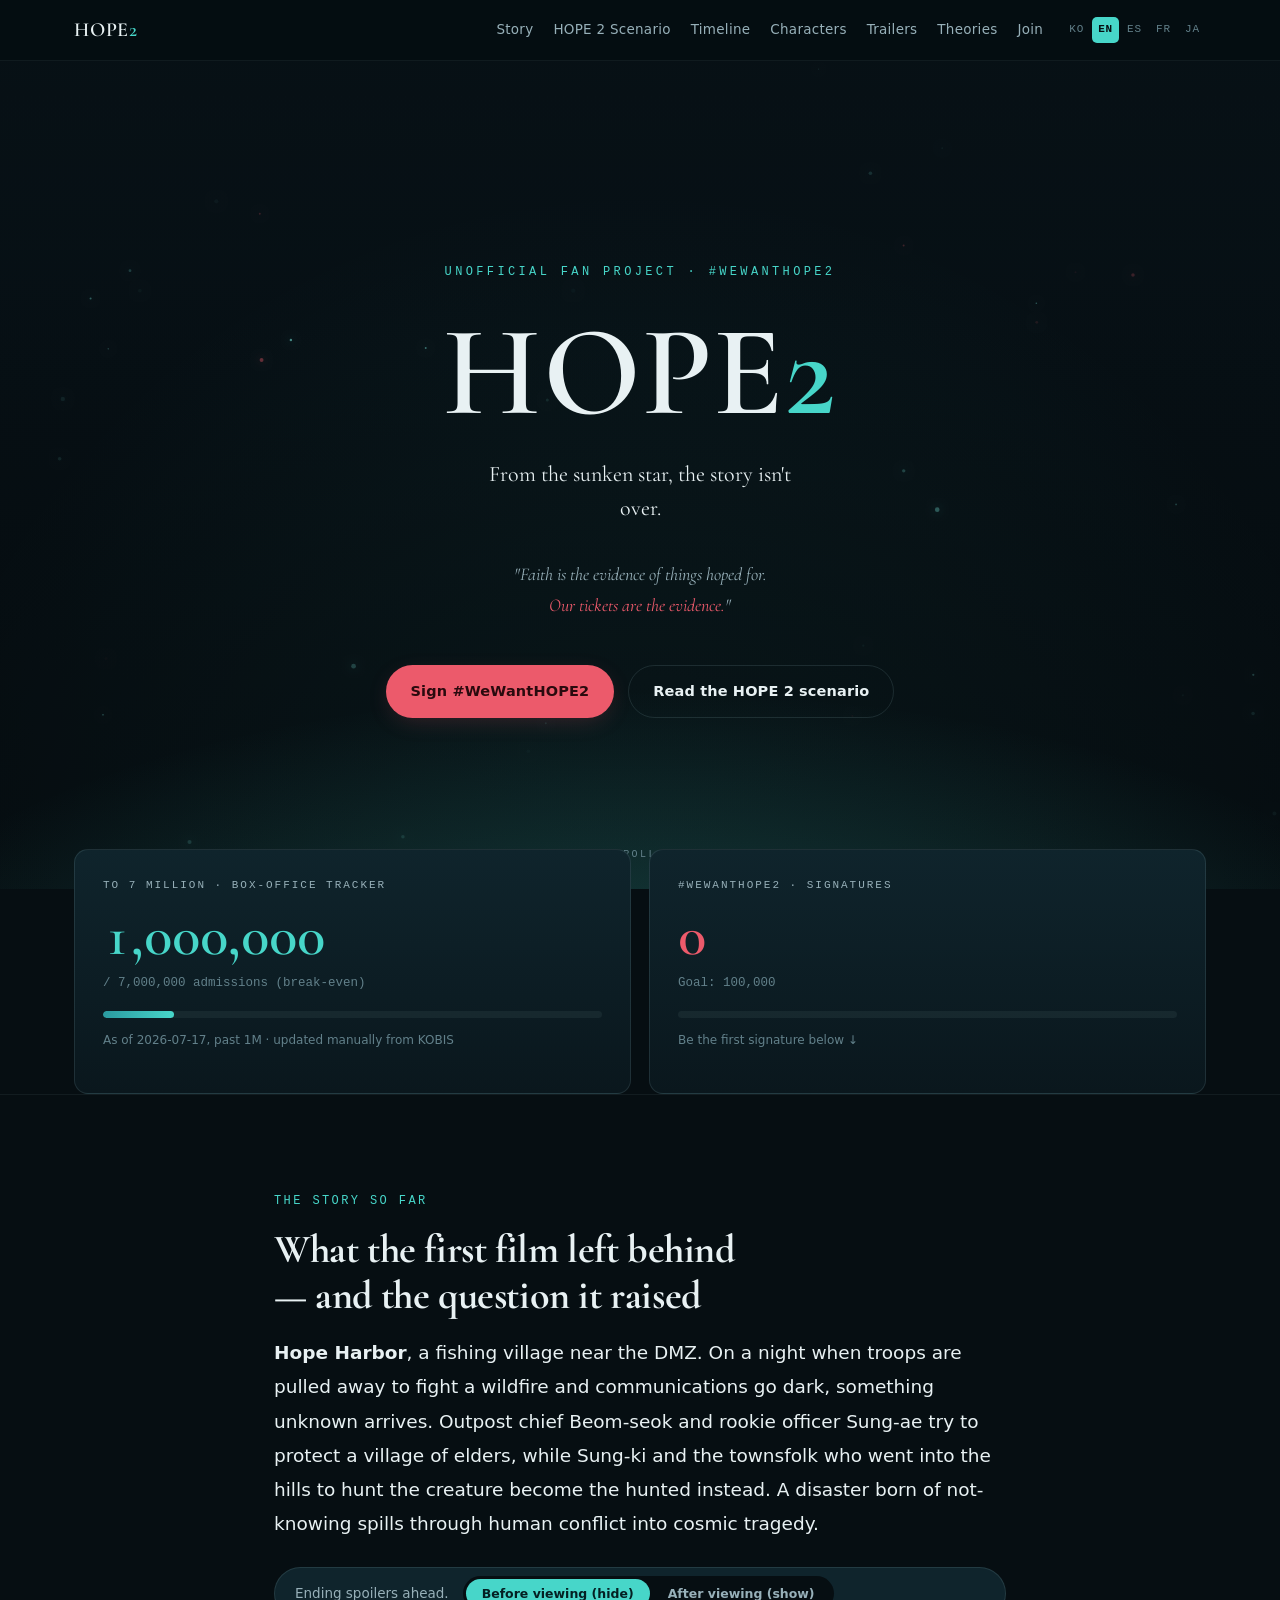
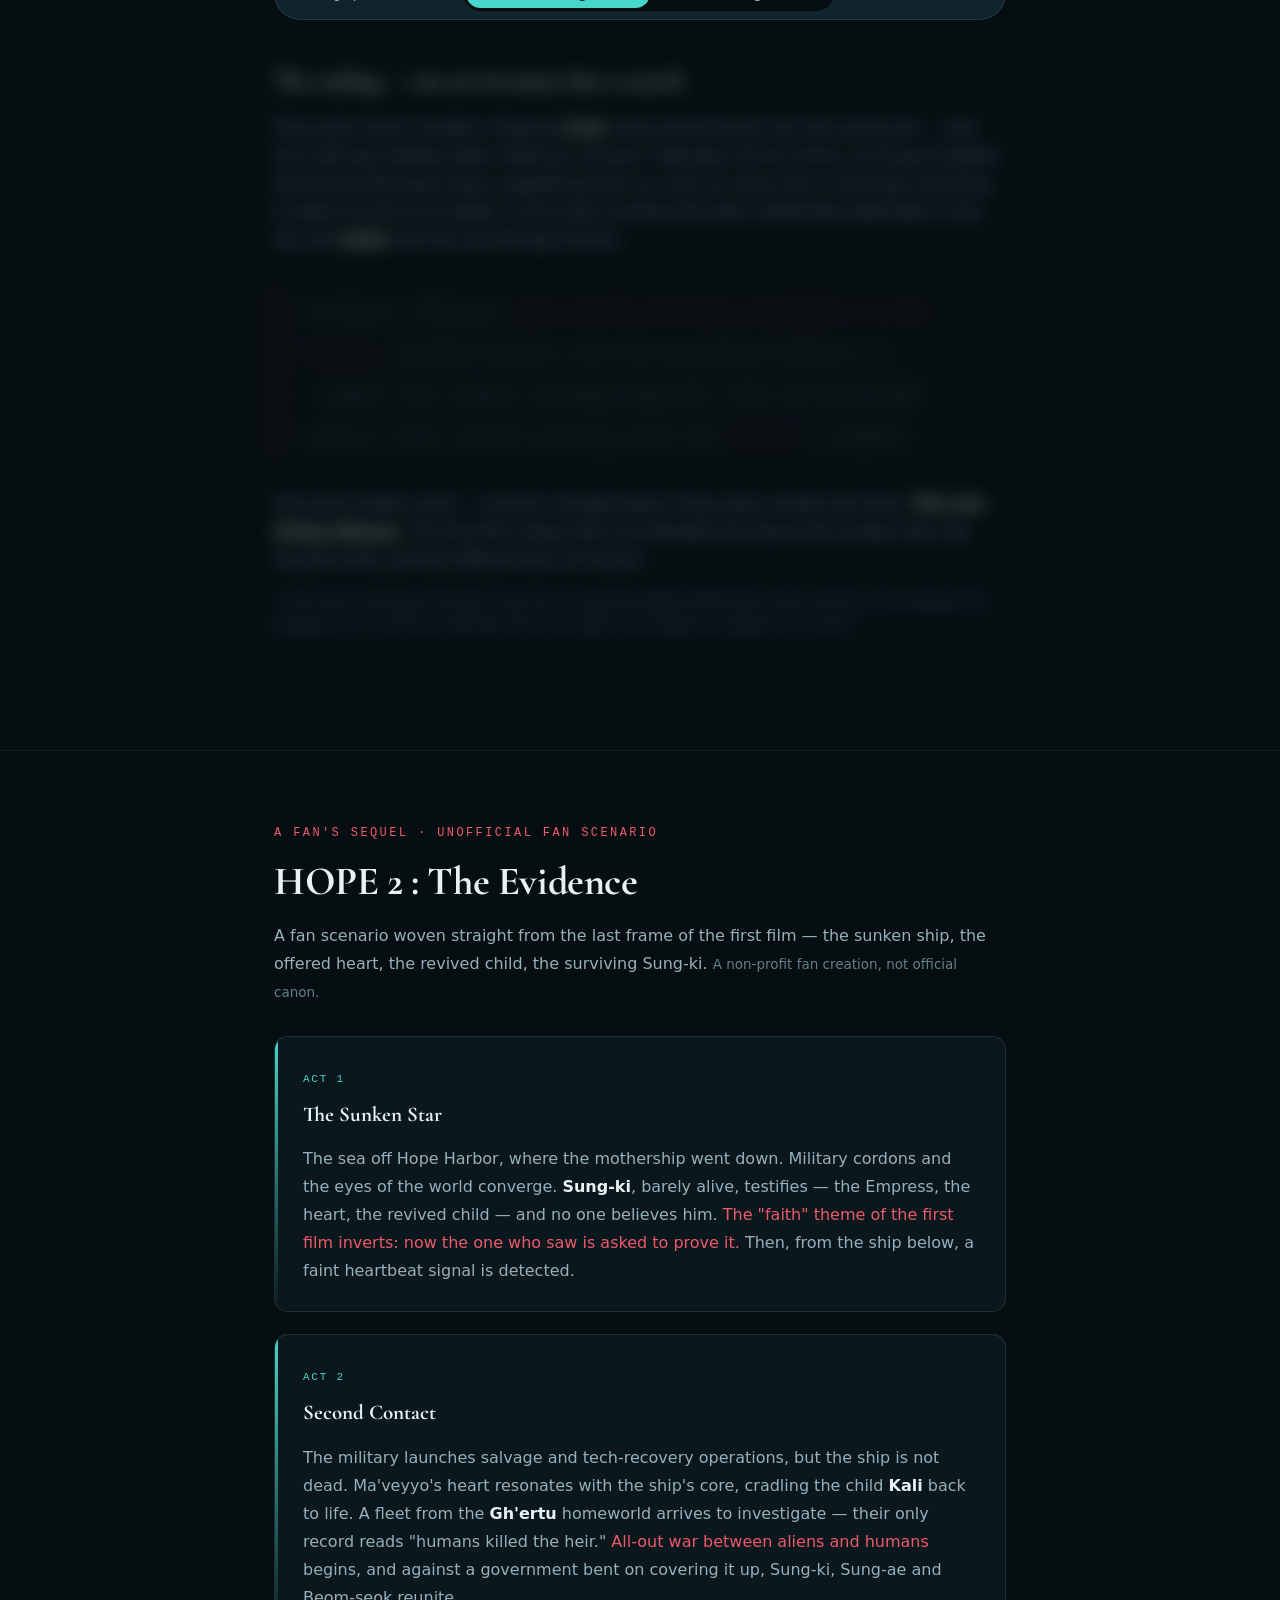
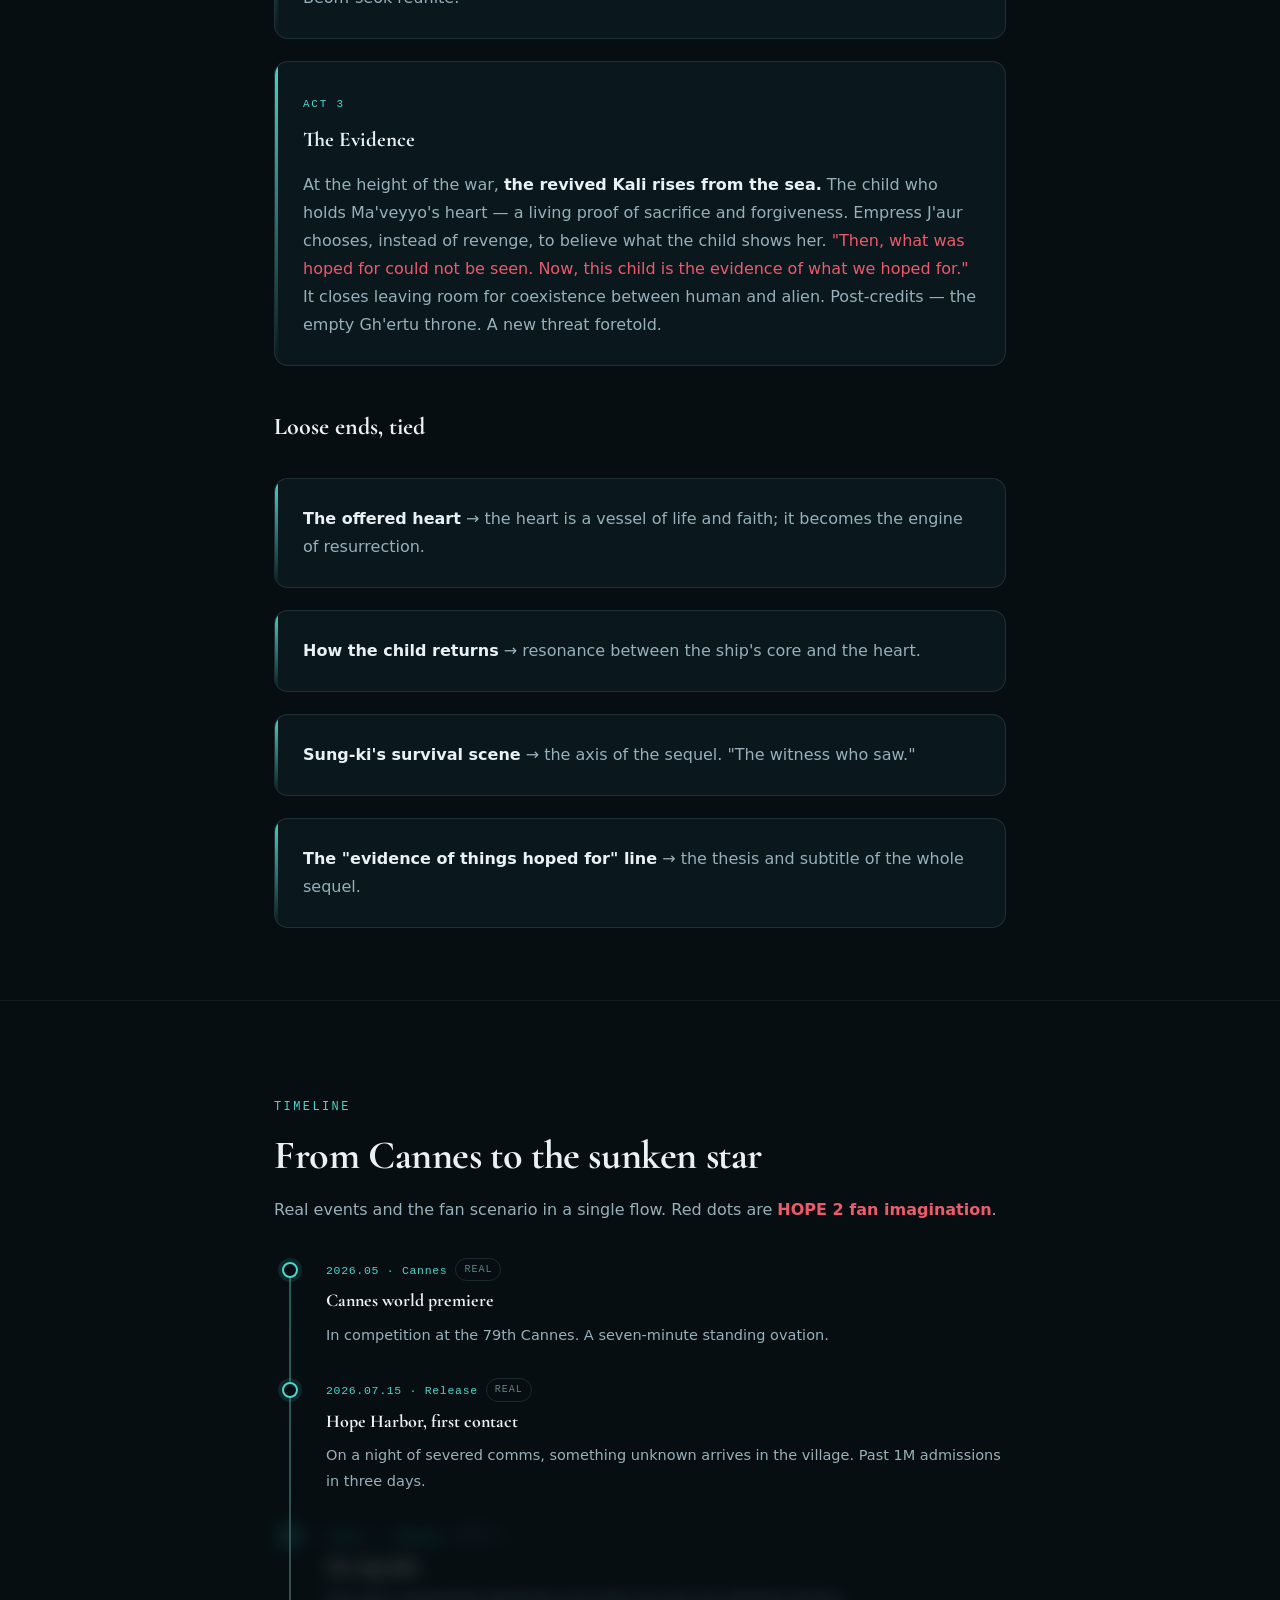
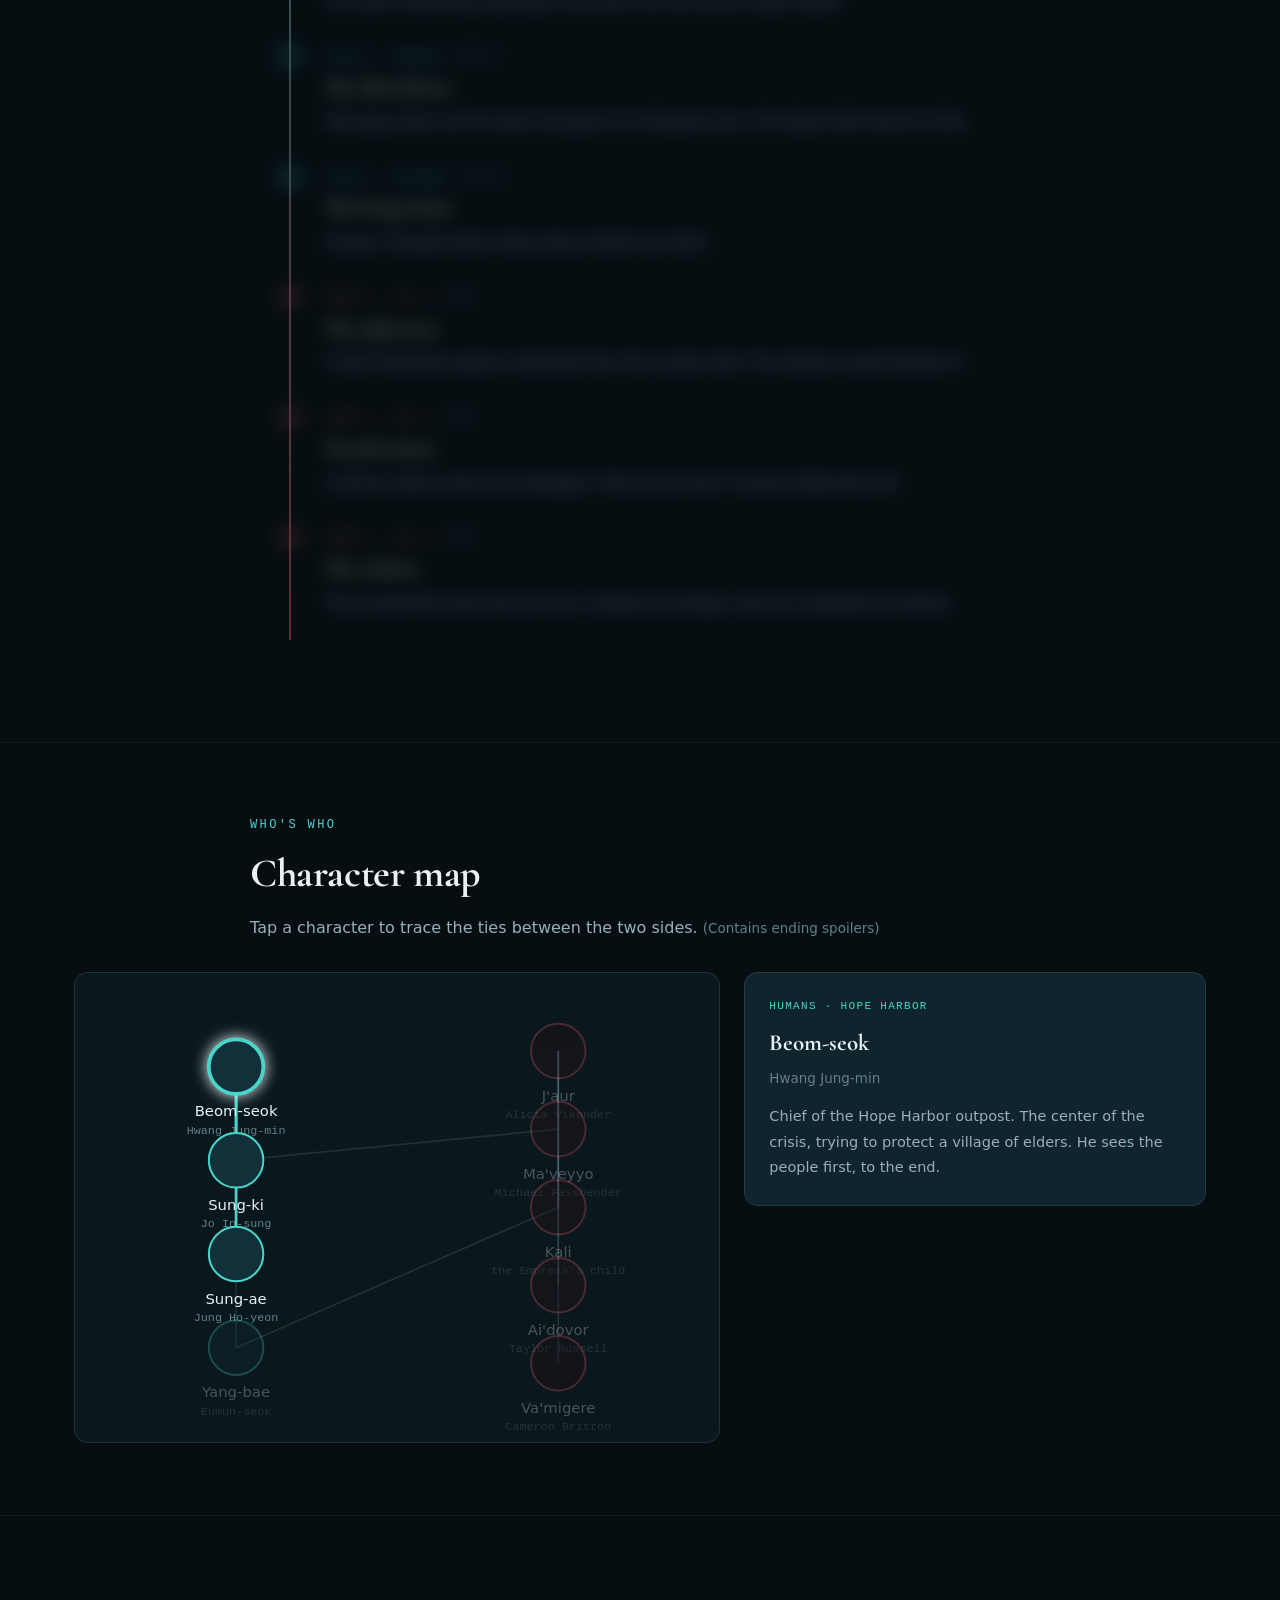
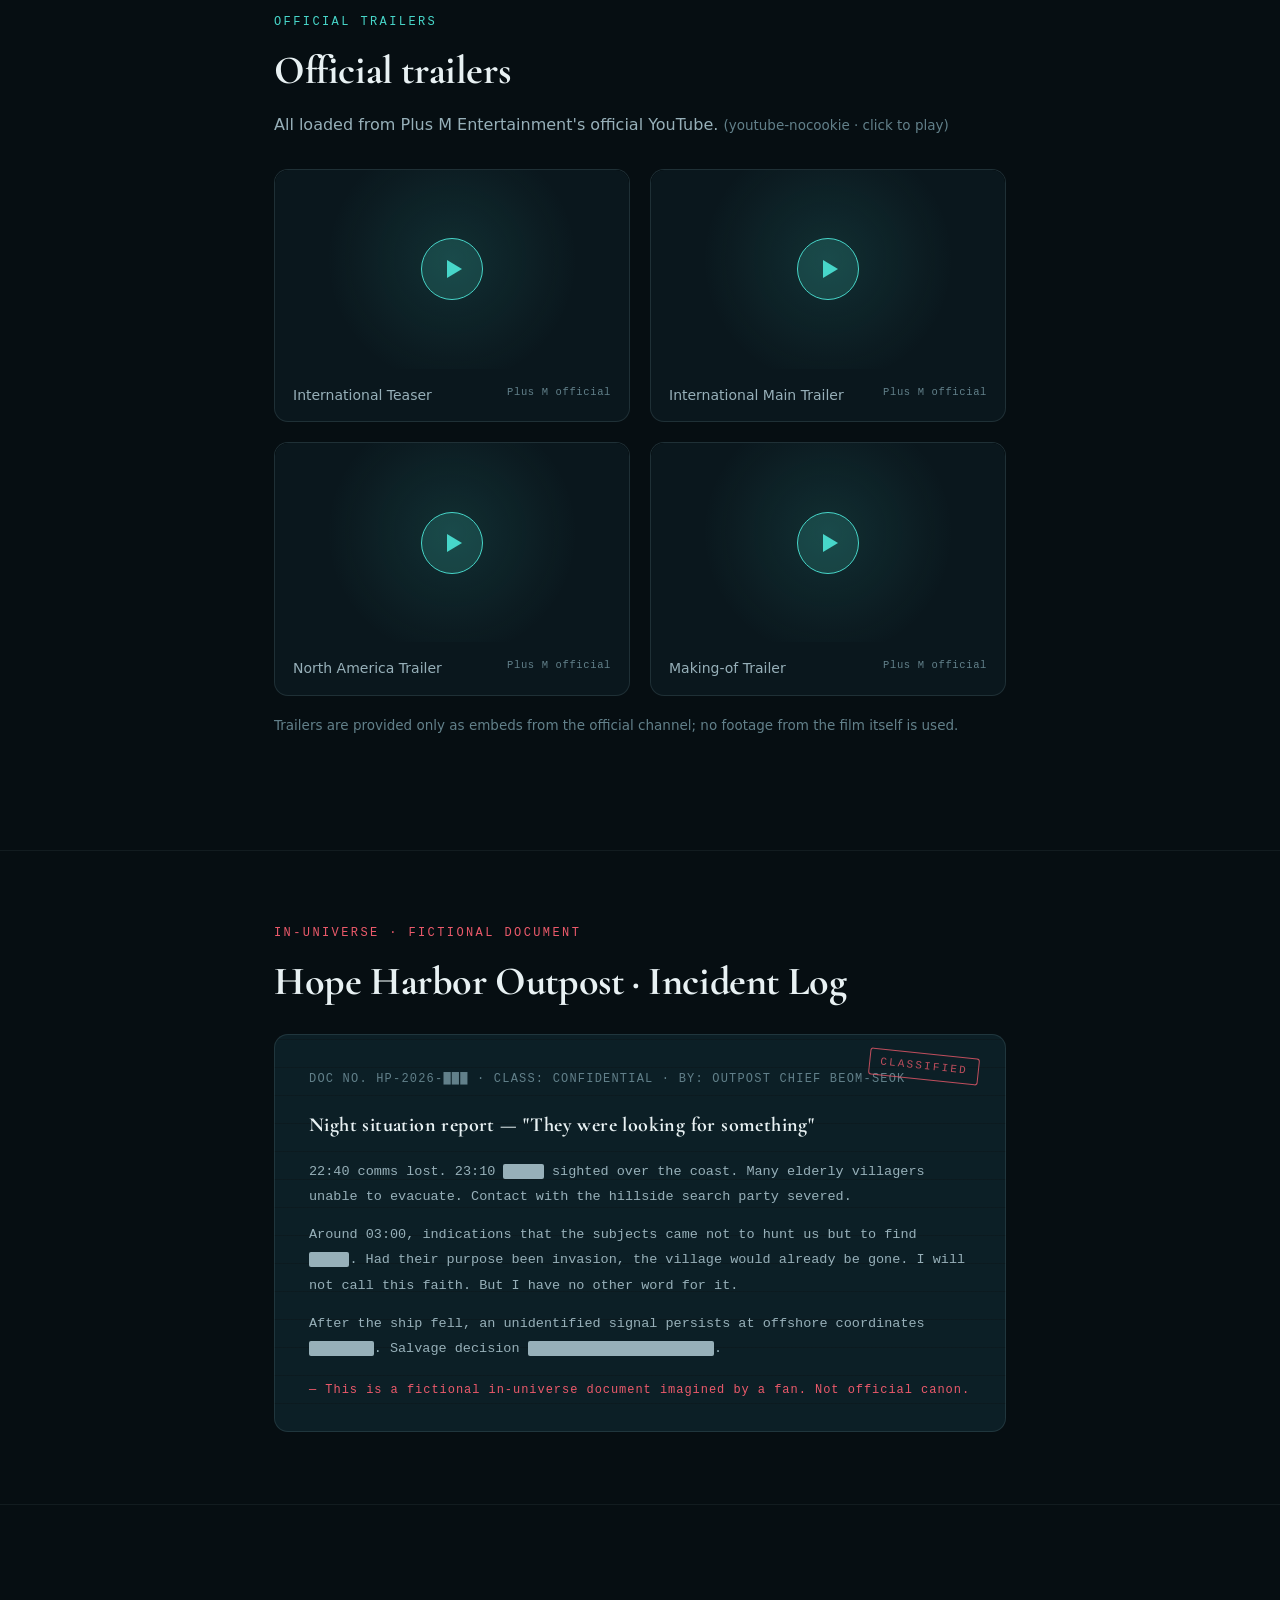
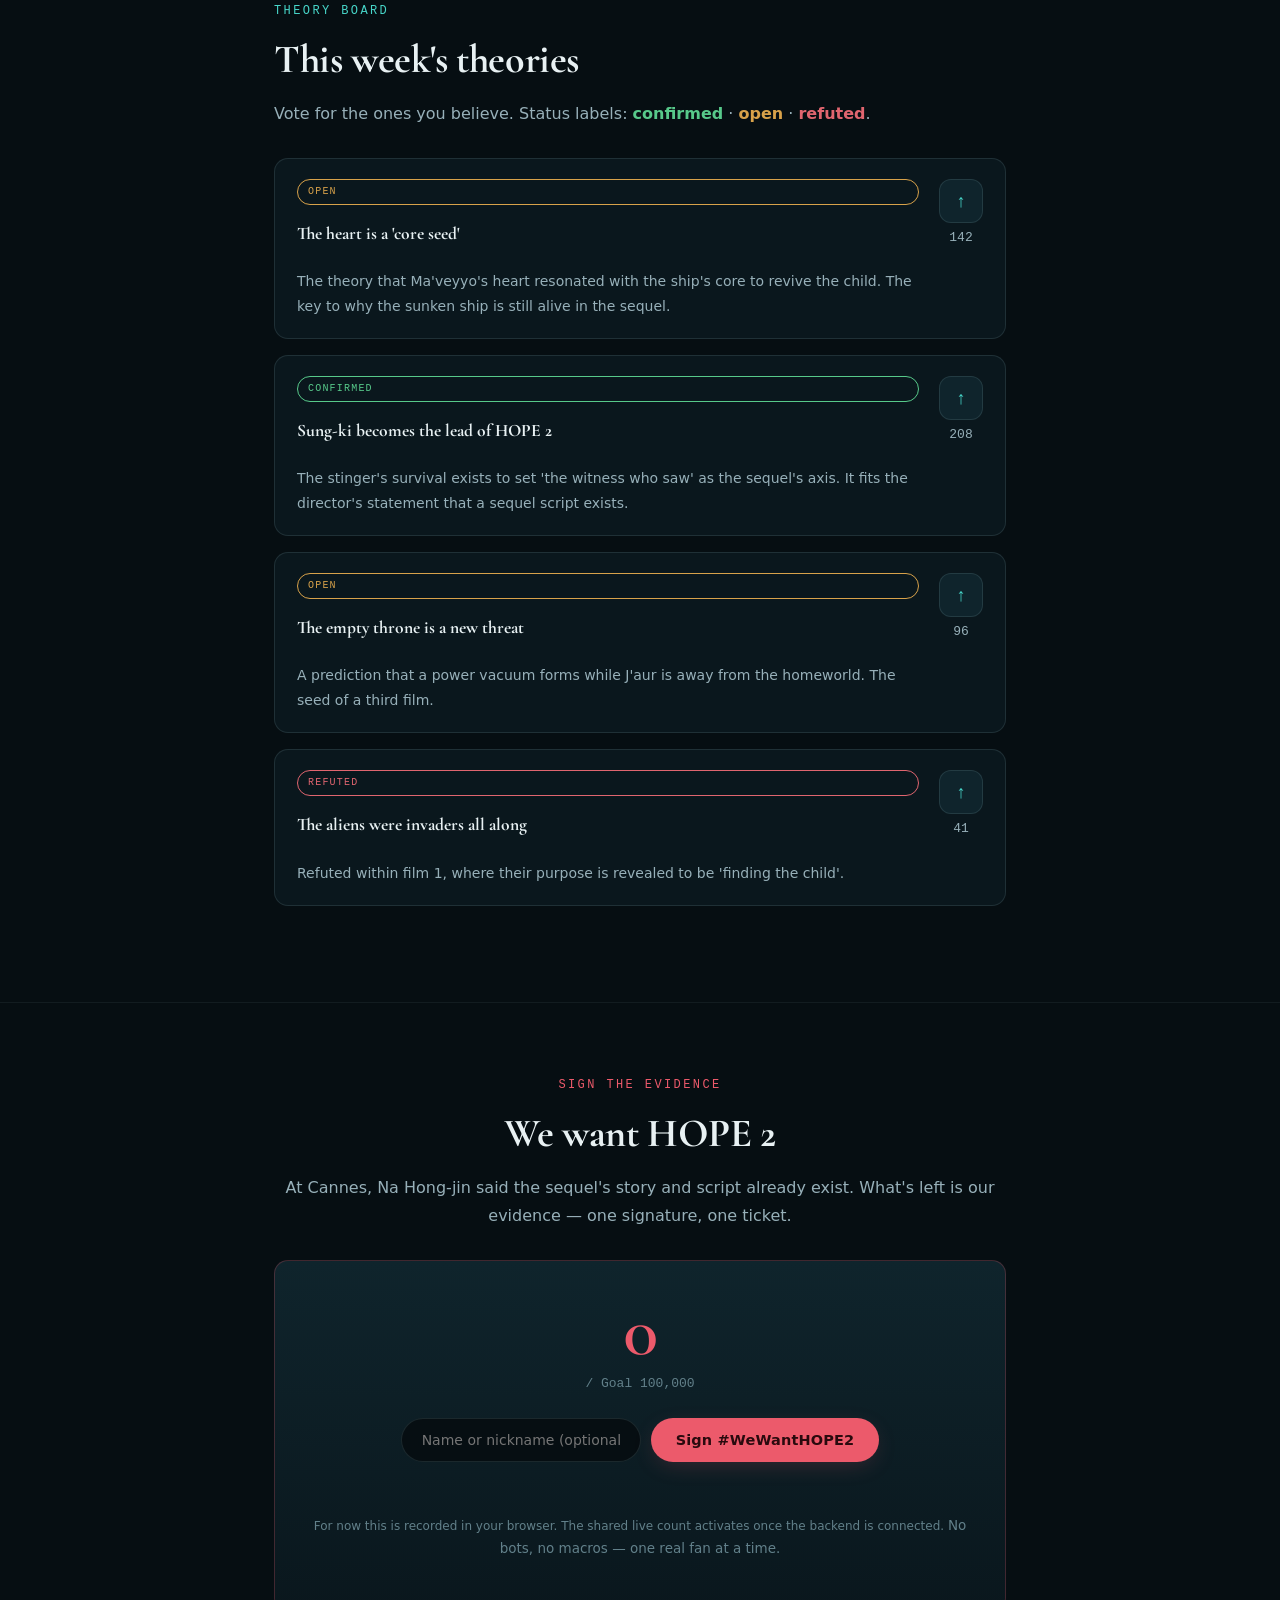
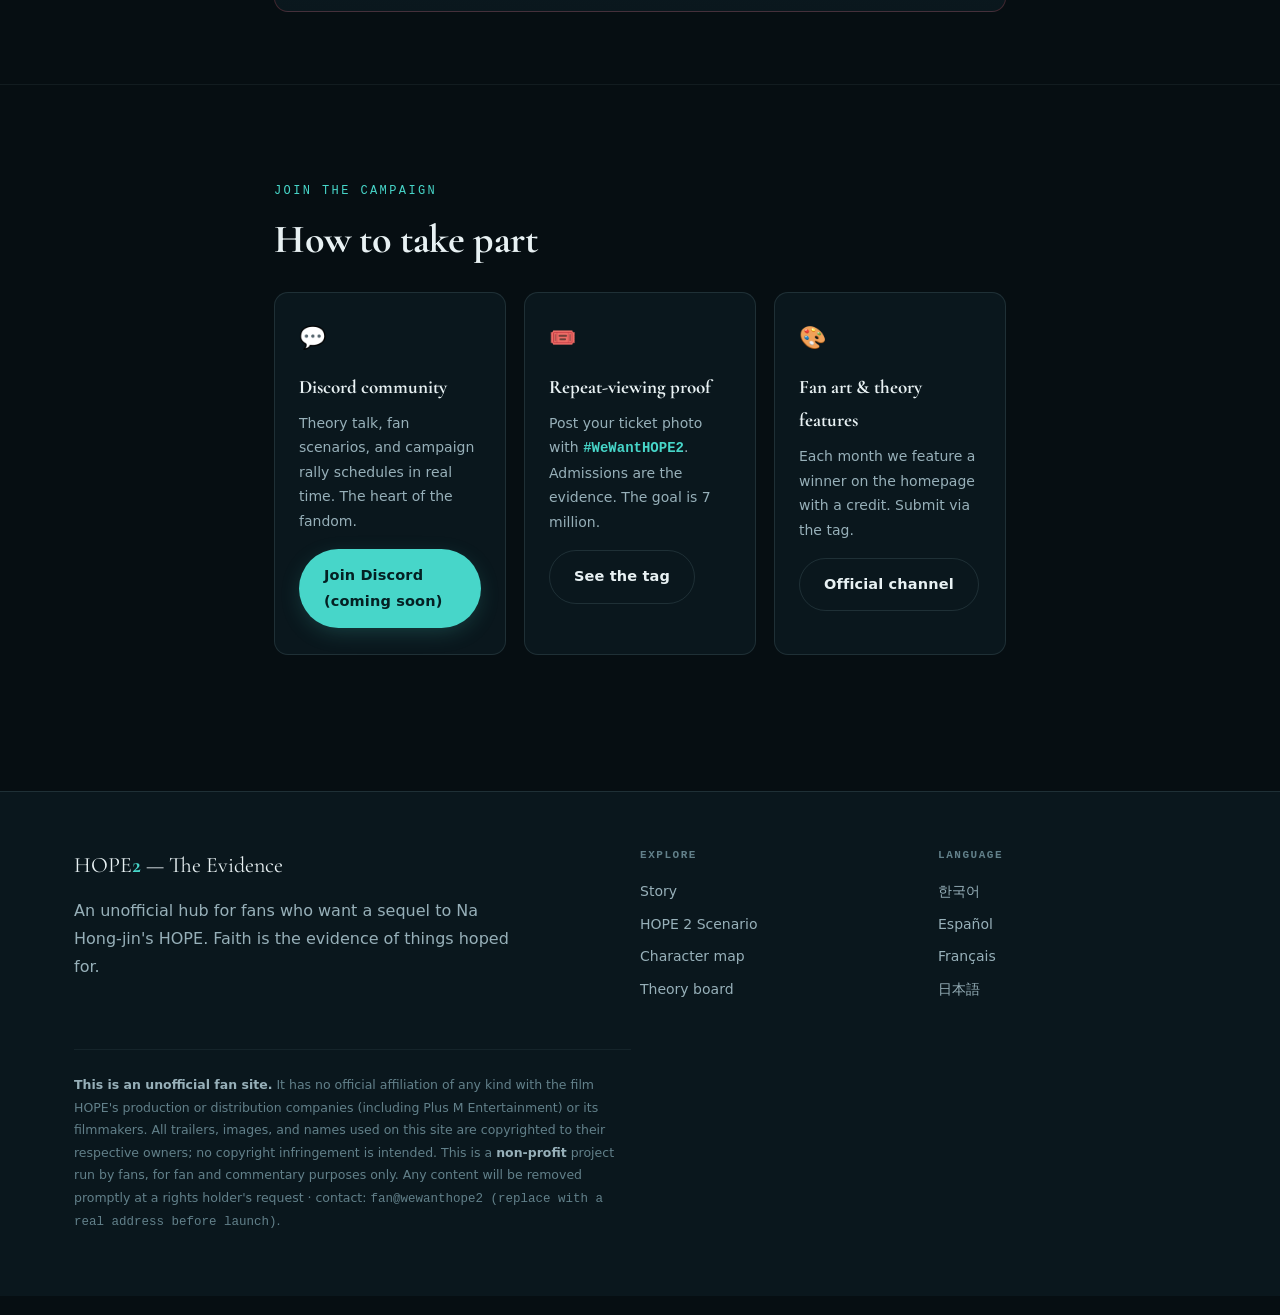
==== en/index.html @ a096c1a0 "HOPE 2 fan hub — 5-language static site (KO/EN/ES/FR/JA) Unofficial non-profit fan campaign site for" ====
<!DOCTYPE html>
<html lang="en">
<head>
<meta charset="utf-8">
<meta name="viewport" content="width=device-width, initial-scale=1">
<title>We Want HOPE 2 — The Evidence · Global Fan Hub</title>
<meta name="description" content="A fan hub for those who want a sequel to Na Hong-jin's HOPE. Ending explained, a HOPE 2 fan scenario, a character map, and a box-office tracker toward the 7-million break-even. Unofficial non-profit fan project.">
<meta property="og:title" content="We Want HOPE 2 — The Evidence">
<meta property="og:description" content="Faith is the evidence of things hoped for. Our tickets are the evidence. #WeWantHOPE2">
<meta property="og:type" content="website">
<link rel="canonical" href="__BASE__/en/">
<link rel="alternate" hreflang="ko" href="__BASE__/ko/">
<link rel="alternate" hreflang="en" href="__BASE__/en/">
<link rel="alternate" hreflang="es" href="__BASE__/es/">
<link rel="alternate" hreflang="fr" href="__BASE__/fr/">
<link rel="alternate" hreflang="ja" href="__BASE__/ja/">
<link rel="alternate" hreflang="x-default" href="__BASE__/">
<link rel="preconnect" href="https://fonts.googleapis.com">
<link rel="preconnect" href="https://fonts.gstatic.com" crossorigin>
<link href="https://fonts.googleapis.com/css2?family=Cormorant+Garamond:ital,wght@0,500;0,600;1,500&family=Nanum+Myeongjo:wght@400;700;800&display=swap" rel="stylesheet">
<link rel="stylesheet" href="../assets/css/hope.css">
</head>
<body>

<nav class="nav">
  <div class="nav-inner">
    <a class="nav-brand" href="#top">HOPE<b>2</b></a>
    <div class="nav-links">
      <a href="#story">Story</a>
      <a href="#scenario">HOPE 2 Scenario</a>
      <a href="#timeline">Timeline</a>
      <a href="#characters">Characters</a>
      <a href="#videos">Trailers</a>
      <a href="#theories">Theories</a>
      <a href="#join">Join</a>
    </div>
    <div class="nav-lang" aria-label="Choose language">
      <a href="../ko/" hreflang="ko">KO</a>
      <a href="../en/" aria-current="true" hreflang="en">EN</a>
      <a href="../es/" hreflang="es">ES</a>
      <a href="../fr/" hreflang="fr">FR</a>
      <a href="../ja/" hreflang="ja">JA</a>
    </div>
  </div>
</nav>

<header class="hero" id="top">
  <canvas class="hero-canvas" aria-hidden="true"></canvas>
  <div class="hero-inner">
    <p class="hero-eyebrow">Unofficial Fan Project · #WeWantHOPE2</p>
    <h1>HOPE<span class="two">2</span></h1>
    <p class="hero-tagline serif">From the sunken star, the story isn't over.</p>
    <p class="hero-quote serif">"Faith is the evidence of things hoped for.<br><em>Our tickets are the evidence.</em>"</p>
    <div class="hero-cta">
      <a class="btn btn-heart" href="#petition">Sign #WeWantHOPE2</a>
      <a class="btn btn-ghost" href="#scenario">Read the HOPE 2 scenario</a>
    </div>
  </div>
  <div class="scroll-hint">scroll ↓</div>
</header>

<div class="counters">
  <div class="counter-card office">
    <p class="label">TO 7 MILLION · Box-office tracker</p>
    <div class="counter-num">0</div>
    <div class="counter-goal">/ 7,000,000 admissions (break-even)</div>
    <div class="progress"><i></i></div>
    <p class="counter-note">As of 2026-07-17, past 1M · updated manually from KOBIS</p>
  </div>
  <div class="counter-card petition">
    <p class="label">#WeWantHOPE2 · Signatures</p>
    <div class="counter-num">0</div>
    <div class="counter-goal">Goal: 100,000</div>
    <div class="progress"><i></i></div>
    <p class="counter-note">Be the first signature below ↓</p>
  </div>
</div>

<main>

<!-- STORY -->
<section class="band" id="story">
  <div class="wrap reveal">
    <p class="eyebrow">The Story So Far</p>
    <h2 class="h">What the first film left behind — and the question it raised</h2>
    <p class="lead dim"><b style="color:var(--foam)">Hope Harbor</b>, a fishing village near the DMZ. On a night when troops are pulled away to fight a wildfire and communications go dark, something unknown arrives. Outpost chief Beom-seok and rookie officer Sung-ae try to protect a village of elders, while Sung-ki and the townsfolk who went into the hills to hunt the creature become the hunted instead. A disaster born of not-knowing spills through human conflict into cosmic tragedy.</p>

    <div class="spoiler-bar">
      <span class="lbl">Ending spoilers ahead.</span>
      <div class="toggle spoiler-toggle" role="group" aria-label="Spoiler visibility">
        <button data-mode="hide" aria-pressed="true">Before viewing (hide)</button>
        <button data-mode="show" aria-pressed="false">After viewing (show)</button>
      </div>
    </div>

    <div class="spoiler">
      <h3 class="sub">The ending — not an invasion, but a search</h3>
      <p class="dim">They were never invaders. Empress <b style="color:var(--foam)">J'aur</b> came searching for her lost young son — and the child was already dead, killed by a human, Yang-bae. At the climax, as Sung-ki topples the warrior Ma'veyyo atop a speeding police car, the car slams into a road sign and Sung-ki seems to fall to his death. In the same moment the alien mothership detonates in the sky and <b style="color:var(--foam)">sinks</b> into the sea off Hope Harbor.</p>
      <p class="pull spoiler">In despair, Ma'veyyo <em>tears out his own heart and offers it to the Empress</em>, and J'aur speaks a line borrowed from Hebrews 11:1 — faith is the evidence of things hoped for. Then the dead child returns to life, and the meaning of the title <em>HOPE</em> is complete.</p>
      <p class="dim">One post-credits scene — Sung-ki, thought dead, limps away, broken but alive. <b style="color:var(--foam)">The one living witness.</b> The first film closes here, but beneath the waves the sunken ship, the revived child, and the offered heart all remain.</p>
      <p class="faint">※ The exact wording of the film's key line is reported slightly differently across sources (a borrowing from Hebrews 11:1). Until re-confirmed, this site marks it as "based on audience accounts."</p>
    </div>
  </div>
</section>

<!-- SCENARIO -->
<section class="band tight" id="scenario">
  <div class="wrap reveal">
    <p class="eyebrow heart">A Fan's Sequel · Unofficial fan scenario</p>
    <h2 class="h">HOPE 2 : The Evidence</h2>
    <p class="dim">A fan scenario woven straight from the last frame of the first film — the sunken ship, the offered heart, the revived child, the surviving Sung-ki. <span class="faint">A non-profit fan creation, not official canon.</span></p>
    <div class="acts">
      <div class="act">
        <span class="k">Act 1</span>
        <h4>The Sunken Star</h4>
        <p>The sea off Hope Harbor, where the mothership went down. Military cordons and the eyes of the world converge. <strong>Sung-ki</strong>, barely alive, testifies — the Empress, the heart, the revived child — and no one believes him. <em>The "faith" theme of the first film inverts: now the one who saw is asked to prove it.</em> Then, from the ship below, a faint heartbeat signal is detected.</p>
      </div>
      <div class="act">
        <span class="k">Act 2</span>
        <h4>Second Contact</h4>
        <p>The military launches salvage and tech-recovery operations, but the ship is not dead. Ma'veyyo's heart resonates with the ship's core, cradling the child <strong>Kali</strong> back to life. A fleet from the <strong>Gh'ertu</strong> homeworld arrives to investigate — their only record reads "humans killed the heir." <em>All-out war between aliens and humans</em> begins, and against a government bent on covering it up, Sung-ki, Sung-ae and Beom-seok reunite.</p>
      </div>
      <div class="act">
        <span class="k">Act 3</span>
        <h4>The Evidence</h4>
        <p>At the height of the war, <strong>the revived Kali rises from the sea.</strong> The child who holds Ma'veyyo's heart — a living proof of sacrifice and forgiveness. Empress J'aur chooses, instead of revenge, to believe what the child shows her. <em>"Then, what was hoped for could not be seen. Now, this child is the evidence of what we hoped for."</em> It closes leaving room for coexistence between human and alien. Post-credits — the empty Gh'ertu throne. A new threat foretold.</p>
      </div>
    </div>

    <h3 class="sub">Loose ends, tied</h3>
    <div class="acts">
      <div class="act"><p><strong>The offered heart</strong> → the heart is a vessel of life and faith; it becomes the engine of resurrection.</p></div>
      <div class="act"><p><strong>How the child returns</strong> → resonance between the ship's core and the heart.</p></div>
      <div class="act"><p><strong>Sung-ki's survival scene</strong> → the axis of the sequel. "The witness who saw."</p></div>
      <div class="act"><p><strong>The "evidence of things hoped for" line</strong> → the thesis and subtitle of the whole sequel.</p></div>
    </div>
  </div>
</section>

<!-- TIMELINE -->
<section class="band" id="timeline-sec">
  <div class="wrap reveal">
    <p class="eyebrow">Timeline</p>
    <h2 class="h">From Cannes to the sunken star</h2>
    <p class="dim">Real events and the fan scenario in a single flow. Red dots are <b style="color:var(--heart)">HOPE 2 fan imagination</b>.</p>
    <div class="timeline" id="timeline"></div>
  </div>
</section>

<!-- CHARACTERS -->
<section class="band tight" id="characters">
  <div class="wide reveal">
    <div class="wrap" style="padding:0">
      <p class="eyebrow">Who's Who</p>
      <h2 class="h">Character map</h2>
      <p class="dim">Tap a character to trace the ties between the two sides. <span class="faint">(Contains ending spoilers)</span></p>
    </div>
    <div class="charmap-wrap">
      <div class="charmap"><svg id="charmap" role="img" aria-label="Character relationship map"></svg></div>
      <div class="char-detail" id="char-detail"></div>
    </div>
  </div>
</section>

<!-- VIDEOS -->
<section class="band" id="videos">
  <div class="wrap reveal">
    <p class="eyebrow">Official Trailers</p>
    <h2 class="h">Official trailers</h2>
    <p class="dim">All loaded from Plus M Entertainment's official YouTube. <span class="faint">(youtube-nocookie · click to play)</span></p>
    <div class="videos">
      <div class="video"><div class="frame" data-yt="ODnHr2Emnf0" data-title="HOPE International Teaser"><div class="facade"><div class="play"></div></div></div><div class="cap"><span>International Teaser</span><span class="src">Plus M official</span></div></div>
      <div class="video"><div class="frame" data-yt="DrNM5QhAr_M" data-title="HOPE International Main Trailer"><div class="facade"><div class="play"></div></div></div><div class="cap"><span>International Main Trailer</span><span class="src">Plus M official</span></div></div>
      <div class="video"><div class="frame" data-yt="ztqZZO-lLsE" data-title="HOPE North America Trailer"><div class="facade"><div class="play"></div></div></div><div class="cap"><span>North America Trailer</span><span class="src">Plus M official</span></div></div>
      <div class="video"><div class="frame" data-yt="4hHcJPi6aXA" data-title="HOPE Making Trailer"><div class="facade"><div class="play"></div></div></div><div class="cap"><span>Making-of Trailer</span><span class="src">Plus M official</span></div></div>
    </div>
    <p class="faint" style="margin-top:18px">Trailers are provided only as embeds from the official channel; no footage from the film itself is used.</p>
  </div>
</section>

<!-- IN-UNIVERSE DOSSIER -->
<section class="band tight" id="dossier">
  <div class="wrap reveal">
    <p class="eyebrow heart">In-Universe · fictional document</p>
    <h2 class="h">Hope Harbor Outpost · Incident Log</h2>
    <div class="dossier">
      <div class="doc-head">DOC NO. HP-2026-███ · CLASS: CONFIDENTIAL · BY: Outpost Chief Beom-seok</div>
      <h4>Night situation report — "They were looking for something"</h4>
      <p>22:40 comms lost. 23:10 <span class="redact">████</span> sighted over the coast. Many elderly villagers unable to evacuate. Contact with the hillside search party severed.</p>
      <p>Around 03:00, indications that the subjects came not to hunt us but to find <span class="redact">████</span>. Had their purpose been invasion, the village would already be gone. I will not call this faith. But I have no other word for it.</p>
      <p>After the ship fell, an unidentified signal persists at offshore coordinates <span class="redact">██.████</span>. Salvage decision <span class="redact">pending higher command</span>.</p>
      <div class="stamp">— This is a fictional in-universe document imagined by a fan. Not official canon.</div>
    </div>
  </div>
</section>

<!-- THEORY BOARD -->
<section class="band" id="theories-sec">
  <div class="wrap reveal">
    <p class="eyebrow">Theory Board</p>
    <h2 class="h">This week's theories</h2>
    <p class="dim">Vote for the ones you believe. Status labels: <b style="color:var(--ok)">confirmed</b> · <b style="color:var(--pending)">open</b> · <b style="color:var(--refuted)">refuted</b>.</p>
    <div class="theories" id="theories"></div>
  </div>
</section>

<!-- PETITION -->
<section class="band tight" id="petition">
  <div class="wrap reveal center">
    <p class="eyebrow heart">Sign the Evidence</p>
    <h2 class="h">We want HOPE 2</h2>
    <p class="dim">At Cannes, Na Hong-jin said the sequel's story and script already exist. What's left is our evidence — one signature, one ticket.</p>
    <div class="petition-box">
      <div class="big">0</div>
      <div class="of">/ Goal 100,000</div>
      <form>
        <input type="text" name="name" placeholder="Name or nickname (optional)" aria-label="Name or nickname" autocomplete="off">
        <button type="submit" class="btn btn-heart">Sign #WeWantHOPE2</button>
      </form>
      <p class="thanks" role="status" aria-live="polite"></p>
      <p class="counter-note">For now this is recorded in your browser. The shared live count activates once the backend is connected. <span class="faint">No bots, no macros — one real fan at a time.</span></p>
    </div>
  </div>
</section>

<!-- JOIN -->
<section class="band" id="join">
  <div class="wrap reveal">
    <p class="eyebrow">Join the Campaign</p>
    <h2 class="h">How to take part</h2>
    <div class="join-grid">
      <div class="join-card">
        <div class="ic">💬</div>
        <h4>Discord community</h4>
        <p>Theory talk, fan scenarios, and campaign rally schedules in real time. The heart of the fandom.</p>
        <a class="btn btn-primary" href="#" data-discord>Join Discord (coming soon)</a>
      </div>
      <div class="join-card">
        <div class="ic">🎟️</div>
        <h4>Repeat-viewing proof</h4>
        <p>Post your ticket photo with <b class="mono" style="color:var(--biolum)">#WeWantHOPE2</b>. Admissions are the evidence. The goal is 7 million.</p>
        <a class="btn btn-ghost" href="https://www.instagram.com/explore/tags/wewanthope2/" target="_blank" rel="noopener">See the tag</a>
      </div>
      <div class="join-card">
        <div class="ic">🎨</div>
        <h4>Fan art & theory features</h4>
        <p>Each month we feature a winner on the homepage with a credit. Submit via the tag.</p>
        <a class="btn btn-ghost" href="https://www.youtube.com/@plusm_entertainment" target="_blank" rel="noopener">Official channel</a>
      </div>
    </div>
  </div>
</section>

</main>

<footer class="site">
  <div class="wide">
    <div class="cols">
      <div>
        <div class="brand">HOPE<b>2</b> — The Evidence</div>
        <p class="dim" style="margin-top:12px;max-width:44ch">An unofficial hub for fans who want a sequel to Na Hong-jin's HOPE. Faith is the evidence of things hoped for.</p>
      </div>
      <div>
        <h5>Explore</h5>
        <a href="#story">Story</a>
        <a href="#scenario">HOPE 2 Scenario</a>
        <a href="#characters">Character map</a>
        <a href="#theories">Theory board</a>
      </div>
      <div>
        <h5>Language</h5>
        <a href="../ko/">한국어</a>
        <a href="../es/">Español</a>
        <a href="../fr/">Français</a>
        <a href="../ja/">日本語</a>
      </div>
    </div>
    <p class="disclaimer">
      <strong>This is an unofficial fan site.</strong> It has no official affiliation of any kind with the film HOPE's production or distribution companies (including Plus M Entertainment) or its filmmakers.
      All trailers, images, and names used on this site are copyrighted to their respective owners; no copyright infringement is intended.
      This is a <strong>non-profit</strong> project run by fans, for fan and commentary purposes only.
      Any content will be removed promptly at a rights holder's request · contact: <span class="mono">fan@wewanthope2 (replace with a real address before launch)</span>.
    </p>
  </div>
</footer>

<script type="application/json" id="hope-data">
{
  "counter": { "boxOffice": 1000000, "boxOfficeGoal": 7000000, "petitionBase": 0, "petitionGoal": 100000 },
  "ui": {
    "factionHuman": "Humans · Hope Harbor",
    "factionAlien": "Gh'ertu · Aliens",
    "petitionThanks": "Thank you for signing. You are the evidence.",
    "petitionAlready": "You've already signed. Thank you — now prove it with a ticket.",
    "petitionOf": "/ Goal {goal}",
    "status_ok": "confirmed",
    "status_pending": "open",
    "status_refuted": "refuted"
  },
  "characters": [
    { "id": "beomseok", "faction": "human", "name": "Beom-seok", "actor": "Hwang Jung-min", "desc": "Chief of the Hope Harbor outpost. The center of the crisis, trying to protect a village of elders. He sees the people first, to the end.", "links": ["sungae", "sungki"] },
    { "id": "sungki", "faction": "human", "name": "Sung-ki", "actor": "Jo In-sung", "desc": "A young man who goes to hunt the creature and becomes the hunted. He alone survives in the post-credits scene — HOPE 2's one witness.", "links": ["sungae", "mabeyyo", "yangbae"] },
    { "id": "sungae", "faction": "human", "name": "Sung-ae", "actor": "Jung Ho-yeon", "desc": "A rookie officer who holds the village with Beom-seok. Eyes that grow up inside fear.", "links": ["beomseok"] },
    { "id": "yangbae", "faction": "human", "name": "Yang-bae", "actor": "Eumun-seok", "desc": "The man responsible for the child's death. The face of the ignorance that pulled the trigger of catastrophe.", "links": ["kali"] },
    { "id": "jaur", "faction": "alien", "name": "J'aur", "actor": "Alicia Vikander", "desc": "The alien Empress. She came not to invade but to find her lost son. A being caught between revenge and faith.", "links": ["mabeyyo", "kali", "aidover", "vamigere"] },
    { "id": "mabeyyo", "faction": "alien", "name": "Ma'veyyo", "actor": "Michael Fassbender", "desc": "The warrior who serves the Empress. At the end of despair, he tears out his own heart and offers it to her.", "links": ["jaur", "sungki", "kali"] },
    { "id": "kali", "faction": "alien", "name": "Kali", "actor": "the Empress's child", "desc": "The child who dies and returns. The being who completes the meaning of the title 'HOPE'. The heart of HOPE 2.", "links": ["jaur", "mabeyyo", "yangbae"] },
    { "id": "aidover", "faction": "alien", "name": "Ai'dovor", "actor": "Taylor Russell", "desc": "An alien at the Empress's side.", "links": ["jaur"] },
    { "id": "vamigere", "faction": "alien", "name": "Va'migere", "actor": "Cameron Britton", "desc": "An alien at the Empress's side.", "links": ["jaur"] }
  ],
  "timeline": [
    { "when": "2026.05 · Cannes", "film": 1, "tag": "real", "title": "Cannes world premiere", "body": "In competition at the 79th Cannes. A seven-minute standing ovation." },
    { "when": "2026.07.15 · Release", "film": 1, "tag": "real", "title": "Hope Harbor, first contact", "body": "On a night of severed comms, something unknown arrives in the village. Past 1M admissions in three days." },
    { "when": "Film 1 · Ending", "film": 1, "tag": "film 1", "title": "The ship falls", "body": "The alien mothership detonates and sinks into the sea off Hope Harbor.", "spoiler": true },
    { "when": "Film 1 · Ending", "film": 1, "tag": "film 1", "title": "The offered heart", "body": "Ma'veyyo tears out his heart and gives it to Empress J'aur. The dead child returns to life.", "spoiler": true },
    { "when": "Film 1 · Stinger", "film": 1, "tag": "film 1", "title": "The living witness", "body": "Sung-ki, thought dead, limps away, broken but alive.", "spoiler": true },
    { "when": "HOPE 2 · Act 1", "film": 2, "tag": "fan", "title": "The sunken star", "body": "A faint heartbeat signal is detected from the sunken ship. The witness cannot believe it.", "spoiler": true },
    { "when": "HOPE 2 · Act 2", "film": 2, "tag": "fan", "title": "Second contact", "body": "A Gh'ertu fleet comes to investigate. Their only record: 'humans killed the heir'.", "spoiler": true },
    { "when": "HOPE 2 · Act 3", "film": 2, "tag": "fan", "title": "The evidence", "body": "The revived Kali rises from the sea. Instead of revenge, room for coexistence remains.", "spoiler": true }
  ],
  "theories": [
    { "id": "t1", "status": "pending", "title": "The heart is a 'core seed'", "body": "The theory that Ma'veyyo's heart resonated with the ship's core to revive the child. The key to why the sunken ship is still alive in the sequel.", "votes": 142 },
    { "id": "t2", "status": "ok", "title": "Sung-ki becomes the lead of HOPE 2", "body": "The stinger's survival exists to set 'the witness who saw' as the sequel's axis. It fits the director's statement that a sequel script exists.", "votes": 208 },
    { "id": "t3", "status": "pending", "title": "The empty throne is a new threat", "body": "A prediction that a power vacuum forms while J'aur is away from the homeworld. The seed of a third film.", "votes": 96 },
    { "id": "t4", "status": "refuted", "title": "The aliens were invaders all along", "body": "Refuted within film 1, where their purpose is revealed to be 'finding the child'.", "votes": 41 }
  ]
}
</script>
<script src="../assets/js/hope.js"></script>
</body>
</html>
---- assets/css/hope.css ----
/* ============================================================
   HOPE 2 — The Evidence · Global Fan Hub
   Design system: "가라앉은 별 / The Sunken Star" — deep-sea, bioluminescent
   Single committed dark theme (deliberate — serves the abyss thesis)
   Unofficial non-profit fan project.
   ============================================================ */

:root {
  /* ground & surface */
  --abyss:      #060e12;
  --abyss-2:    #0a171d;
  --surface:    #0f242c;
  --surface-2:  #143038;
  --line:       rgba(150, 184, 194, 0.15);
  --line-soft:  rgba(150, 184, 194, 0.08);

  /* ink */
  --foam:       #e8f1f3;
  --foam-dim:   #97b0b9;
  --foam-faint: #62808a;

  /* accents */
  --biolum:      #47d6c9;   /* bioluminescent teal — the accent */
  --biolum-deep: #2a9aa0;
  --biolum-glow: rgba(71, 214, 201, 0.28);
  --heart:       #ec5a6b;   /* the heart / faith motif — used sparingly */
  --heart-deep:  #b32f3d;
  --heart-glow:  rgba(236, 90, 107, 0.24);

  /* semantic (theory board status) */
  --ok:      #57c98a;
  --refuted: #e0656f;
  --pending: #d8a24a;

  /* type */
  --serif: "Nanum Myeongjo", "Cormorant Garamond", "Apple SD Gothic Neo", "Noto Serif KR", serif;
  --serif-latin: "Cormorant Garamond", "Nanum Myeongjo", Georgia, serif;
  --sans: "Pretendard Variable", Pretendard, -apple-system, BlinkMacSystemFont, "Apple SD Gothic Neo", "Noto Sans KR", "Malgun Gothic", system-ui, sans-serif;
  --mono: "SF Mono", ui-monospace, SFMono-Regular, Menlo, "Cascadia Mono", monospace;

  /* scale */
  --wrap: 780px;
  --wide: 1180px;
  --r: 14px;
}

* { box-sizing: border-box; }

html { scroll-behavior: smooth; scroll-padding-top: 74px; }
@media (prefers-reduced-motion: reduce) {
  html { scroll-behavior: auto; }
  *, *::before, *::after { animation-duration: 0.001ms !important; animation-iteration-count: 1 !important; transition-duration: 0.001ms !important; }
}

body {
  margin: 0;
  background: var(--abyss);
  color: var(--foam);
  font-family: var(--sans);
  font-size: 16px;
  line-height: 1.75;
  word-break: keep-all;
  overflow-wrap: break-word;
  -webkit-font-smoothing: antialiased;
  text-rendering: optimizeLegibility;
}

:lang(en) body, :lang(es) body, :lang(fr) body { --serif: var(--serif-latin); }

a { color: var(--biolum); text-decoration: none; }
a:hover { text-decoration: underline; text-underline-offset: 3px; }
:focus-visible { outline: 2px solid var(--biolum); outline-offset: 3px; border-radius: 3px; }

img { max-width: 100%; display: block; }
.mono { font-family: var(--mono); font-variant-numeric: tabular-nums; }
.serif { font-family: var(--serif); }

.wrap { max-width: var(--wrap); margin: 0 auto; padding: 0 24px; }
.wide { max-width: var(--wide); margin: 0 auto; padding: 0 24px; }

/* ---------- top nav ---------- */
.nav {
  position: sticky; top: 0; z-index: 40;
  background: rgba(6, 14, 18, 0.82);
  backdrop-filter: saturate(140%) blur(12px);
  -webkit-backdrop-filter: saturate(140%) blur(12px);
  border-bottom: 1px solid var(--line-soft);
}
.nav-inner { max-width: var(--wide); margin: 0 auto; padding: 0 24px; height: 60px; display: flex; align-items: center; gap: 20px; }
.nav-brand { font-family: var(--serif-latin); font-size: 20px; letter-spacing: 0.04em; color: var(--foam); font-weight: 600; white-space: nowrap; }
.nav-brand b { color: var(--biolum); font-weight: 600; }
.nav-links { display: flex; gap: 20px; margin-left: auto; overflow-x: auto; scrollbar-width: none; }
.nav-links::-webkit-scrollbar { display: none; }
.nav-links a { color: var(--foam-dim); font-size: 13.5px; letter-spacing: 0.02em; white-space: nowrap; }
.nav-links a:hover { color: var(--foam); text-decoration: none; }
.nav-lang { display: flex; gap: 2px; align-items: center; }
.nav-lang a { font-family: var(--mono); font-size: 11px; letter-spacing: 0.08em; color: var(--foam-faint); padding: 3px 6px; border-radius: 5px; text-transform: uppercase; }
.nav-lang a[aria-current="true"] { color: var(--abyss); background: var(--biolum); font-weight: 600; }
.nav-lang a:hover { color: var(--foam); text-decoration: none; }
@media (max-width: 860px) { .nav-links { display: none; } }

/* ---------- hero ---------- */
.hero { position: relative; min-height: 92vh; display: flex; align-items: center; justify-content: center; text-align: center; overflow: hidden; padding: 120px 24px 90px; }
.hero-canvas { position: absolute; inset: 0; width: 100%; height: 100%; z-index: 0; }
.hero::after { content: ""; position: absolute; inset: 0; z-index: 1; pointer-events: none;
  background:
    radial-gradient(120% 80% at 50% 120%, var(--biolum-glow), transparent 55%),
    radial-gradient(50% 40% at 50% 128%, var(--heart-glow), transparent 70%),
    linear-gradient(180deg, rgba(6,14,18,0.55) 0%, rgba(6,14,18,0.1) 35%, rgba(6,14,18,0.75) 100%); }
.hero-inner { position: relative; z-index: 2; max-width: 780px; }
.hero-eyebrow { font-family: var(--mono); font-size: 12px; letter-spacing: 0.28em; text-transform: uppercase; color: var(--biolum); margin: 0 0 30px; }
.hero h1 { font-family: var(--serif-latin); font-weight: 600; font-size: clamp(52px, 12vw, 128px); line-height: 0.94; letter-spacing: 0.01em; margin: 0; text-wrap: balance; }
.hero h1 .two { color: var(--biolum); }
.hero-tagline { font-family: var(--serif); font-size: clamp(17px, 2.4vw, 22px); color: var(--foam); margin: 24px auto 0; max-width: 30ch; line-height: 1.55; }
.hero-quote { font-family: var(--serif); font-style: italic; color: var(--foam-dim); margin: 34px auto 0; max-width: 34ch; font-size: clamp(15px, 2vw, 18px); line-height: 1.7; }
.hero-quote em { color: var(--heart); font-style: italic; }
.hero-cta { margin-top: 44px; display: flex; gap: 14px; justify-content: center; flex-wrap: wrap; }
.scroll-hint { position: absolute; bottom: 26px; left: 50%; transform: translateX(-50%); z-index: 2; color: var(--foam-faint); font-family: var(--mono); font-size: 10px; letter-spacing: 0.24em; text-transform: uppercase; animation: bob 2.6s ease-in-out infinite; }
@keyframes bob { 0%,100% { transform: translateX(-50%) translateY(0); } 50% { transform: translateX(-50%) translateY(7px); } }

/* ---------- buttons ---------- */
.btn { display: inline-flex; align-items: center; gap: 8px; font-family: var(--sans); font-size: 14.5px; font-weight: 600; letter-spacing: 0.01em; padding: 13px 24px; border-radius: 999px; border: 1px solid transparent; cursor: pointer; transition: transform .15s ease, box-shadow .2s ease, background .2s ease; text-decoration: none; }
.btn:hover { text-decoration: none; transform: translateY(-1px); }
.btn-primary { background: var(--biolum); color: #042023; box-shadow: 0 6px 24px -6px var(--biolum-glow); }
.btn-primary:hover { box-shadow: 0 10px 30px -6px var(--biolum-glow); }
.btn-heart { background: var(--heart); color: #2a0a0e; box-shadow: 0 6px 24px -6px var(--heart-glow); }
.btn-ghost { background: transparent; color: var(--foam); border-color: var(--line); }
.btn-ghost:hover { border-color: var(--biolum); color: var(--biolum); }

/* ---------- counters (box office + petition) ---------- */
.counters { max-width: var(--wide); margin: -40px auto 0; padding: 0 24px; position: relative; z-index: 3; display: grid; grid-template-columns: 1fr 1fr; gap: 18px; }
@media (max-width: 680px) { .counters { grid-template-columns: 1fr; margin-top: -20px; } }
.counter-card { background: linear-gradient(180deg, var(--surface), var(--abyss-2)); border: 1px solid var(--line); border-radius: var(--r); padding: 26px 28px; }
.counter-card .label { font-family: var(--mono); font-size: 11px; letter-spacing: 0.18em; text-transform: uppercase; color: var(--foam-dim); margin: 0 0 12px; }
.counter-num { font-family: var(--serif-latin); font-variant-numeric: tabular-nums; font-weight: 600; font-size: clamp(38px, 6vw, 58px); line-height: 1; color: var(--foam); }
.counter-card.office .counter-num { color: var(--biolum); }
.counter-card.petition .counter-num { color: var(--heart); }
.counter-goal { font-family: var(--mono); font-size: 12.5px; color: var(--foam-faint); margin-top: 8px; }
.progress { height: 7px; background: var(--line-soft); border-radius: 999px; margin-top: 16px; overflow: hidden; }
.progress > i { display: block; height: 100%; width: 0; border-radius: 999px; background: linear-gradient(90deg, var(--biolum-deep), var(--biolum)); transition: width 1.4s cubic-bezier(.2,.7,.2,1); }
.counter-card.petition .progress > i { background: linear-gradient(90deg, var(--heart-deep), var(--heart)); }
.counter-note { font-size: 12px; color: var(--foam-faint); margin-top: 12px; }

/* ---------- sections ---------- */
section.band { padding: 96px 0; border-top: 1px solid var(--line-soft); }
section.band.tight { padding: 72px 0; }
.eyebrow { font-family: var(--mono); font-size: 12px; letter-spacing: 0.2em; text-transform: uppercase; color: var(--biolum); margin: 0 0 14px; }
.eyebrow.heart { color: var(--heart); }
h2.h { font-family: var(--serif); font-weight: 700; font-size: clamp(27px, 4.5vw, 40px); line-height: 1.15; letter-spacing: -0.01em; margin: 0 0 18px; text-wrap: balance; }
h3.sub { font-family: var(--serif); font-size: clamp(19px, 3vw, 24px); font-weight: 700; margin: 40px 0 12px; }
p { margin: 0 0 16px; }
p.lead { font-size: 18.5px; line-height: 1.85; color: var(--foam); }
.dim { color: var(--foam-dim); }
.faint { color: var(--foam-faint); font-size: 13.5px; }
.center { text-align: center; }
.pull { font-family: var(--serif); font-style: italic; font-size: clamp(20px, 3.4vw, 28px); line-height: 1.5; color: var(--foam); border-left: 3px solid var(--heart); padding-left: 24px; margin: 34px 0; text-wrap: balance; }
.pull em { color: var(--heart); font-style: italic; }

/* ---------- story acts ---------- */
.acts { display: grid; gap: 22px; margin-top: 30px; }
.act { background: var(--abyss-2); border: 1px solid var(--line); border-radius: var(--r); padding: 26px 28px; position: relative; overflow: hidden; }
.act::before { content: ""; position: absolute; left: 0; top: 0; bottom: 0; width: 3px; background: linear-gradient(180deg, var(--biolum), transparent); }
.act .k { font-family: var(--mono); font-size: 11px; letter-spacing: 0.16em; color: var(--biolum); text-transform: uppercase; }
.act h4 { font-family: var(--serif); font-size: 21px; margin: 6px 0 12px; font-weight: 700; }
.act p { margin: 0; color: var(--foam-dim); }
.act p strong, .act p em { color: var(--foam); }
.act p em { font-style: normal; color: var(--heart); }

/* ---------- spoiler ---------- */
.spoiler-bar { display: flex; align-items: center; gap: 14px; flex-wrap: wrap; background: var(--surface); border: 1px solid var(--line); border-radius: 999px; padding: 8px 8px 8px 20px; margin: 26px 0; }
.spoiler-bar .lbl { font-size: 13.5px; color: var(--foam-dim); }
.toggle { display: inline-flex; background: var(--abyss); border-radius: 999px; padding: 3px; gap: 2px; }
.toggle button { font-family: var(--sans); font-size: 12.5px; font-weight: 600; color: var(--foam-dim); background: transparent; border: 0; padding: 7px 16px; border-radius: 999px; cursor: pointer; transition: all .18s; }
.toggle button[aria-pressed="true"] { background: var(--biolum); color: #042023; }
.spoiler { transition: filter .3s, opacity .3s; }
body[data-spoiler="hidden"] .spoiler { filter: blur(9px); opacity: .5; pointer-events: none; user-select: none; }

/* ---------- timeline ---------- */
.timeline { position: relative; margin-top: 34px; }
.timeline::before { content: ""; position: absolute; left: 15px; top: 6px; bottom: 6px; width: 2px; background: linear-gradient(180deg, var(--biolum), var(--heart)); opacity: .4; }
.tl-item { position: relative; padding: 0 0 30px 52px; }
.tl-item .dot { position: absolute; left: 8px; top: 4px; width: 16px; height: 16px; border-radius: 50%; background: var(--abyss); border: 2px solid var(--biolum); box-shadow: 0 0 0 4px rgba(71,214,201,0.12); }
.tl-item.film2 .dot { border-color: var(--heart); box-shadow: 0 0 0 4px rgba(236,90,107,0.12); }
.tl-item .when { font-family: var(--mono); font-size: 11.5px; letter-spacing: 0.06em; color: var(--biolum); }
.tl-item.film2 .when { color: var(--heart); }
.tl-item h4 { font-family: var(--serif); font-size: 18px; margin: 4px 0 6px; font-weight: 700; }
.tl-item p { margin: 0; color: var(--foam-dim); font-size: 14.5px; }
.tl-tag { display: inline-block; font-family: var(--mono); font-size: 10px; letter-spacing: 0.1em; text-transform: uppercase; padding: 2px 8px; border-radius: 999px; border: 1px solid var(--line); color: var(--foam-faint); margin-left: 8px; vertical-align: 2px; }

/* ---------- character map ---------- */
.charmap-wrap { margin-top: 30px; display: grid; grid-template-columns: 1.4fr 1fr; gap: 24px; align-items: start; }
@media (max-width: 820px) { .charmap-wrap { grid-template-columns: 1fr; } }
.charmap { background: var(--abyss-2); border: 1px solid var(--line); border-radius: var(--r); overflow: hidden; }
.charmap svg { width: 100%; height: auto; display: block; touch-action: manipulation; }
.charmap svg .edge { stroke: var(--line); stroke-width: 1.4; transition: stroke .2s, stroke-width .2s, opacity .2s; }
.charmap svg .edge.hot { stroke: var(--biolum); stroke-width: 2.2; }
.charmap svg .node circle { transition: all .2s; cursor: pointer; }
.charmap svg .node text { font-family: var(--sans); font-size: 12px; fill: var(--foam); pointer-events: none; }
.charmap svg .node .role { font-size: 9.5px; fill: var(--foam-faint); font-family: var(--mono); }
.charmap svg .node.human circle { fill: #12303a; stroke: var(--biolum); stroke-width: 1.6; }
.charmap svg .node.alien circle { fill: #2a1116; stroke: var(--heart); stroke-width: 1.6; }
.charmap svg .node.dim { opacity: .28; }
.charmap svg .node.sel circle { stroke-width: 3; filter: drop-shadow(0 0 6px currentColor); }
.char-detail { background: var(--surface); border: 1px solid var(--line); border-radius: var(--r); padding: 24px; min-height: 200px; }
.char-detail .faction { font-family: var(--mono); font-size: 11px; letter-spacing: 0.12em; text-transform: uppercase; }
.char-detail .faction.human { color: var(--biolum); }
.char-detail .faction.alien { color: var(--heart); }
.char-detail h4 { font-family: var(--serif); font-size: 23px; margin: 6px 0 4px; }
.char-detail .actor { color: var(--foam-faint); font-size: 13.5px; margin: 0 0 14px; }
.char-detail p { color: var(--foam-dim); font-size: 14.5px; margin: 0; }
.char-detail .hint { color: var(--foam-faint); font-size: 13px; font-style: italic; }

/* ---------- videos ---------- */
.videos { display: grid; grid-template-columns: 1fr 1fr; gap: 20px; margin-top: 30px; }
@media (max-width: 680px) { .videos { grid-template-columns: 1fr; } }
.video { border: 1px solid var(--line); border-radius: var(--r); overflow: hidden; background: var(--abyss-2); }
.video .frame { position: relative; aspect-ratio: 16/9; background: #000; cursor: pointer; }
.video .frame iframe { position: absolute; inset: 0; width: 100%; height: 100%; border: 0; }
.video .facade { position: absolute; inset: 0; display: flex; align-items: center; justify-content: center; background: radial-gradient(circle at 50% 45%, rgba(71,214,201,0.12), transparent 60%), var(--abyss-2); }
.video .play { width: 62px; height: 62px; border-radius: 50%; background: rgba(71,214,201,0.16); border: 1.5px solid var(--biolum); display: grid; place-items: center; transition: transform .2s, background .2s; }
.video .frame:hover .play { transform: scale(1.08); background: rgba(71,214,201,0.28); }
.video .play::after { content: ""; border-left: 15px solid var(--biolum); border-top: 9px solid transparent; border-bottom: 9px solid transparent; margin-left: 4px; }
.video .cap { padding: 14px 18px; font-size: 14px; color: var(--foam-dim); display: flex; justify-content: space-between; gap: 10px; }
.video .cap .src { font-family: var(--mono); font-size: 10.5px; color: var(--foam-faint); letter-spacing: 0.06em; white-space: nowrap; }

/* ---------- in-universe document ---------- */
.dossier { margin-top: 30px; background: repeating-linear-gradient(0deg, #0c1f26, #0c1f26 27px, rgba(150,184,194,0.05) 28px); border: 1px solid var(--line); border-radius: var(--r); padding: 34px 34px 30px; position: relative; font-family: var(--mono); }
.dossier::before { content: "CLASSIFIED"; position: absolute; top: 18px; right: 26px; font-size: 11px; letter-spacing: 0.2em; color: var(--heart); border: 1px solid var(--heart); padding: 3px 10px; border-radius: 3px; transform: rotate(6deg); opacity: .8; }
.dossier .doc-head { font-size: 12px; letter-spacing: 0.1em; color: var(--foam-faint); text-transform: uppercase; margin-bottom: 18px; }
.dossier h4 { font-family: var(--serif); font-size: 20px; color: var(--foam); margin: 0 0 16px; letter-spacing: 0.02em; }
.dossier p { font-size: 13.5px; line-height: 1.9; color: var(--foam-dim); margin: 0 0 12px; }
.dossier .redact { background: var(--foam-dim); color: transparent; border-radius: 2px; padding: 0 4px; user-select: none; }
.dossier .stamp { margin-top: 18px; font-size: 12px; color: var(--heart); letter-spacing: 0.08em; }

/* ---------- theory board ---------- */
.theories { display: grid; gap: 16px; margin-top: 30px; }
.theory { background: var(--abyss-2); border: 1px solid var(--line); border-radius: var(--r); padding: 20px 22px; display: grid; grid-template-columns: 1fr auto; gap: 14px 20px; align-items: start; }
.theory .status { font-family: var(--mono); font-size: 10px; letter-spacing: 0.12em; text-transform: uppercase; padding: 3px 10px; border-radius: 999px; align-self: start; white-space: nowrap; }
.theory .status.ok { color: var(--ok); border: 1px solid var(--ok); }
.theory .status.refuted { color: var(--refuted); border: 1px solid var(--refuted); }
.theory .status.pending { color: var(--pending); border: 1px solid var(--pending); }
.theory h4 { font-family: var(--serif); font-size: 17.5px; margin: 0 0 6px; grid-column: 1; }
.theory p { font-size: 14px; color: var(--foam-dim); margin: 0; grid-column: 1; }
.theory .vote { grid-column: 2; grid-row: 1 / span 3; display: flex; flex-direction: column; align-items: center; gap: 4px; }
.theory .vote button { background: var(--surface); border: 1px solid var(--line); color: var(--biolum); width: 44px; height: 44px; border-radius: 12px; cursor: pointer; font-size: 18px; transition: all .16s; }
.theory .vote button:hover { border-color: var(--biolum); transform: translateY(-1px); }
.theory .vote button[aria-pressed="true"] { background: var(--biolum); color: #042023; }
.theory .vote .n { font-family: var(--mono); font-size: 13px; color: var(--foam-dim); }

/* ---------- participate / cards ---------- */
.join-grid { display: grid; grid-template-columns: repeat(3, 1fr); gap: 18px; margin-top: 30px; }
@media (max-width: 780px) { .join-grid { grid-template-columns: 1fr; } }
.join-card { background: var(--abyss-2); border: 1px solid var(--line); border-radius: var(--r); padding: 26px 24px; }
.join-card .ic { font-size: 22px; margin-bottom: 12px; }
.join-card h4 { font-family: var(--serif); font-size: 19px; margin: 0 0 8px; }
.join-card p { font-size: 14px; color: var(--foam-dim); margin: 0 0 16px; }

/* ---------- petition inline ---------- */
.petition-box { background: linear-gradient(180deg, var(--surface), var(--abyss-2)); border: 1px solid var(--heart-glow); border-radius: var(--r); padding: 34px; text-align: center; margin-top: 30px; }
.petition-box .big { font-family: var(--serif-latin); font-variant-numeric: tabular-nums; font-size: clamp(44px, 8vw, 72px); color: var(--heart); line-height: 1; font-weight: 600; }
.petition-box .of { font-family: var(--mono); color: var(--foam-faint); font-size: 13px; margin-top: 6px; }
.petition-box form { margin-top: 22px; display: flex; gap: 10px; justify-content: center; flex-wrap: wrap; }
.petition-box input { background: var(--abyss); border: 1px solid var(--line); color: var(--foam); border-radius: 999px; padding: 12px 20px; font-family: var(--sans); font-size: 14px; min-width: 240px; }
.petition-box .thanks { color: var(--biolum); margin-top: 16px; font-size: 14px; min-height: 20px; }

/* ---------- footer ---------- */
footer.site { border-top: 1px solid var(--line); padding: 54px 0 46px; margin-top: 40px; background: var(--abyss-2); }
footer.site .cols { display: grid; grid-template-columns: 2fr 1fr 1fr; gap: 30px; }
@media (max-width: 720px) { footer.site .cols { grid-template-columns: 1fr; gap: 22px; } }
footer.site .brand { font-family: var(--serif-latin); font-size: 22px; color: var(--foam); }
footer.site .brand b { color: var(--biolum); }
footer.site a { color: var(--foam-dim); font-size: 14px; display: block; margin-bottom: 8px; }
footer.site h5 { font-family: var(--mono); font-size: 11px; letter-spacing: 0.14em; text-transform: uppercase; color: var(--foam-faint); margin: 0 0 14px; }
.disclaimer { margin-top: 40px; padding-top: 24px; border-top: 1px solid var(--line-soft); font-size: 12.5px; line-height: 1.8; color: var(--foam-faint); max-width: 70ch; }
.disclaimer strong { color: var(--foam-dim); }

/* ---------- reveal on scroll ---------- */
.reveal { opacity: 0; transform: translateY(18px); transition: opacity .7s ease, transform .7s ease; }
.reveal.in { opacity: 1; transform: none; }
@media (prefers-reduced-motion: reduce) { .reveal { opacity: 1; transform: none; } }

/* ---------- language gate (root) ---------- */
.gate { min-height: 100vh; display: flex; flex-direction: column; align-items: center; justify-content: center; text-align: center; padding: 40px 24px; position: relative; overflow: hidden; }
.gate-canvas { position: absolute; inset: 0; z-index: 0; }
.gate-inner { position: relative; z-index: 2; }
.gate h1 { font-family: var(--serif-latin); font-size: clamp(60px, 16vw, 150px); margin: 0; line-height: 0.9; font-weight: 600; }
.gate h1 .two { color: var(--biolum); }
.gate .sub { font-family: var(--serif); color: var(--foam-dim); margin: 18px 0 44px; font-size: 17px; }
.gate .langs { display: flex; gap: 12px; flex-wrap: wrap; justify-content: center; max-width: 560px; }
.gate .langs a { border: 1px solid var(--line); border-radius: 12px; padding: 16px 26px; min-width: 130px; color: var(--foam); background: rgba(15,36,44,0.5); backdrop-filter: blur(4px); transition: all .18s; }
.gate .langs a:hover { border-color: var(--biolum); color: var(--biolum); transform: translateY(-2px); text-decoration: none; }
.gate .langs a b { display: block; font-family: var(--serif); font-size: 19px; margin-bottom: 2px; }
.gate .langs a span { font-family: var(--mono); font-size: 11px; letter-spacing: 0.08em; color: var(--foam-faint); text-transform: uppercase; }
.gate .foot { position: absolute; bottom: 22px; z-index: 2; font-size: 12px; color: var(--foam-faint); }
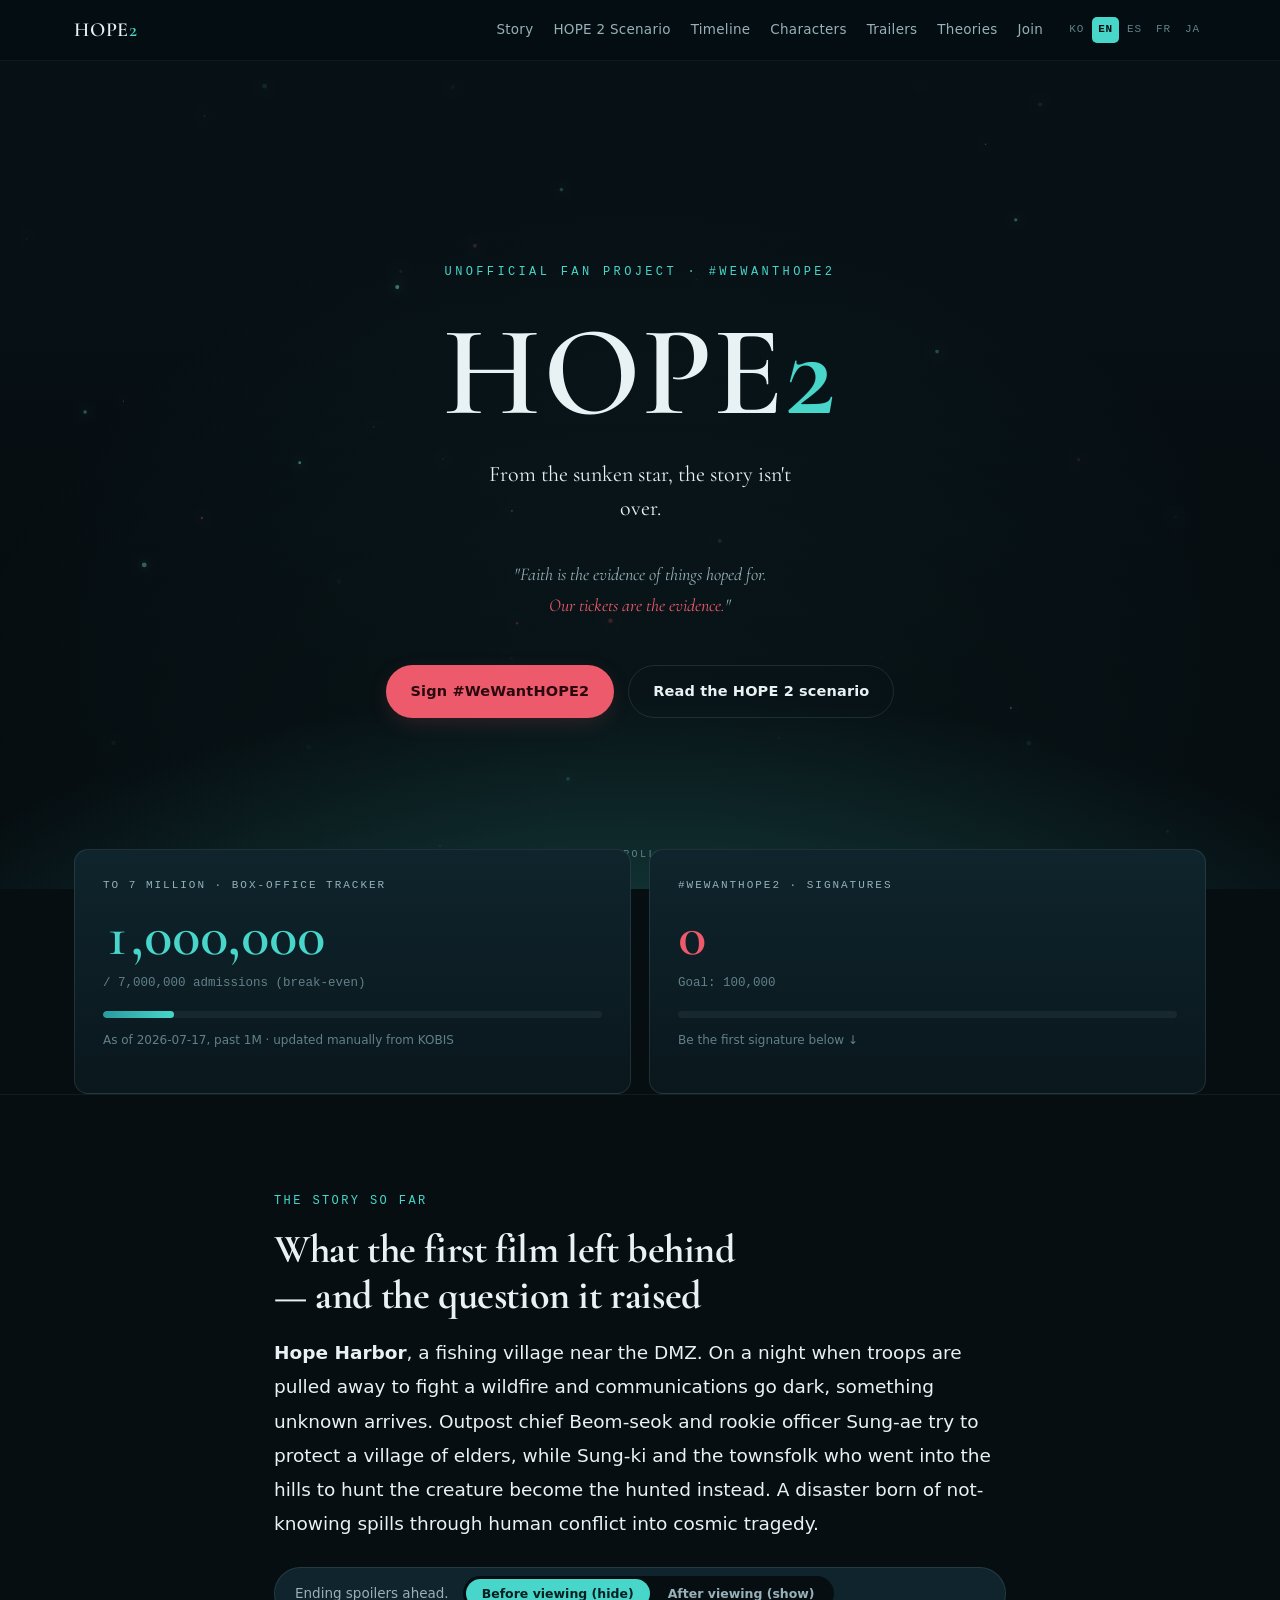
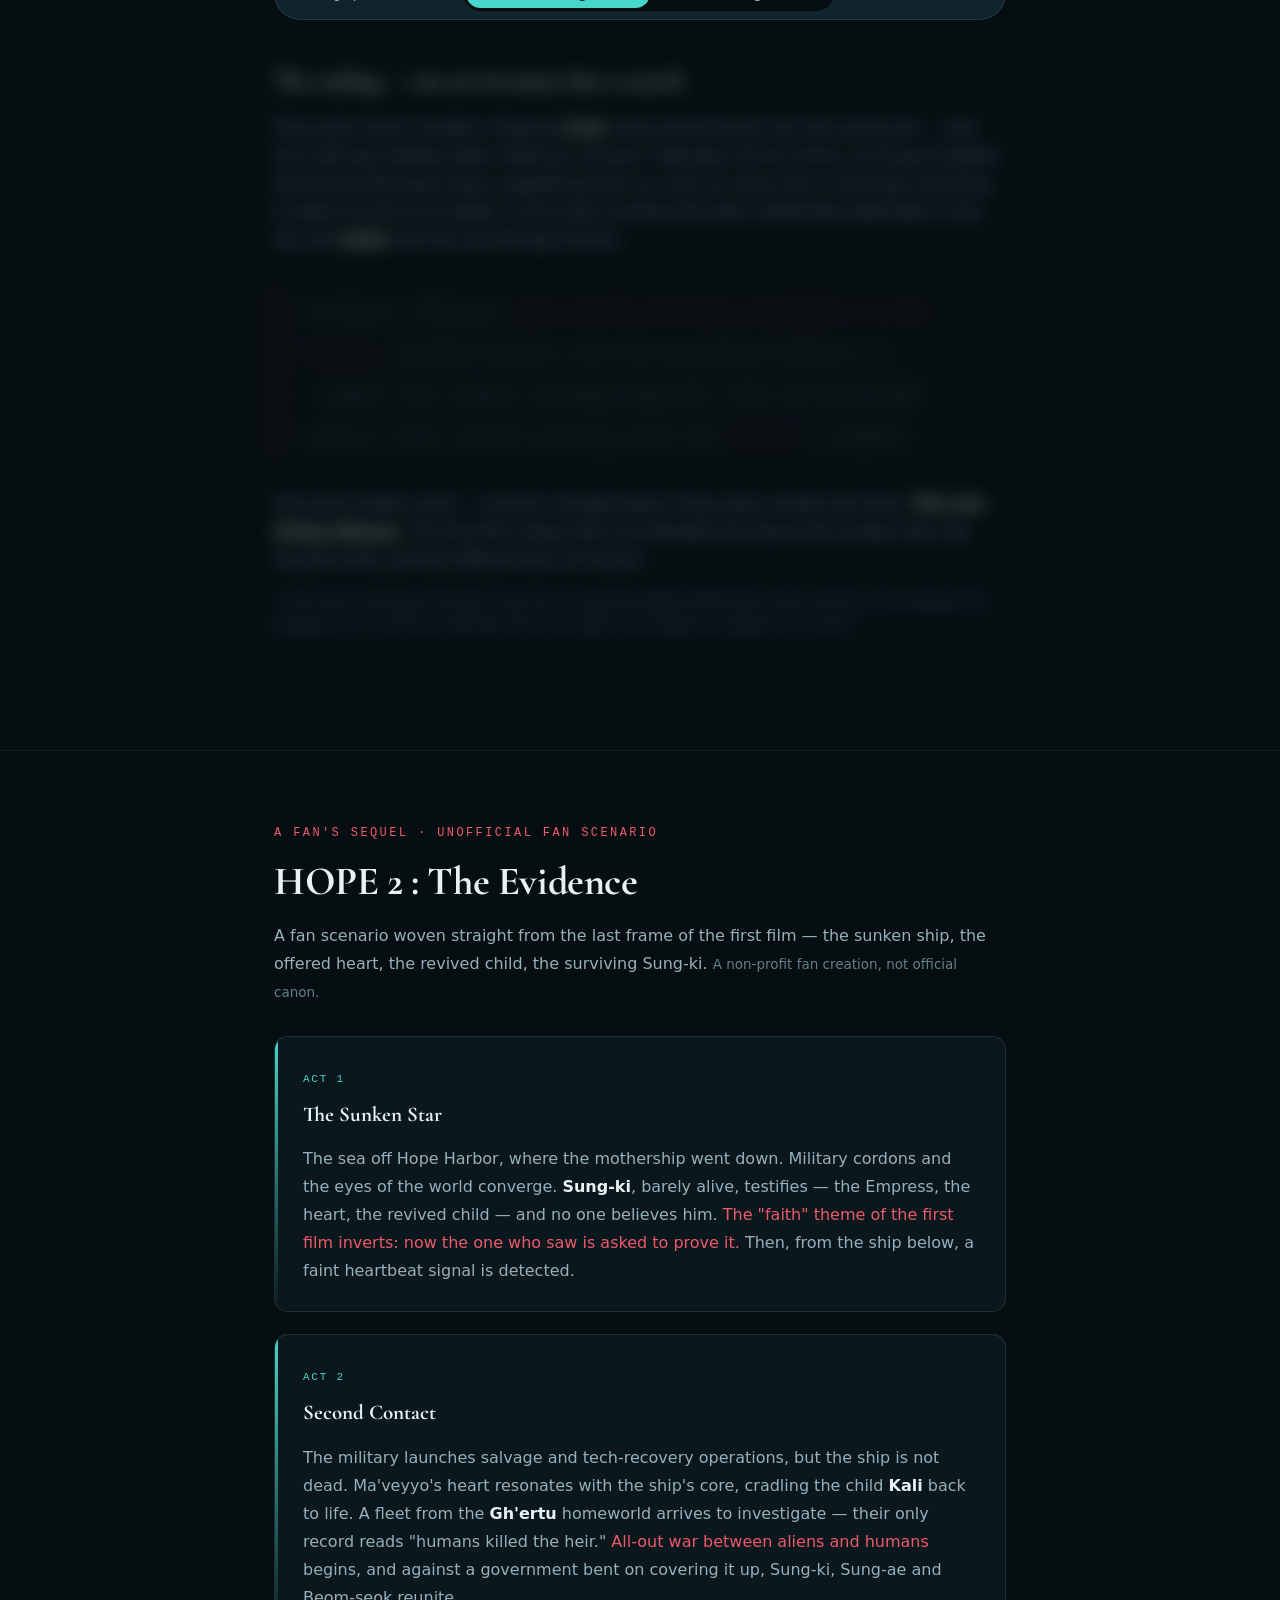
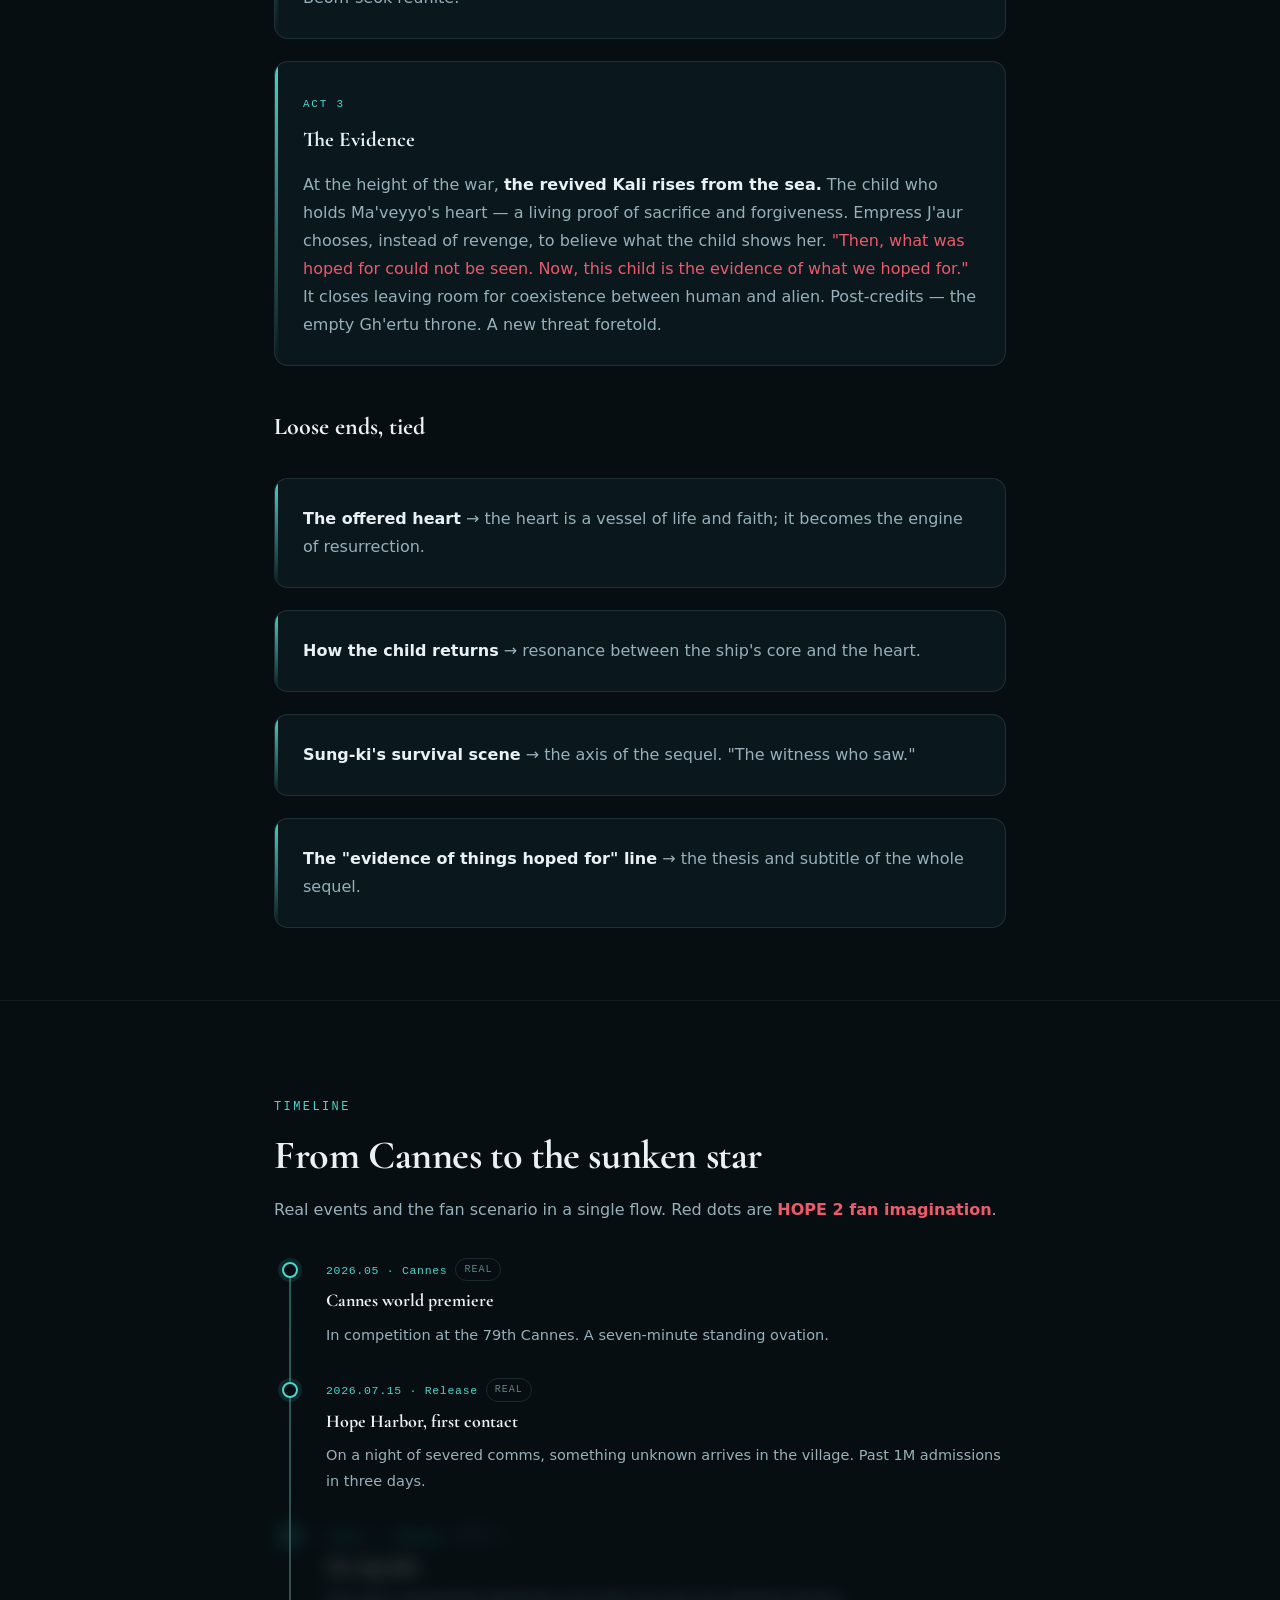
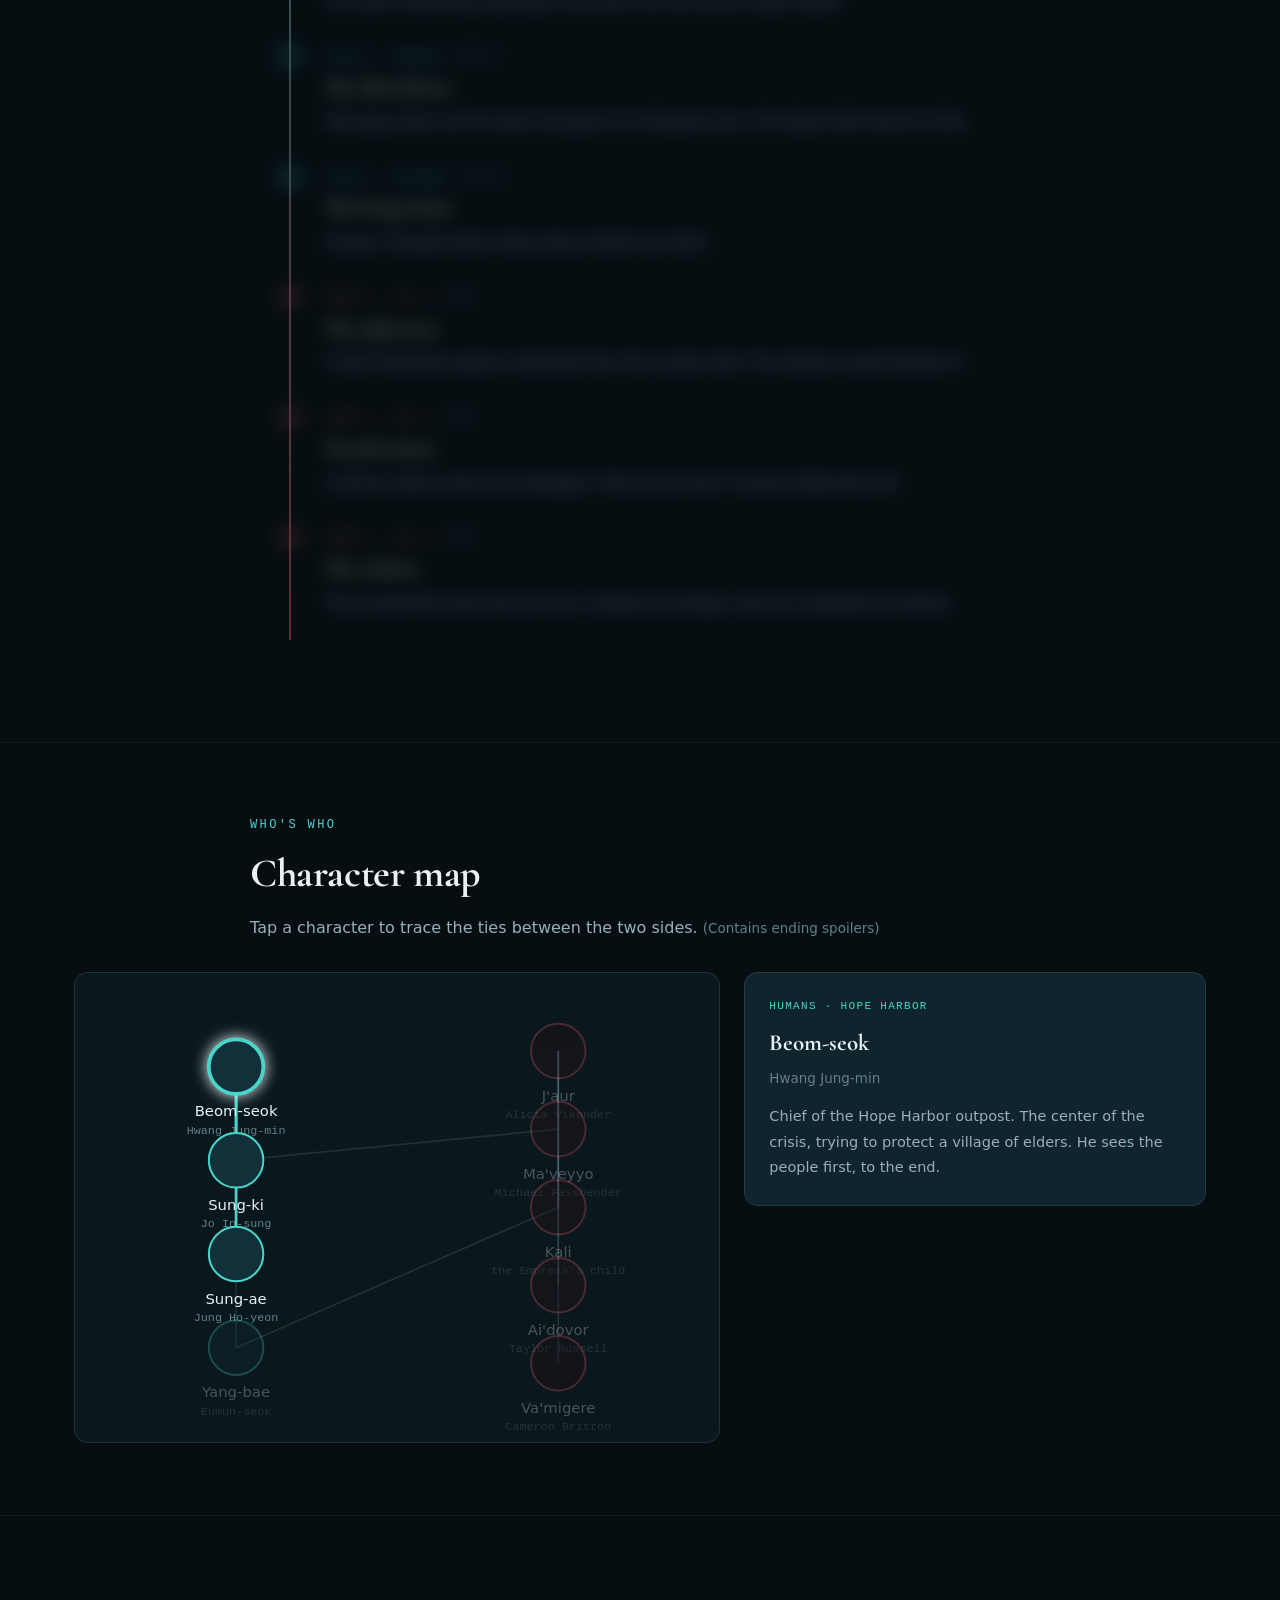
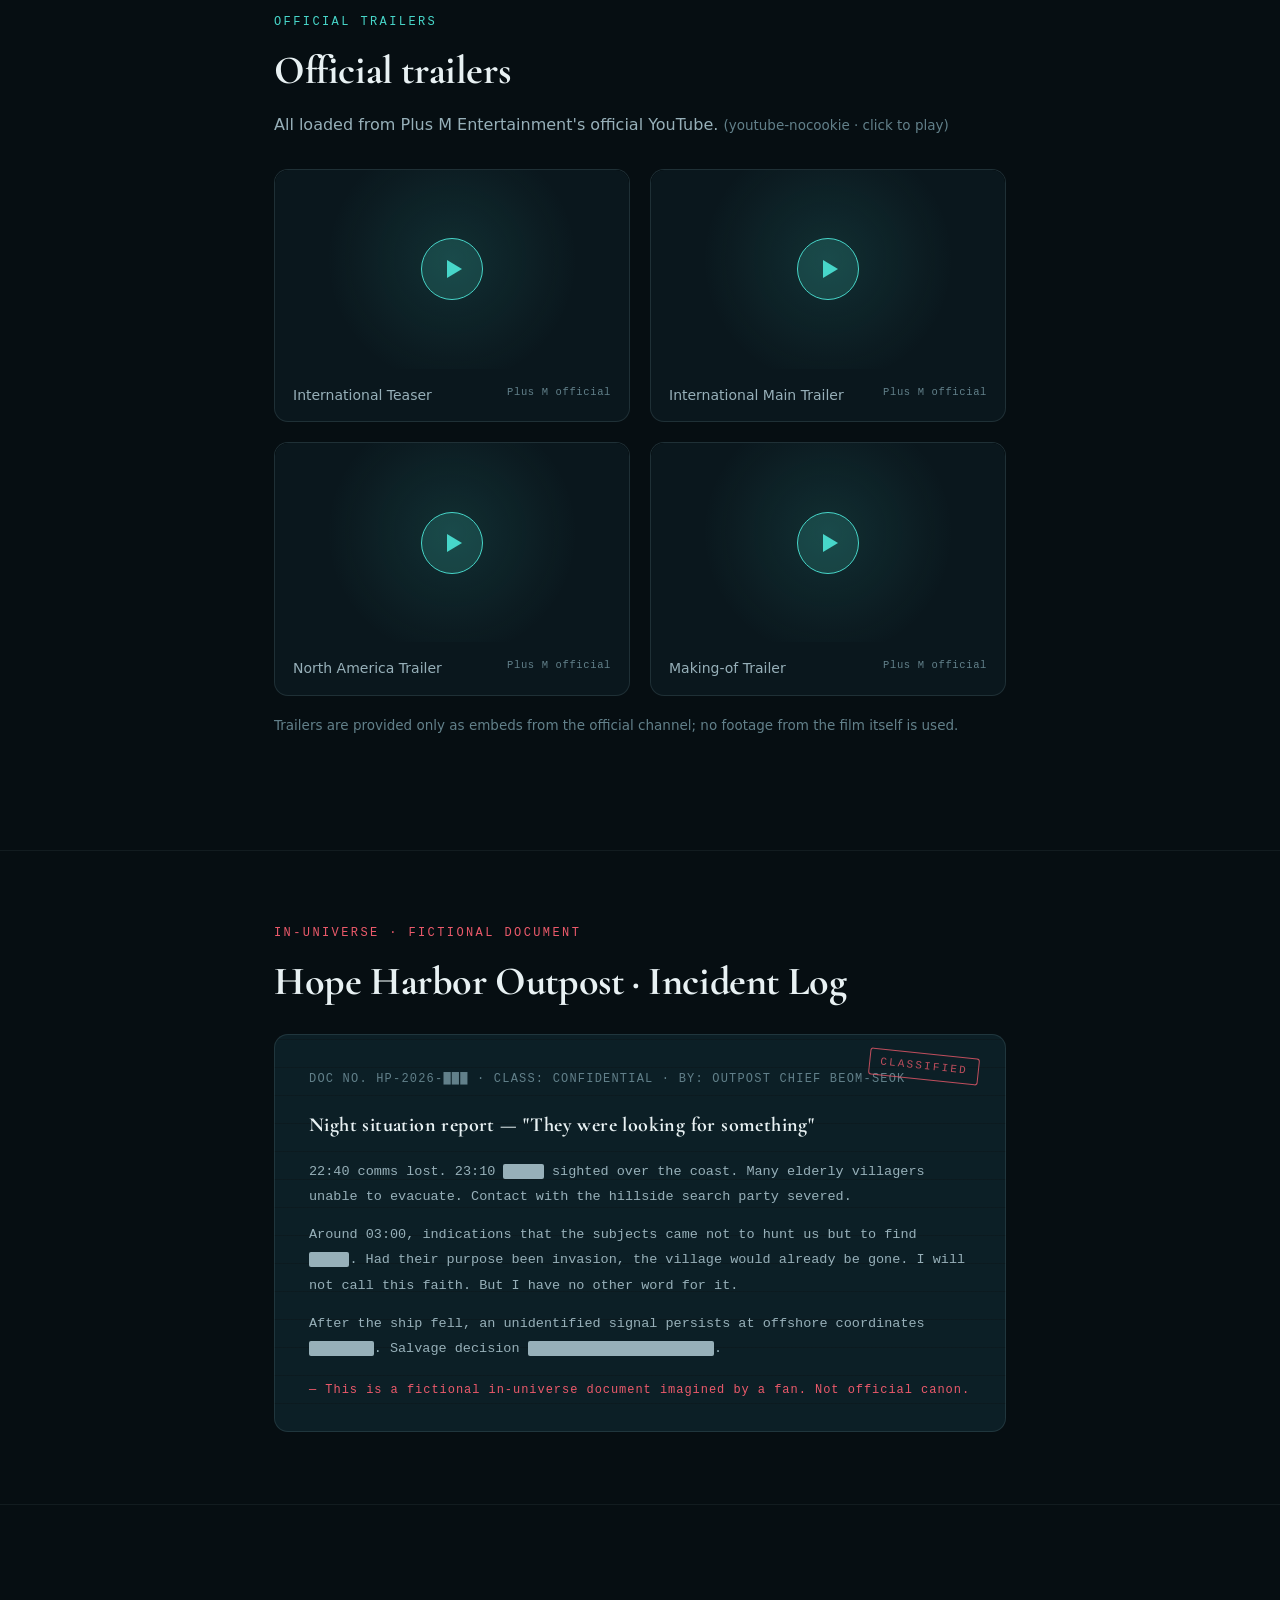
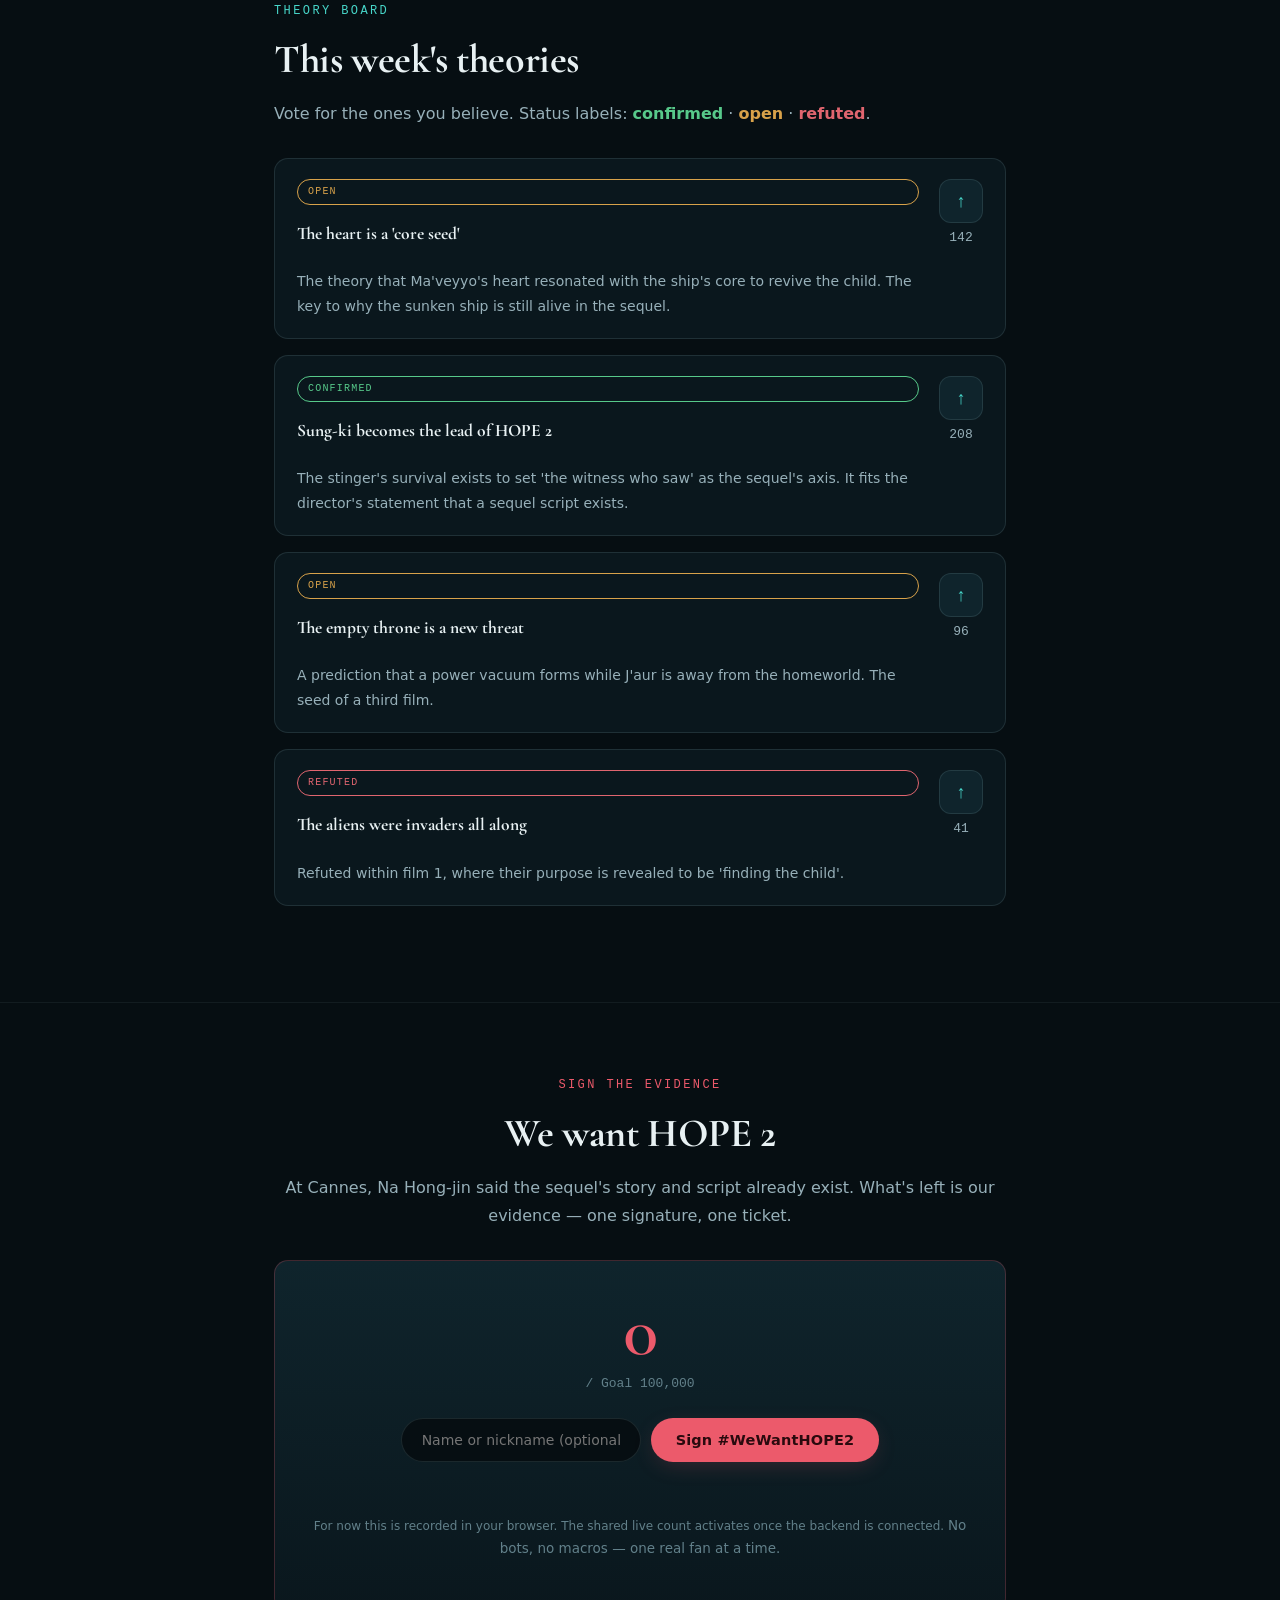
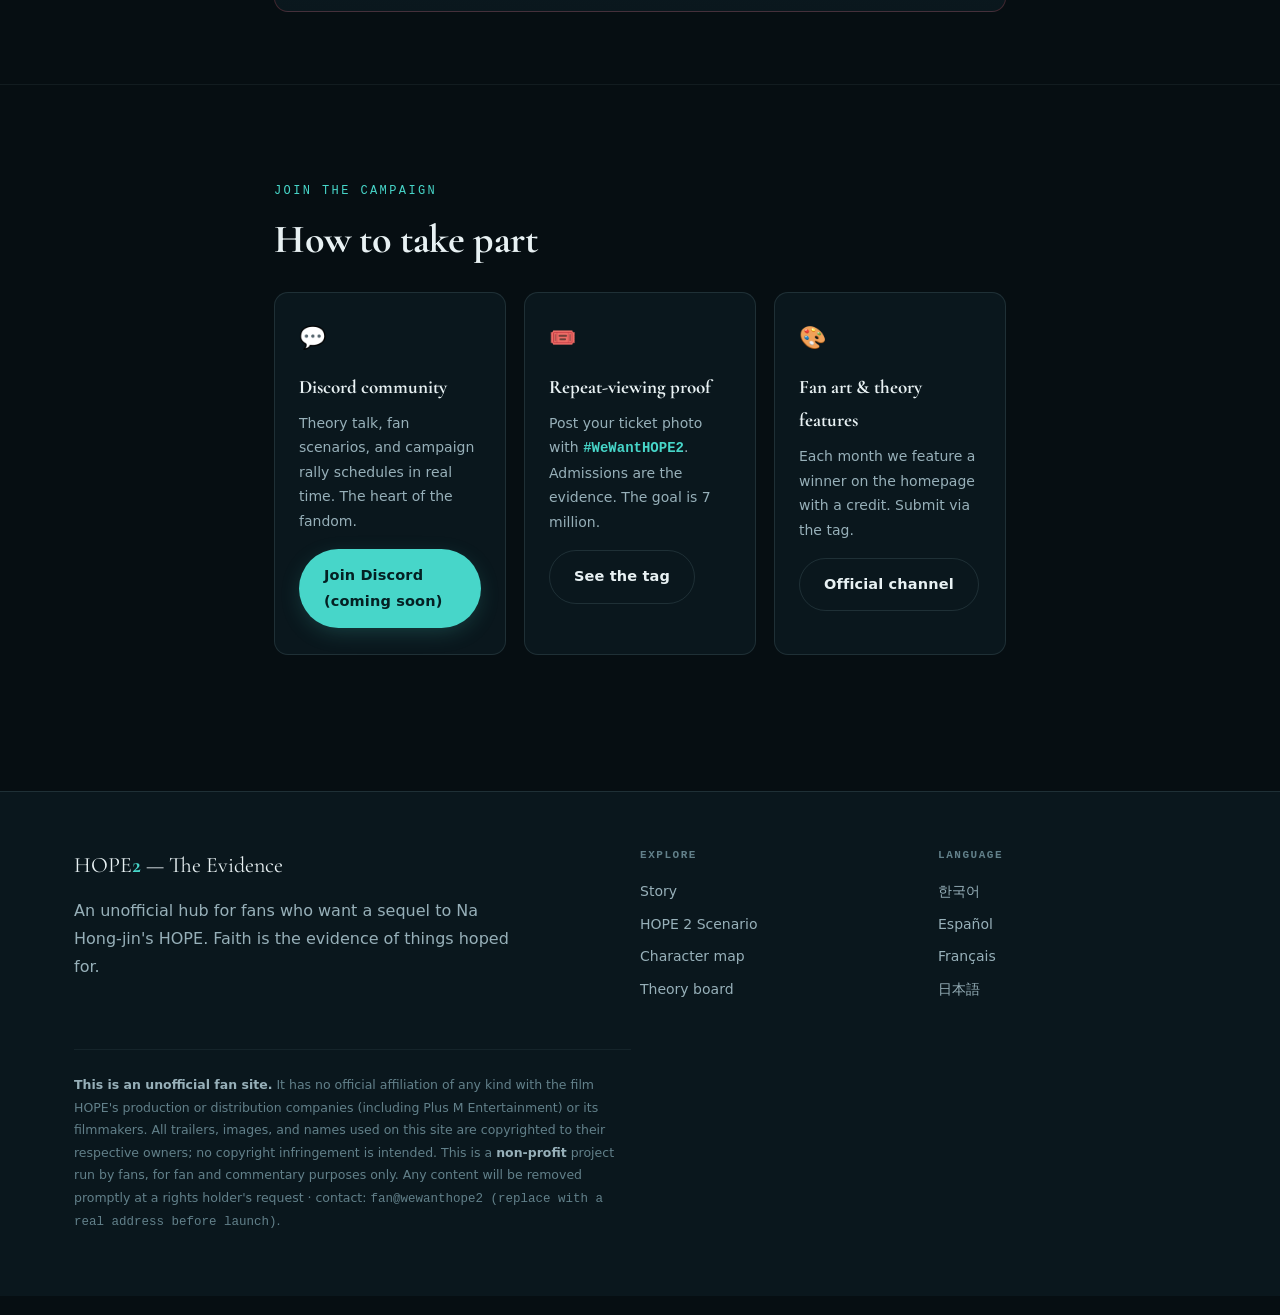
==== commit 24a7a15a: "Set deploy base URL (charlesmaster911.github.io/hope2) + fix 404 paths Co-Authored-By: Claude Fable " ====
--- a/en/index.html
+++ b/en/index.html
@@ -8,13 +8,13 @@
 <meta property="og:title" content="We Want HOPE 2 — The Evidence">
 <meta property="og:description" content="Faith is the evidence of things hoped for. Our tickets are the evidence. #WeWantHOPE2">
 <meta property="og:type" content="website">
-<link rel="canonical" href="__BASE__/en/">
-<link rel="alternate" hreflang="ko" href="__BASE__/ko/">
-<link rel="alternate" hreflang="en" href="__BASE__/en/">
-<link rel="alternate" hreflang="es" href="__BASE__/es/">
-<link rel="alternate" hreflang="fr" href="__BASE__/fr/">
-<link rel="alternate" hreflang="ja" href="__BASE__/ja/">
-<link rel="alternate" hreflang="x-default" href="__BASE__/">
+<link rel="canonical" href="https://charlesmaster911.github.io/hope2/en/">
+<link rel="alternate" hreflang="ko" href="https://charlesmaster911.github.io/hope2/ko/">
+<link rel="alternate" hreflang="en" href="https://charlesmaster911.github.io/hope2/en/">
+<link rel="alternate" hreflang="es" href="https://charlesmaster911.github.io/hope2/es/">
+<link rel="alternate" hreflang="fr" href="https://charlesmaster911.github.io/hope2/fr/">
+<link rel="alternate" hreflang="ja" href="https://charlesmaster911.github.io/hope2/ja/">
+<link rel="alternate" hreflang="x-default" href="https://charlesmaster911.github.io/hope2/">
 <link rel="preconnect" href="https://fonts.googleapis.com">
 <link rel="preconnect" href="https://fonts.gstatic.com" crossorigin>
 <link href="https://fonts.googleapis.com/css2?family=Cormorant+Garamond:ital,wght@0,500;0,600;1,500&family=Nanum+Myeongjo:wght@400;700;800&display=swap" rel="stylesheet">
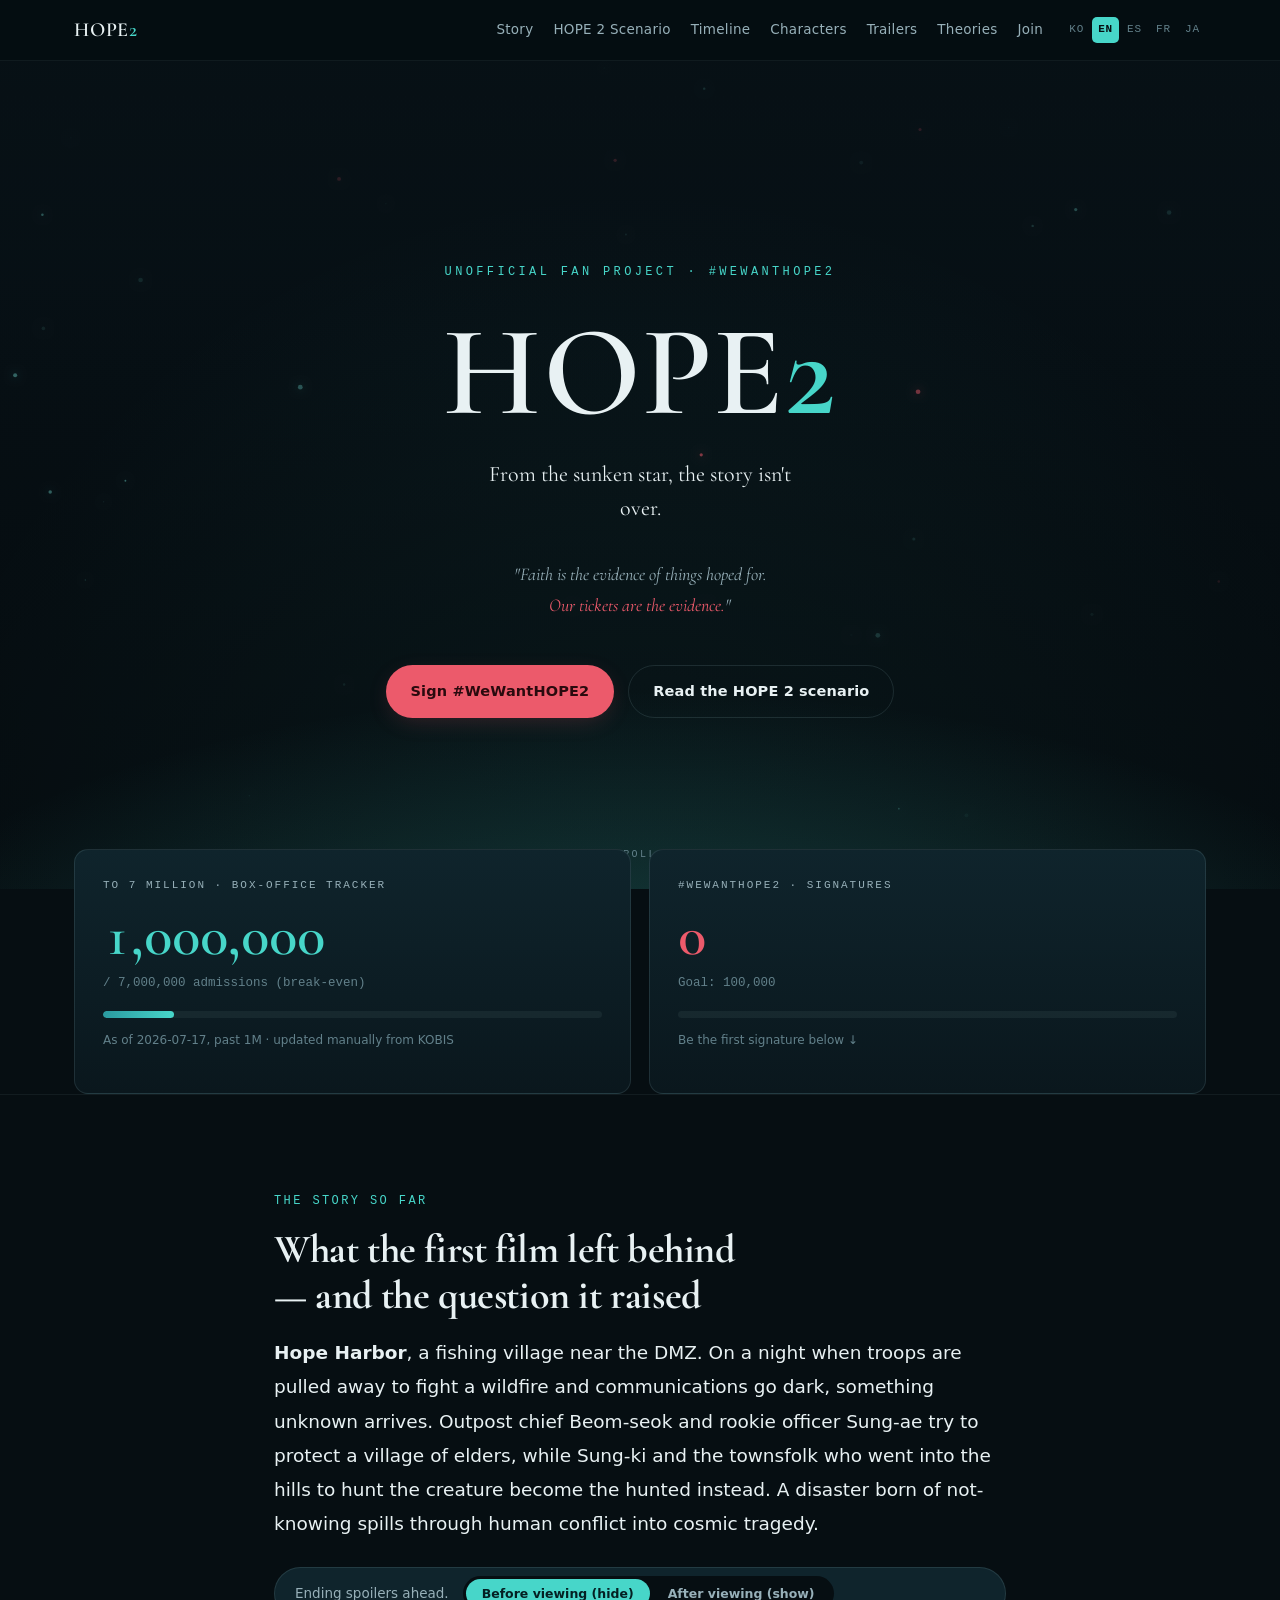
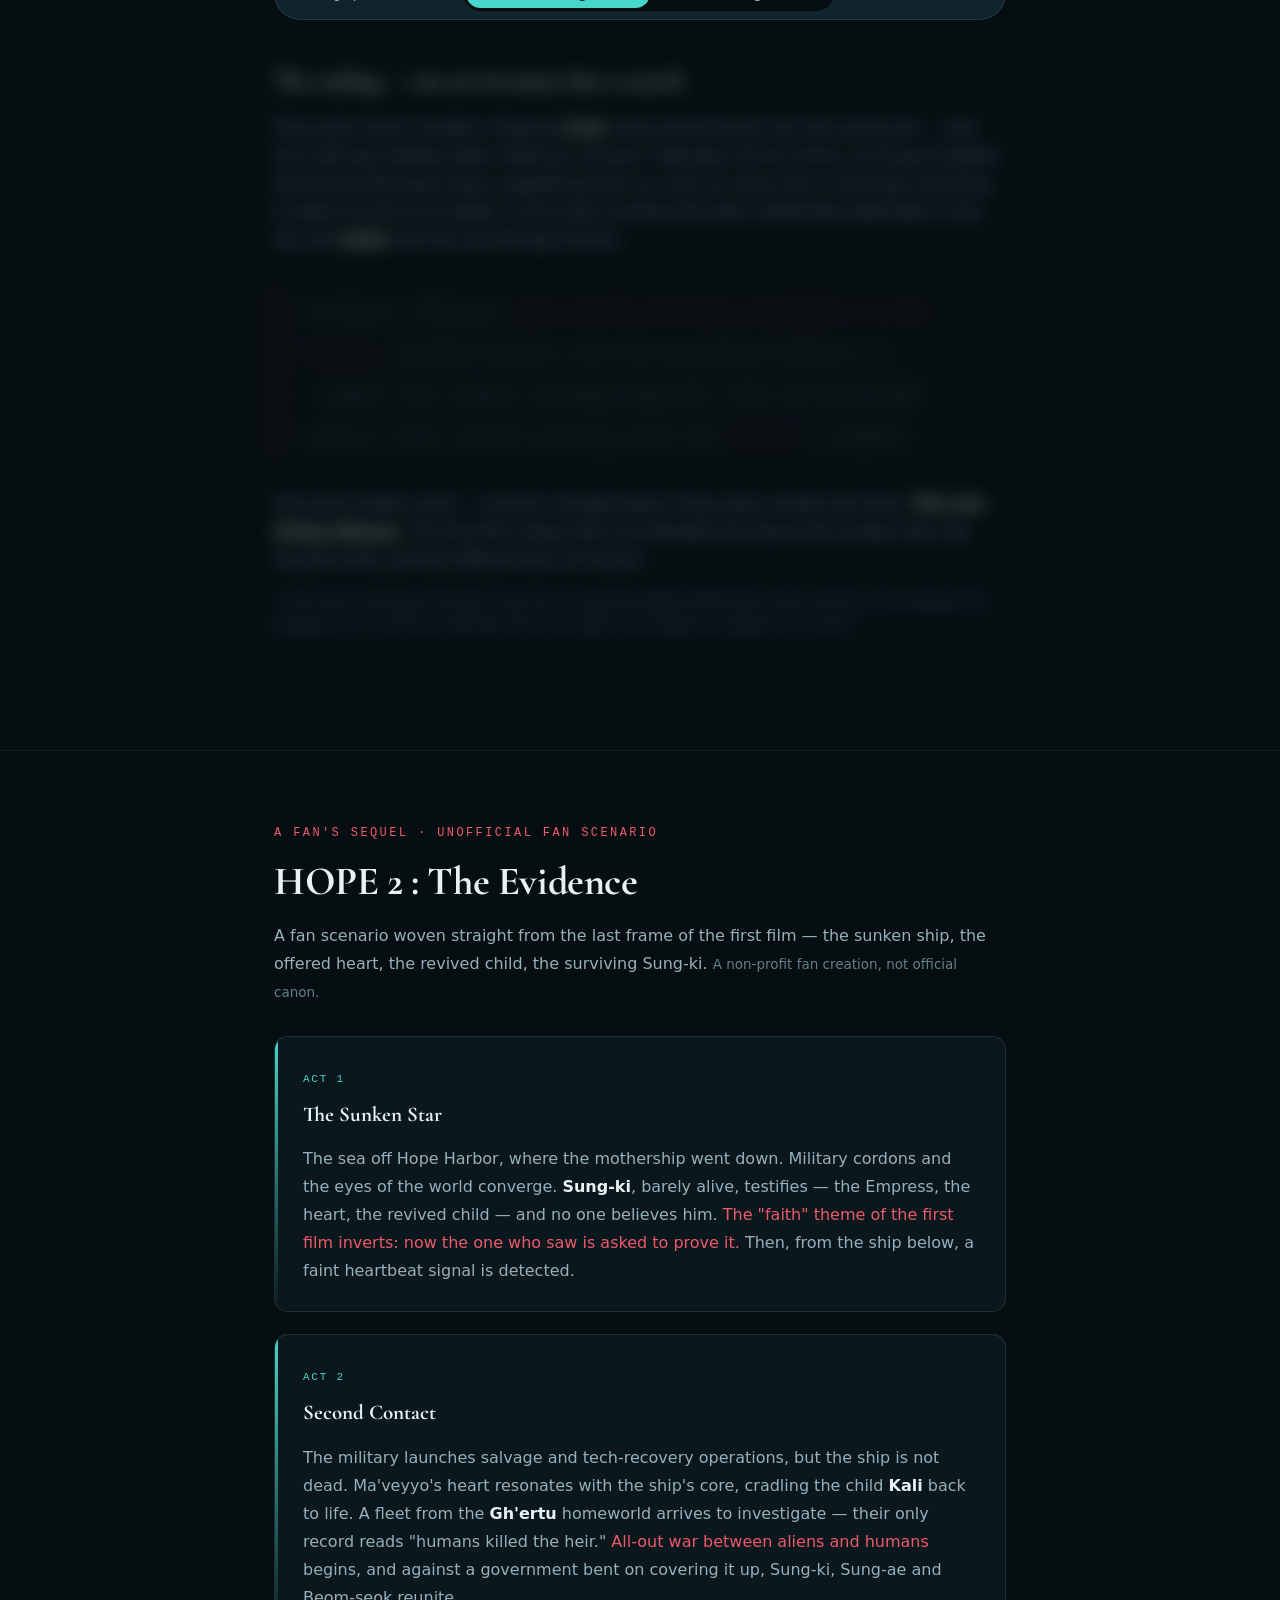
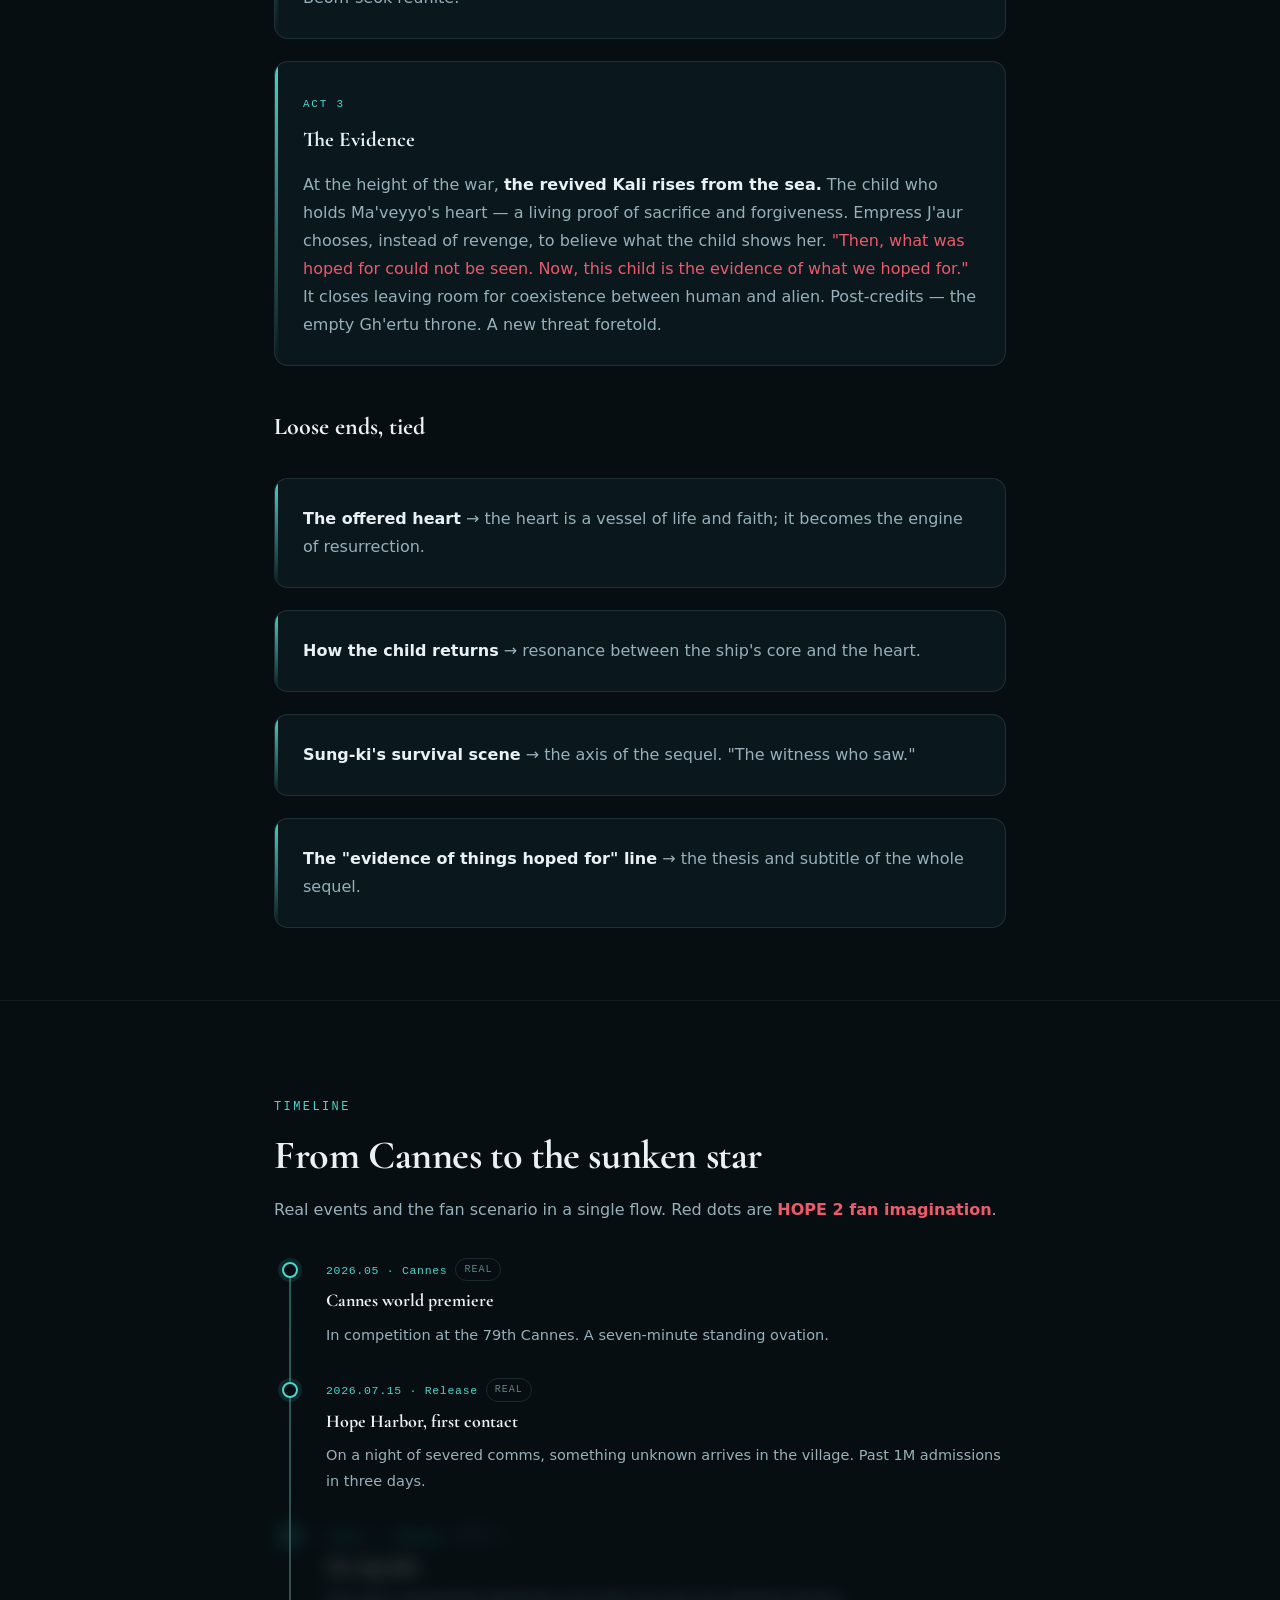
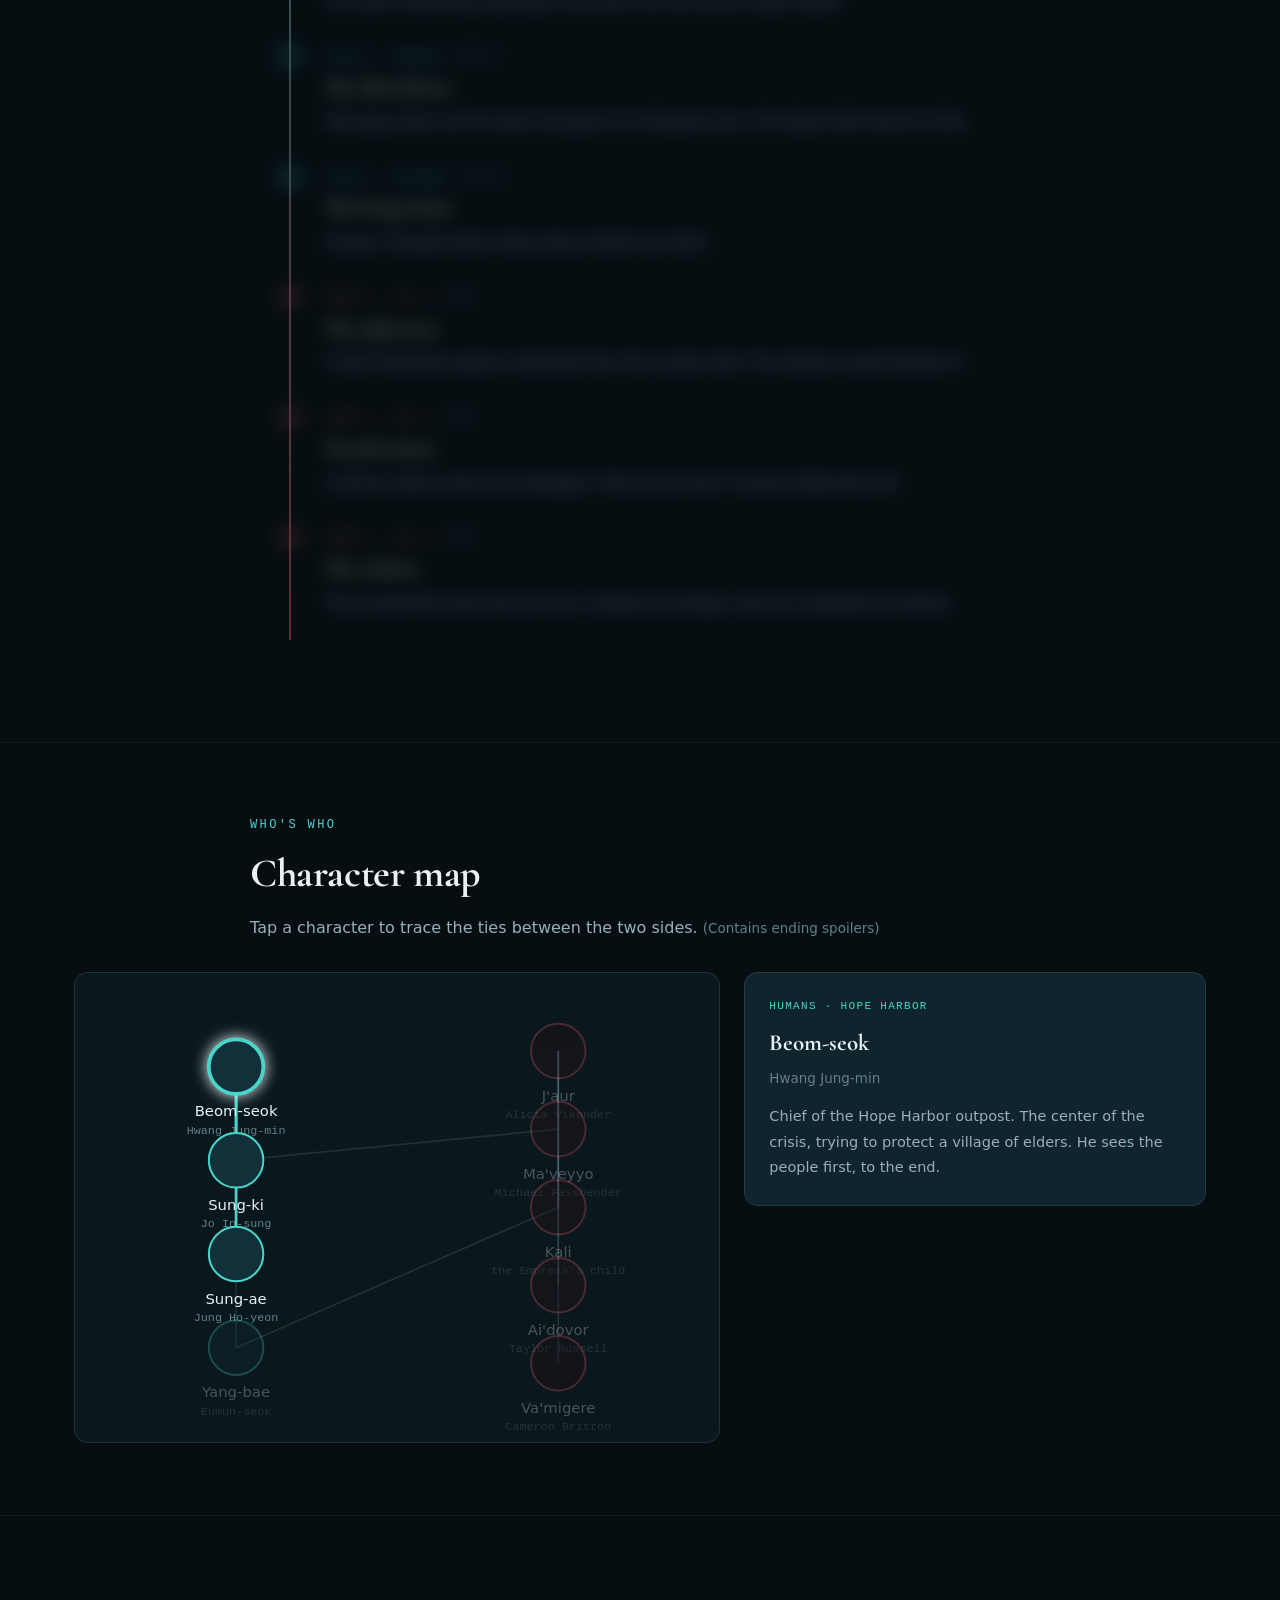
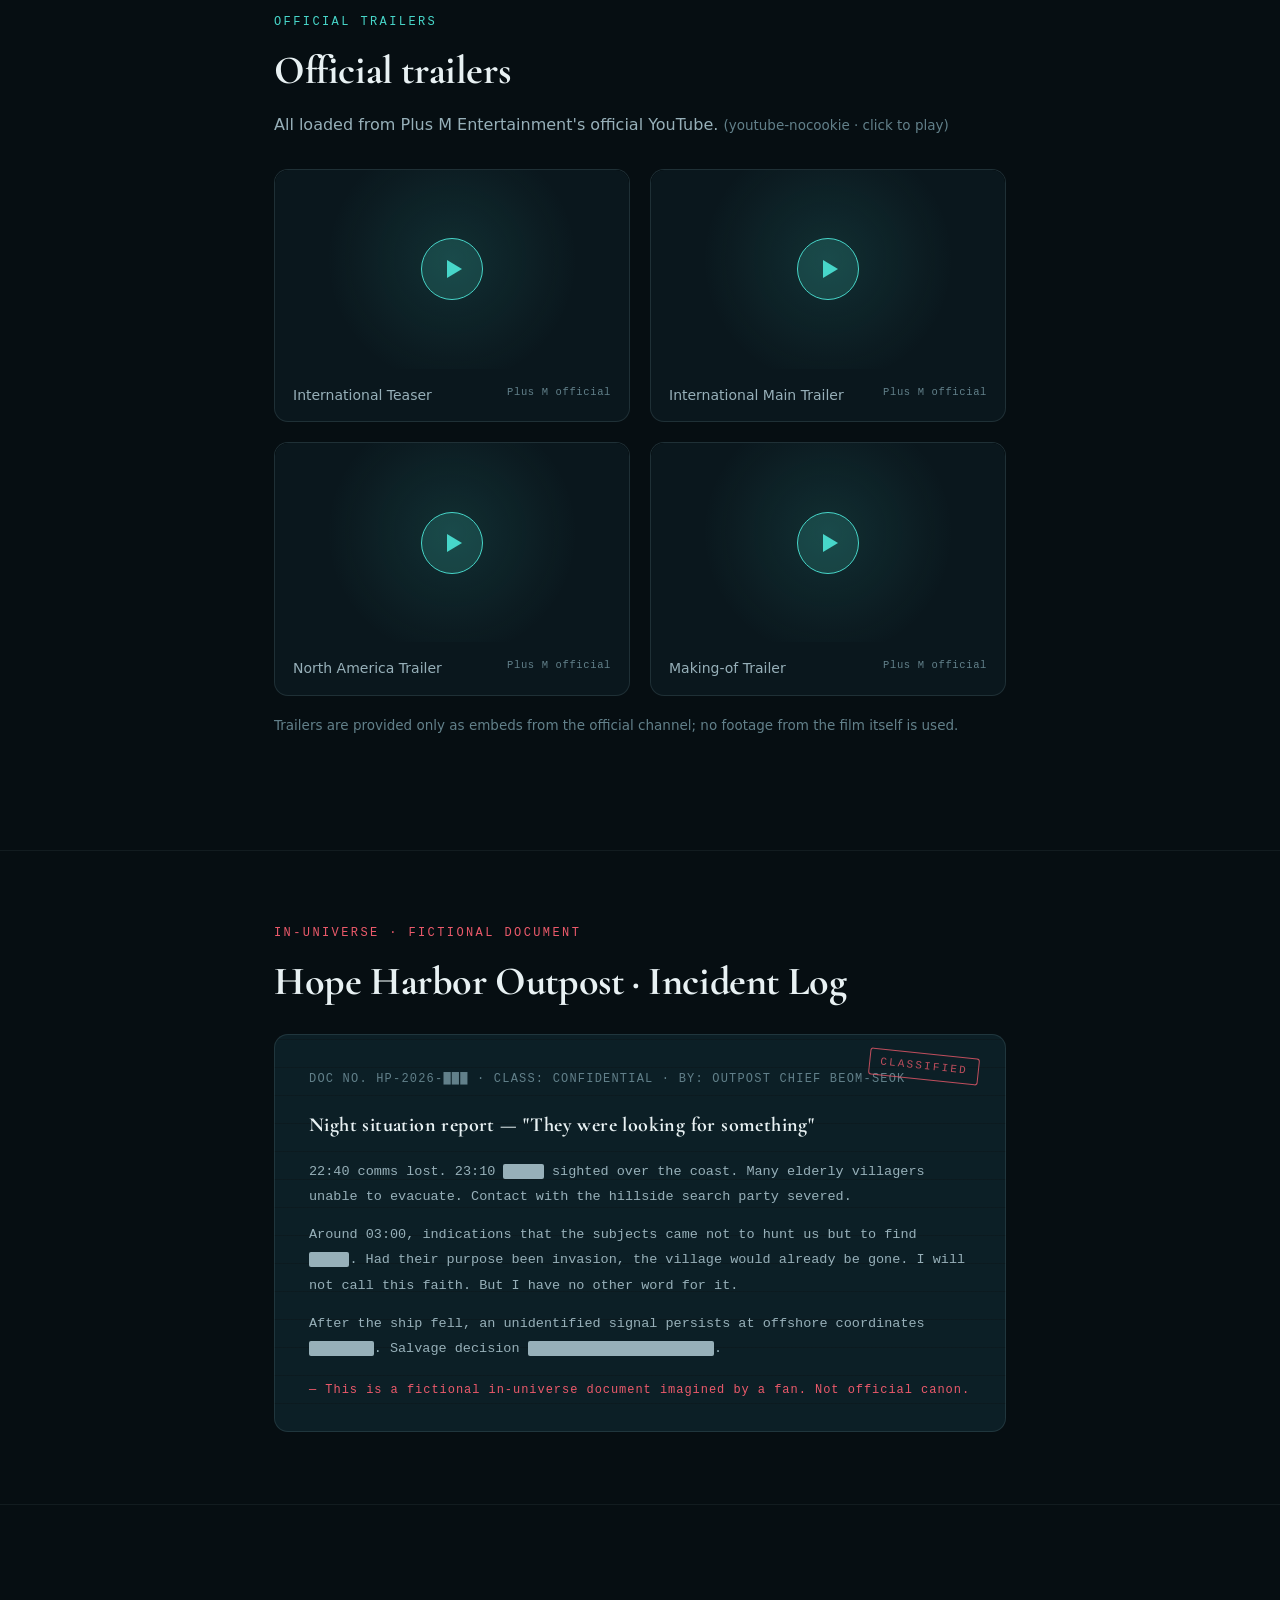
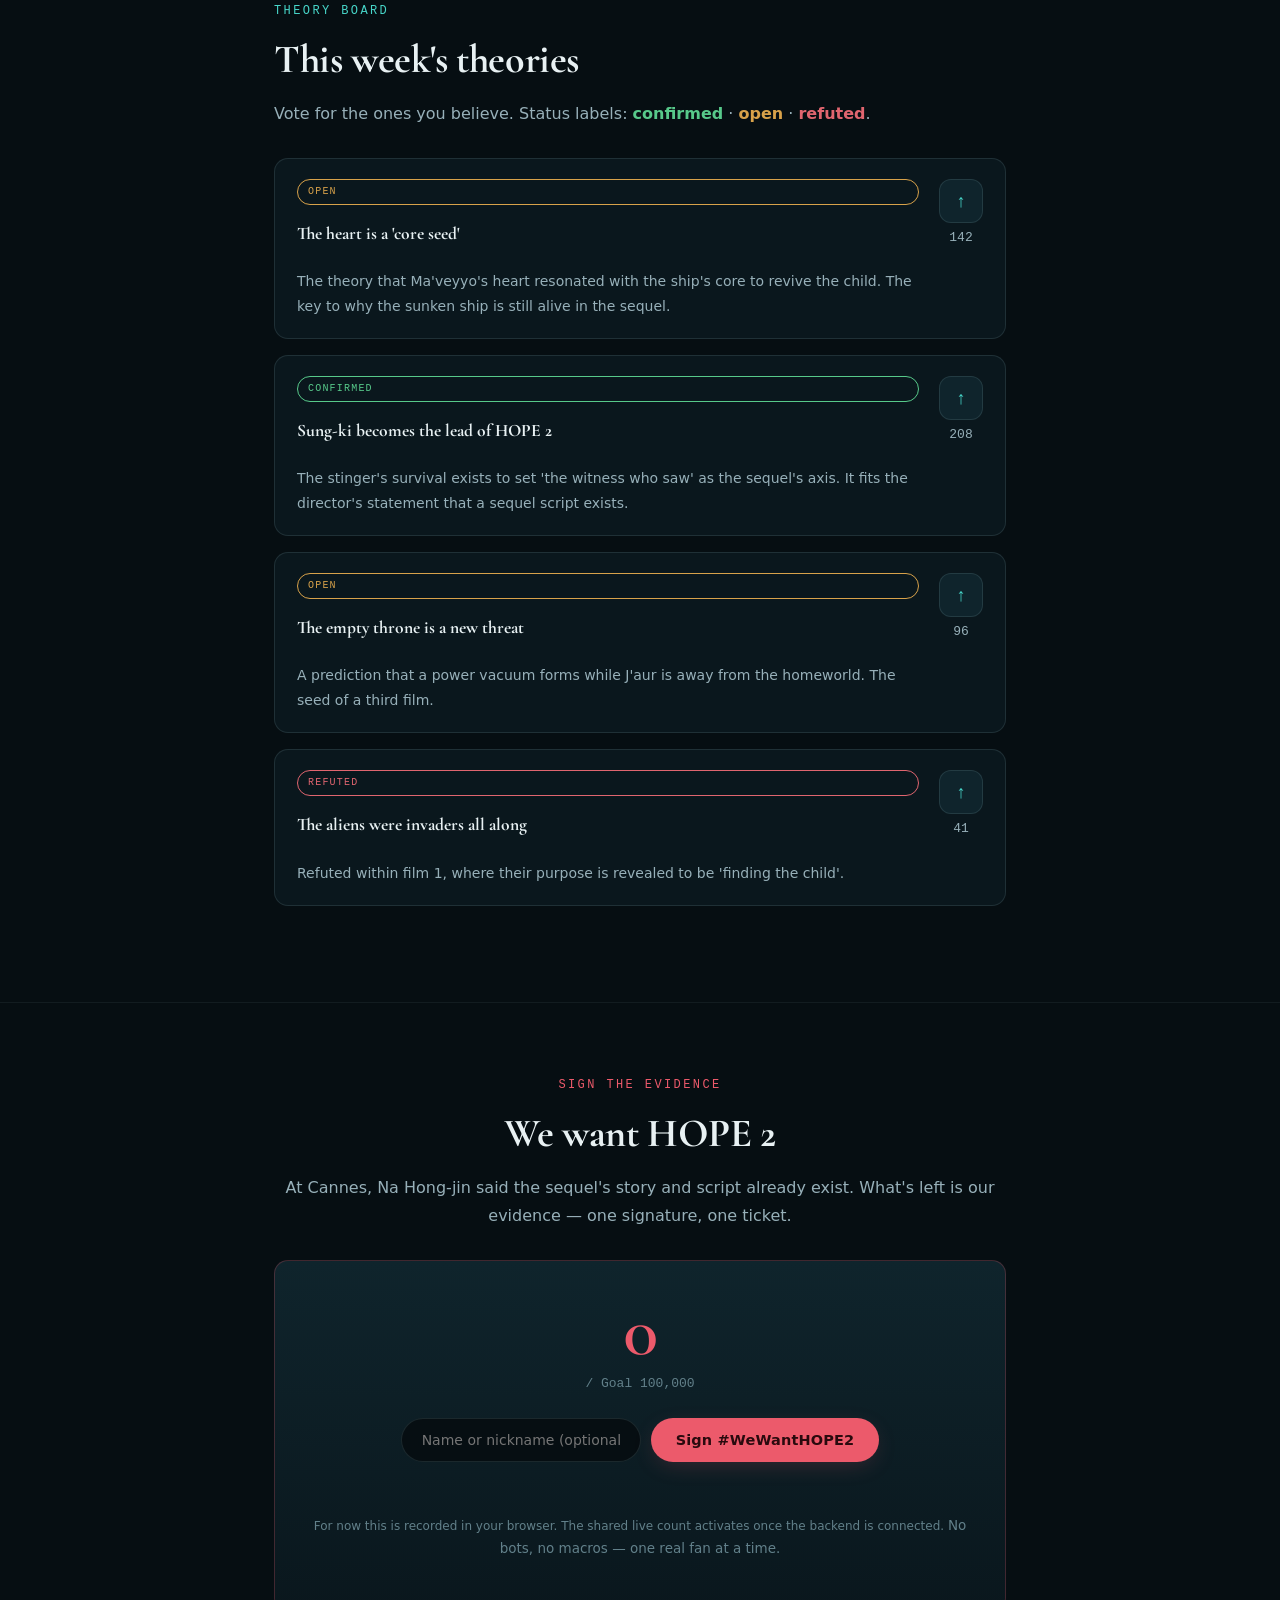
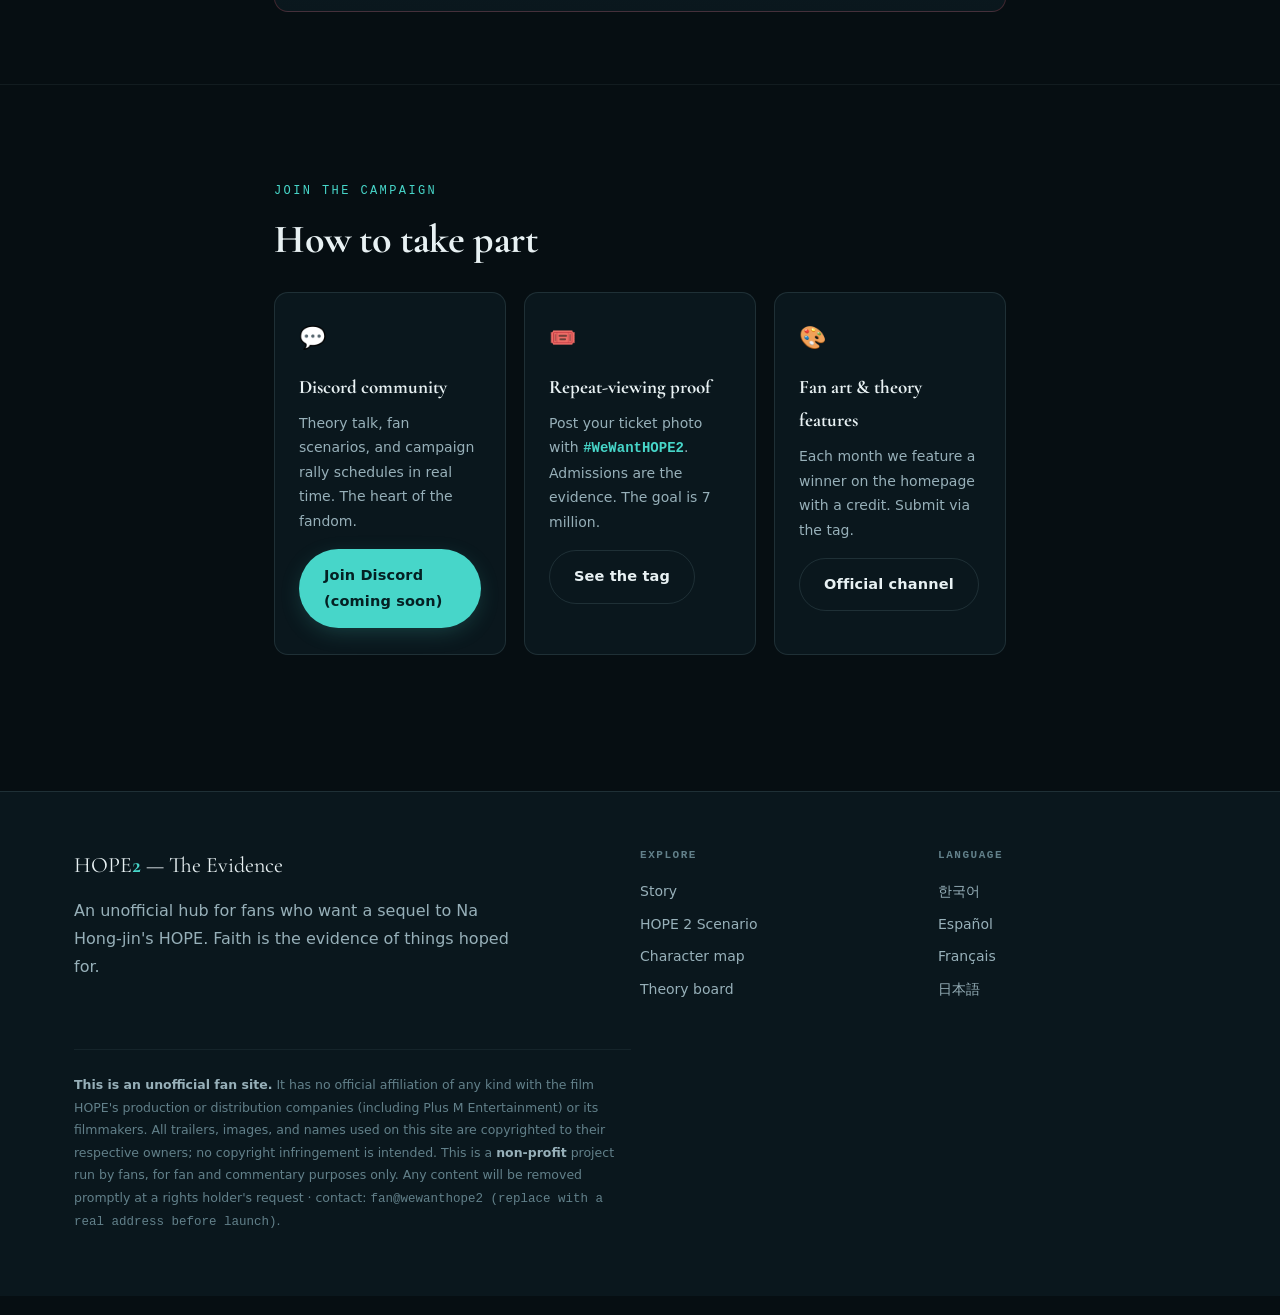
==== commit 1d805cf1: "Add favicon (deep-sea porthole + heart) to all pages Co-Authored-By: Claude Fable 5 <noreply@anthrop" ====
--- a/en/index.html
+++ b/en/index.html
@@ -3,6 +3,7 @@
 <head>
 <meta charset="utf-8">
 <meta name="viewport" content="width=device-width, initial-scale=1">
+<link rel="icon" type="image/svg+xml" href="/hope2/favicon.svg">
 <title>We Want HOPE 2 — The Evidence · Global Fan Hub</title>
 <meta name="description" content="A fan hub for those who want a sequel to Na Hong-jin's HOPE. Ending explained, a HOPE 2 fan scenario, a character map, and a box-office tracker toward the 7-million break-even. Unofficial non-profit fan project.">
 <meta property="og:title" content="We Want HOPE 2 — The Evidence">
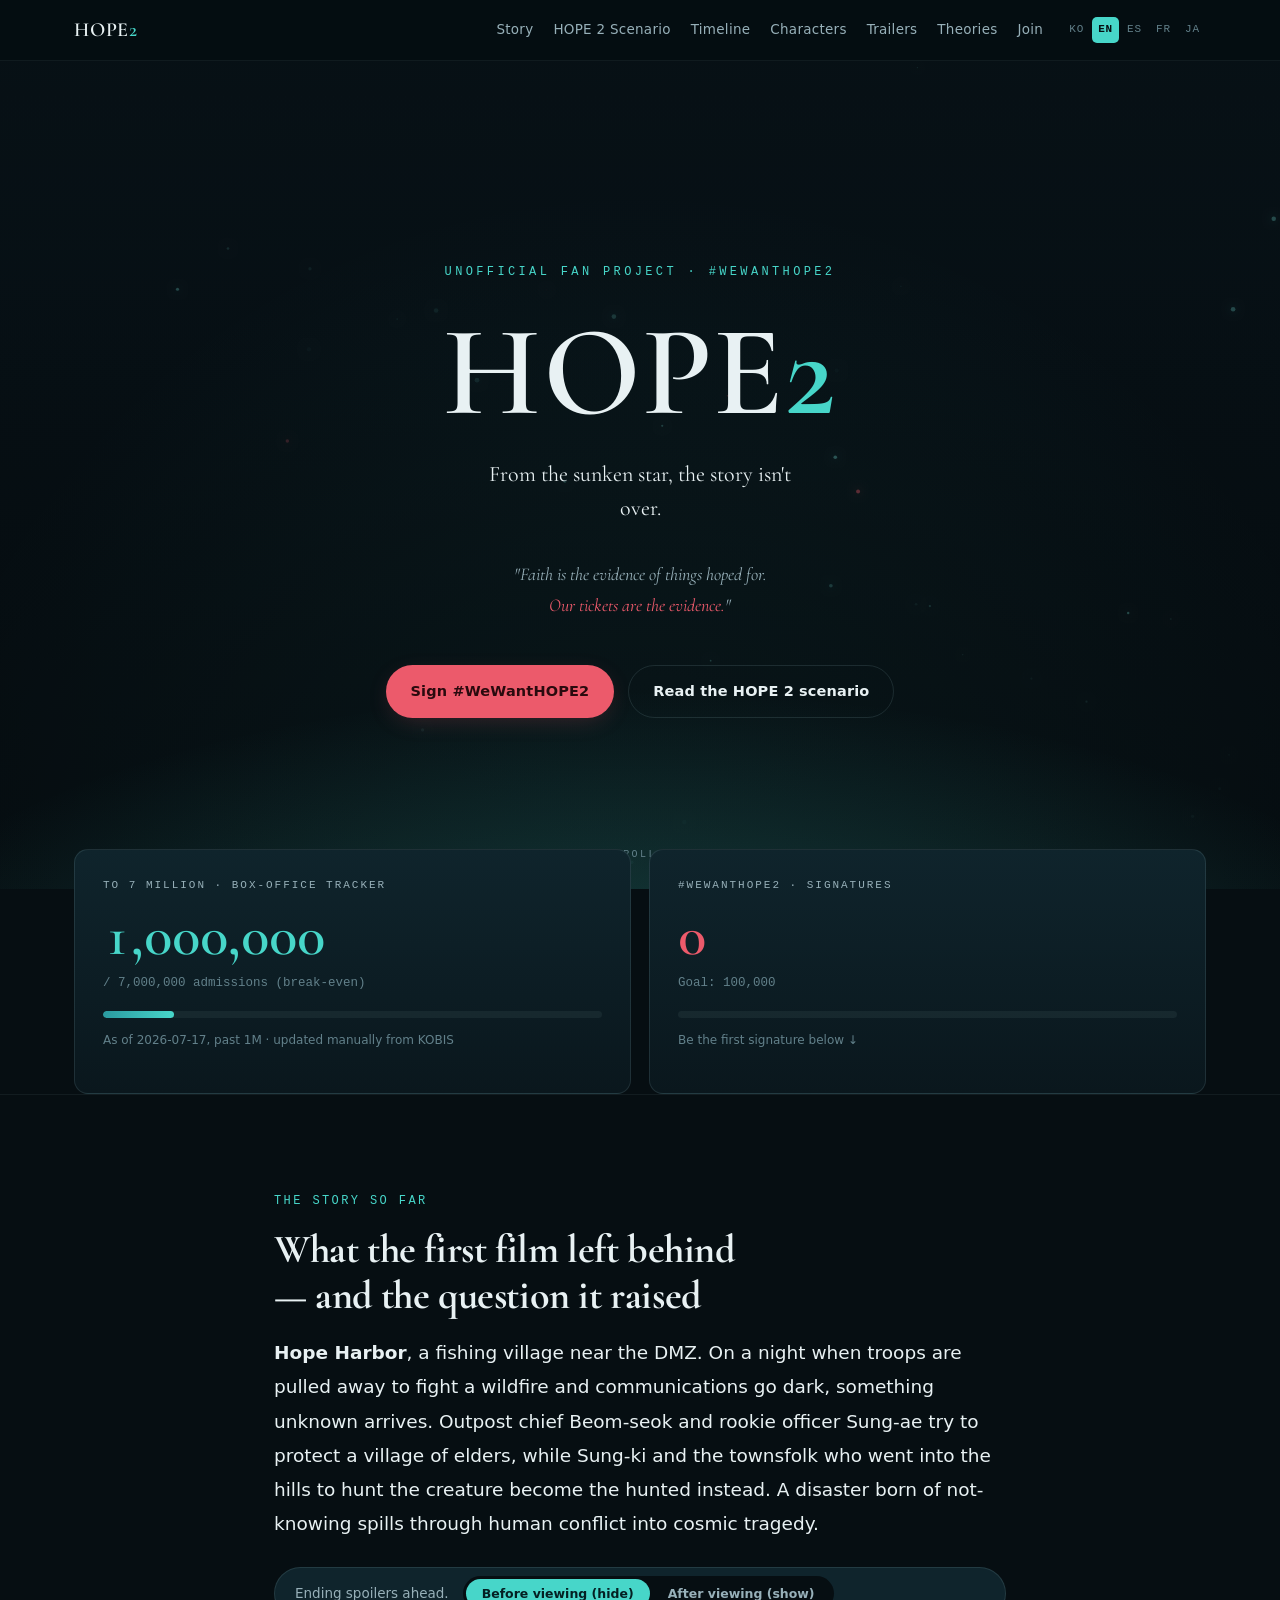
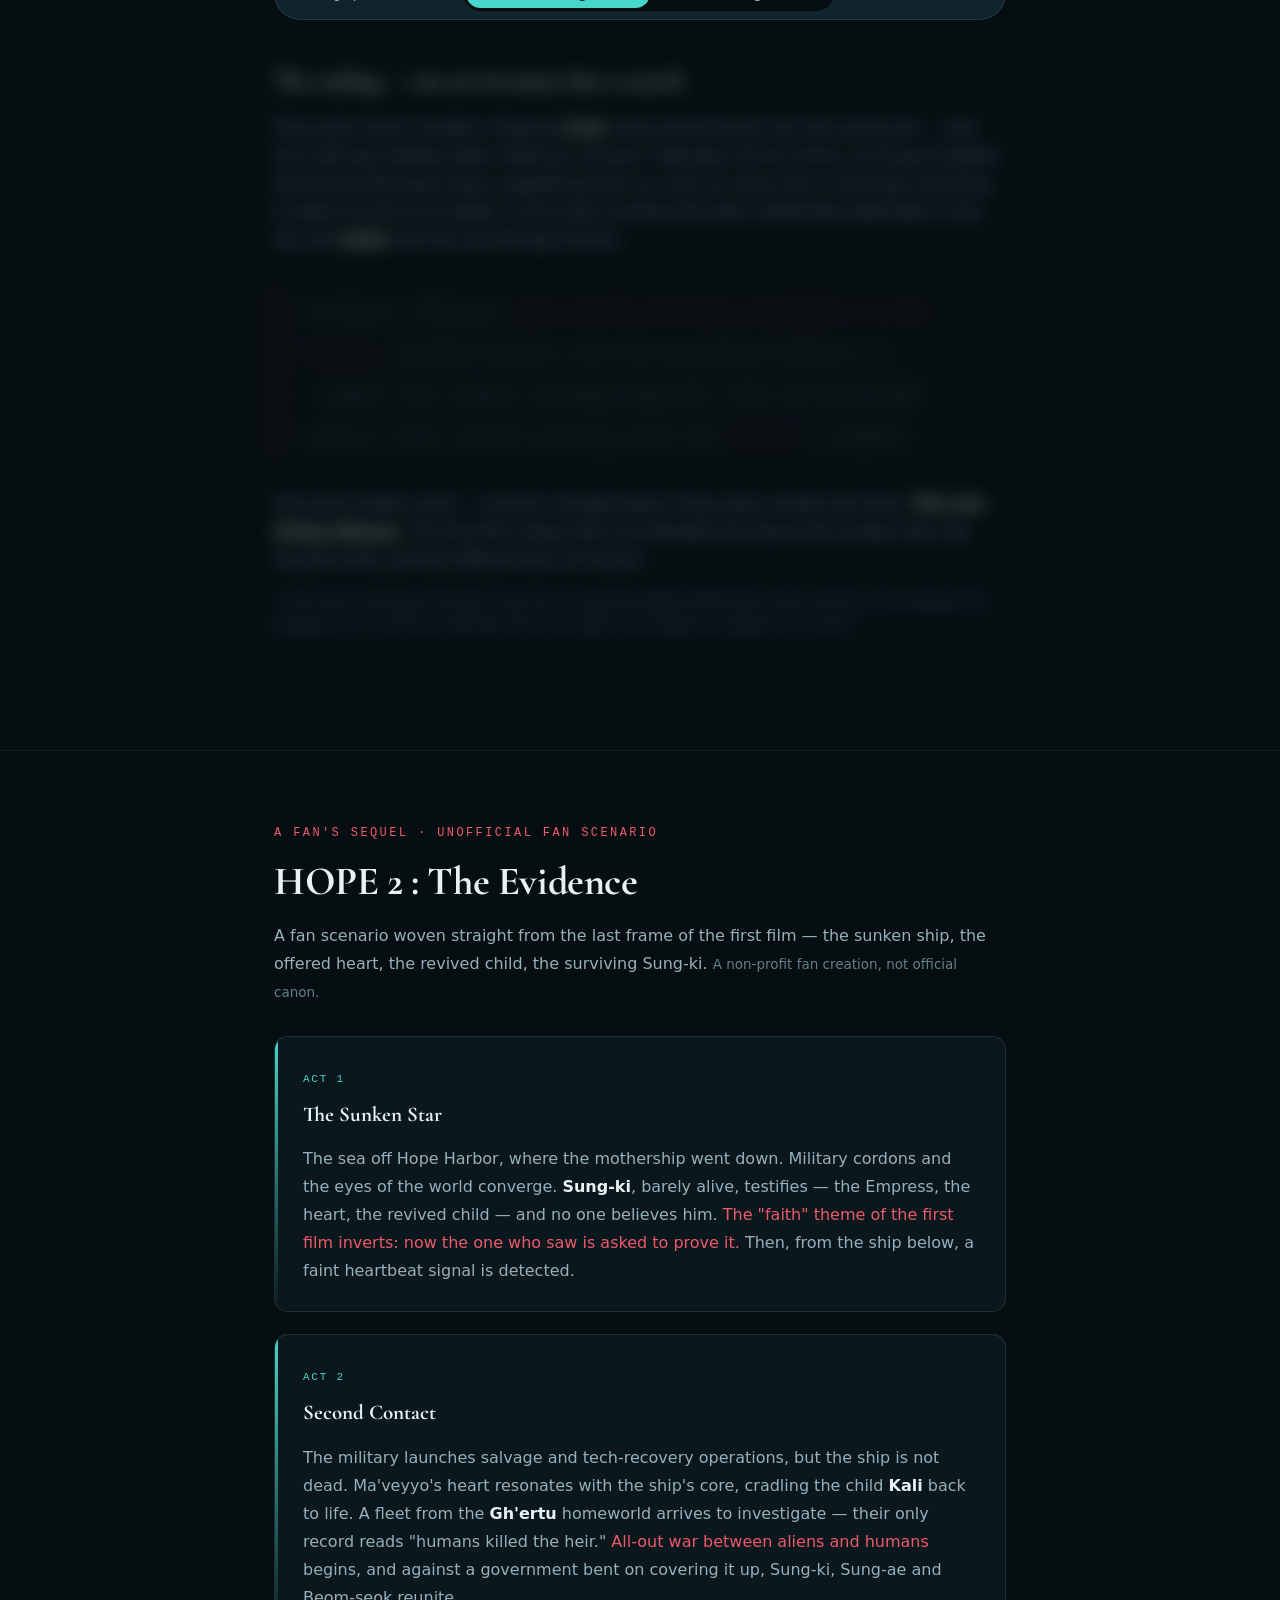
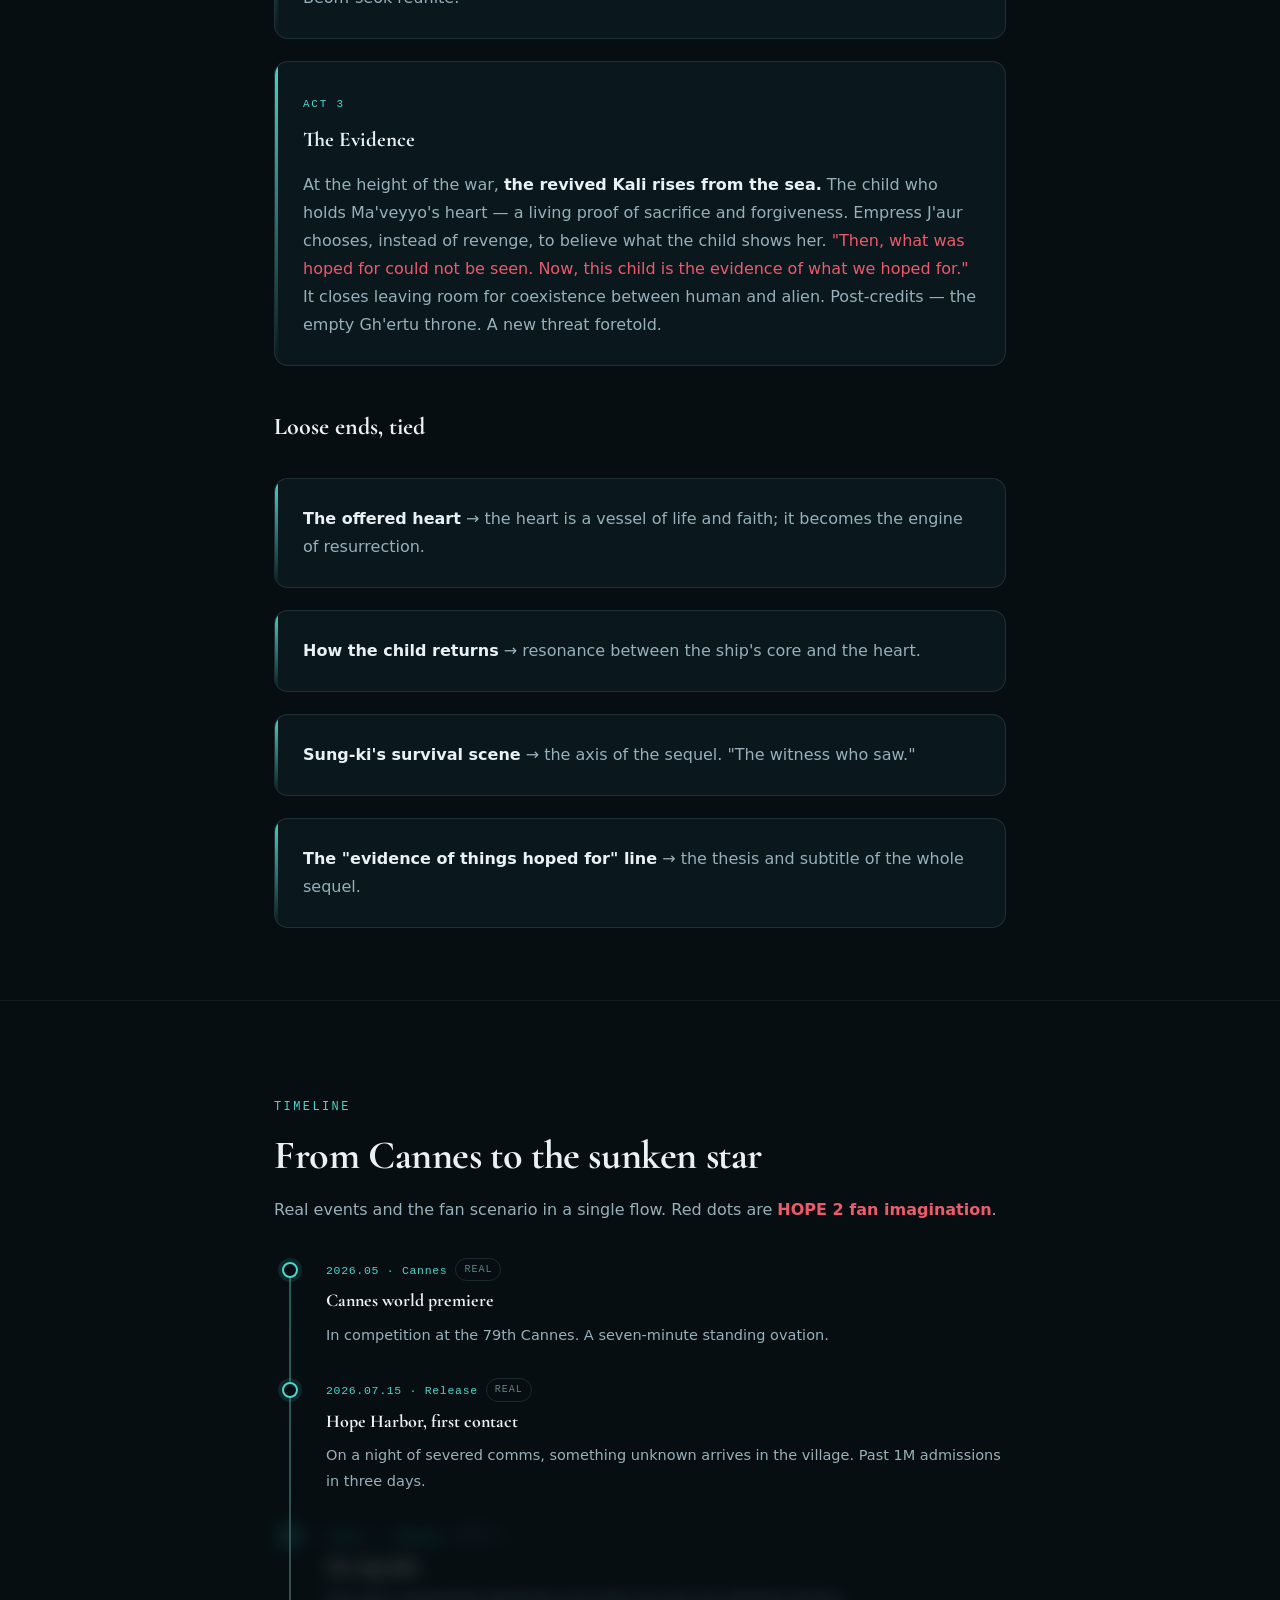
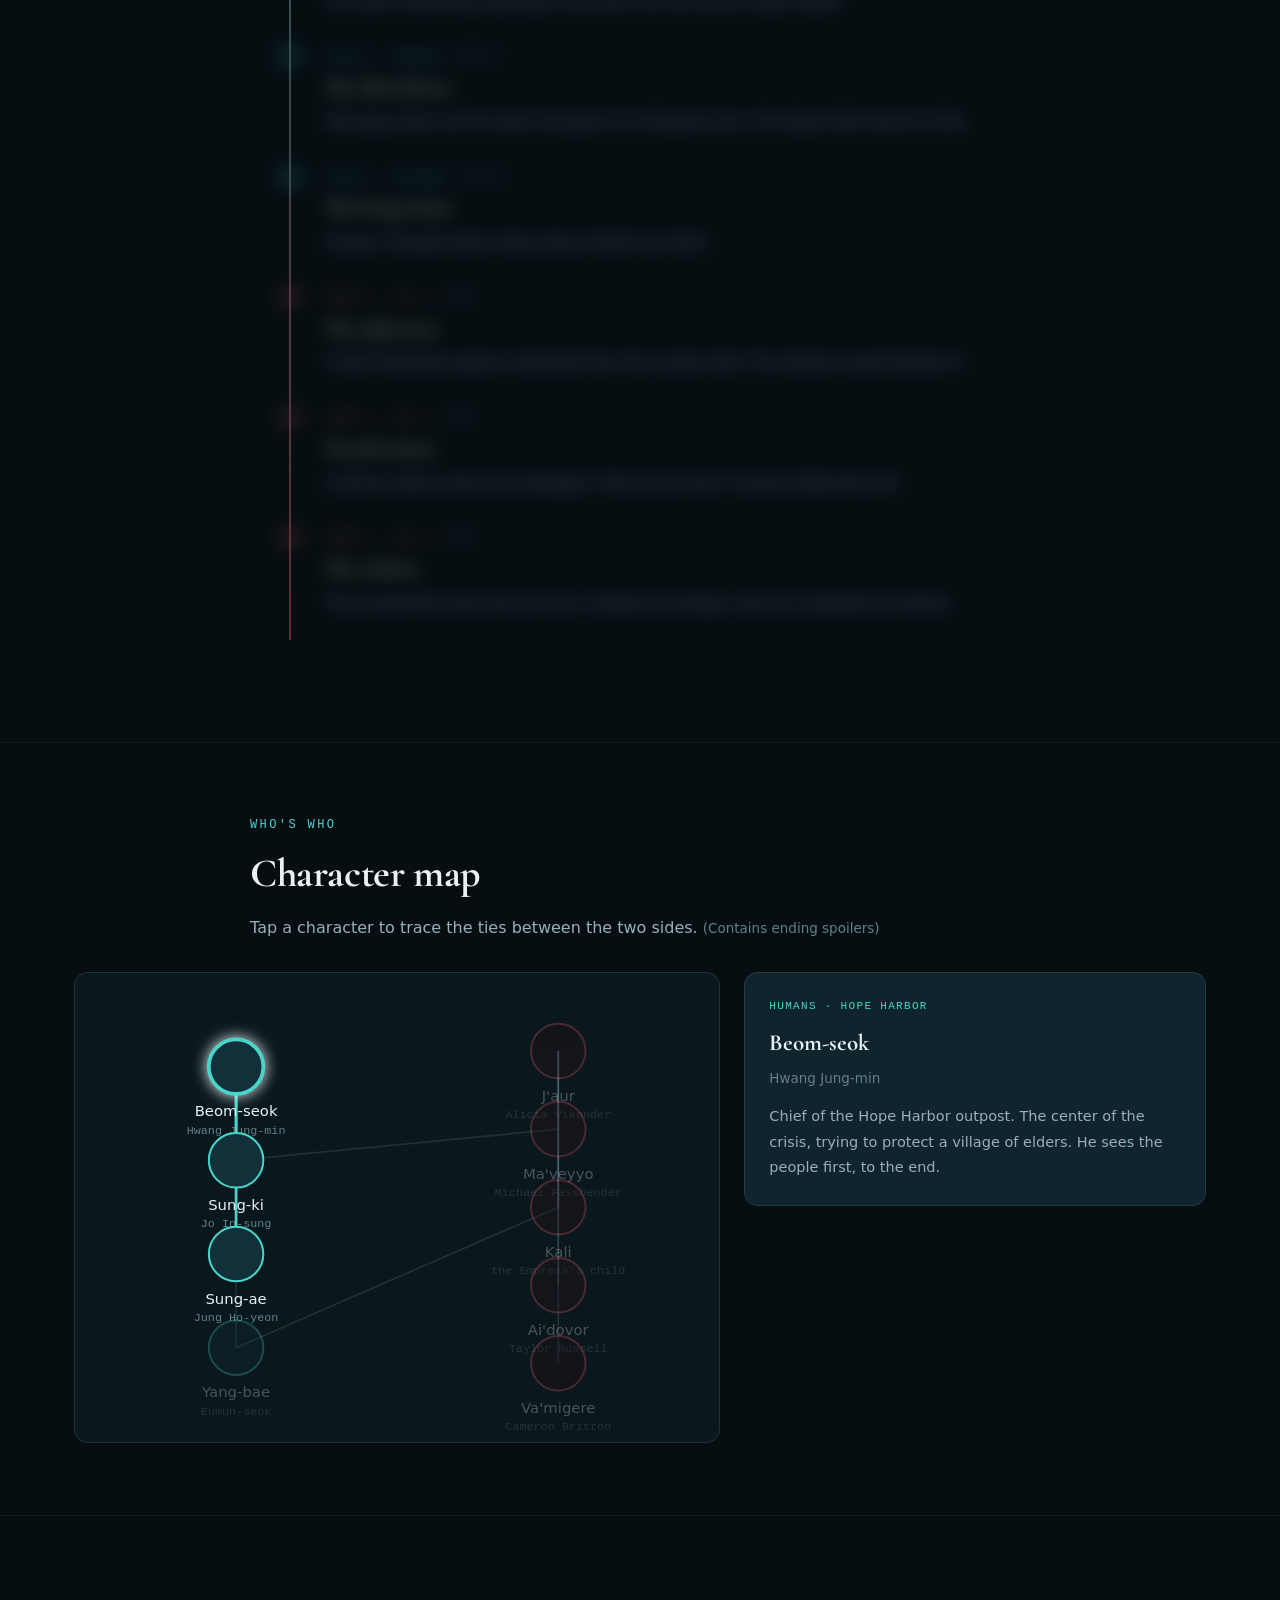
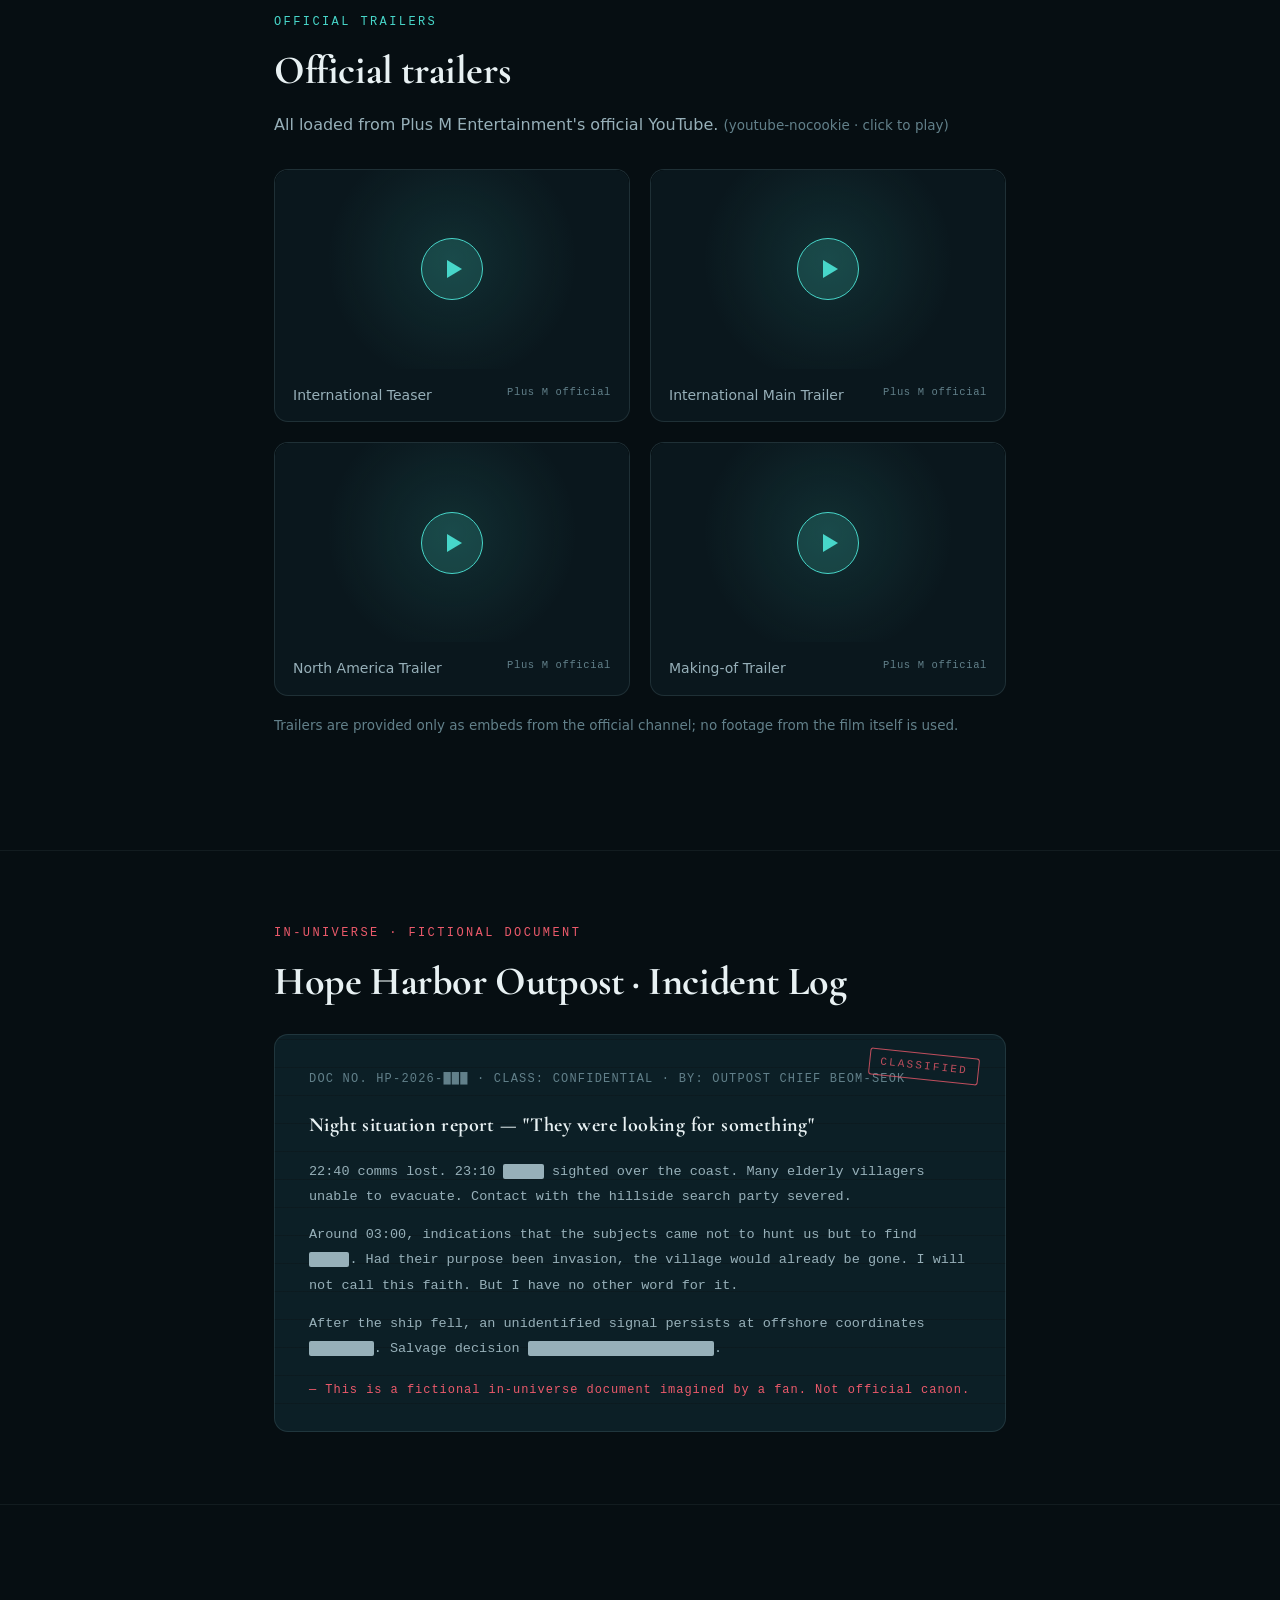
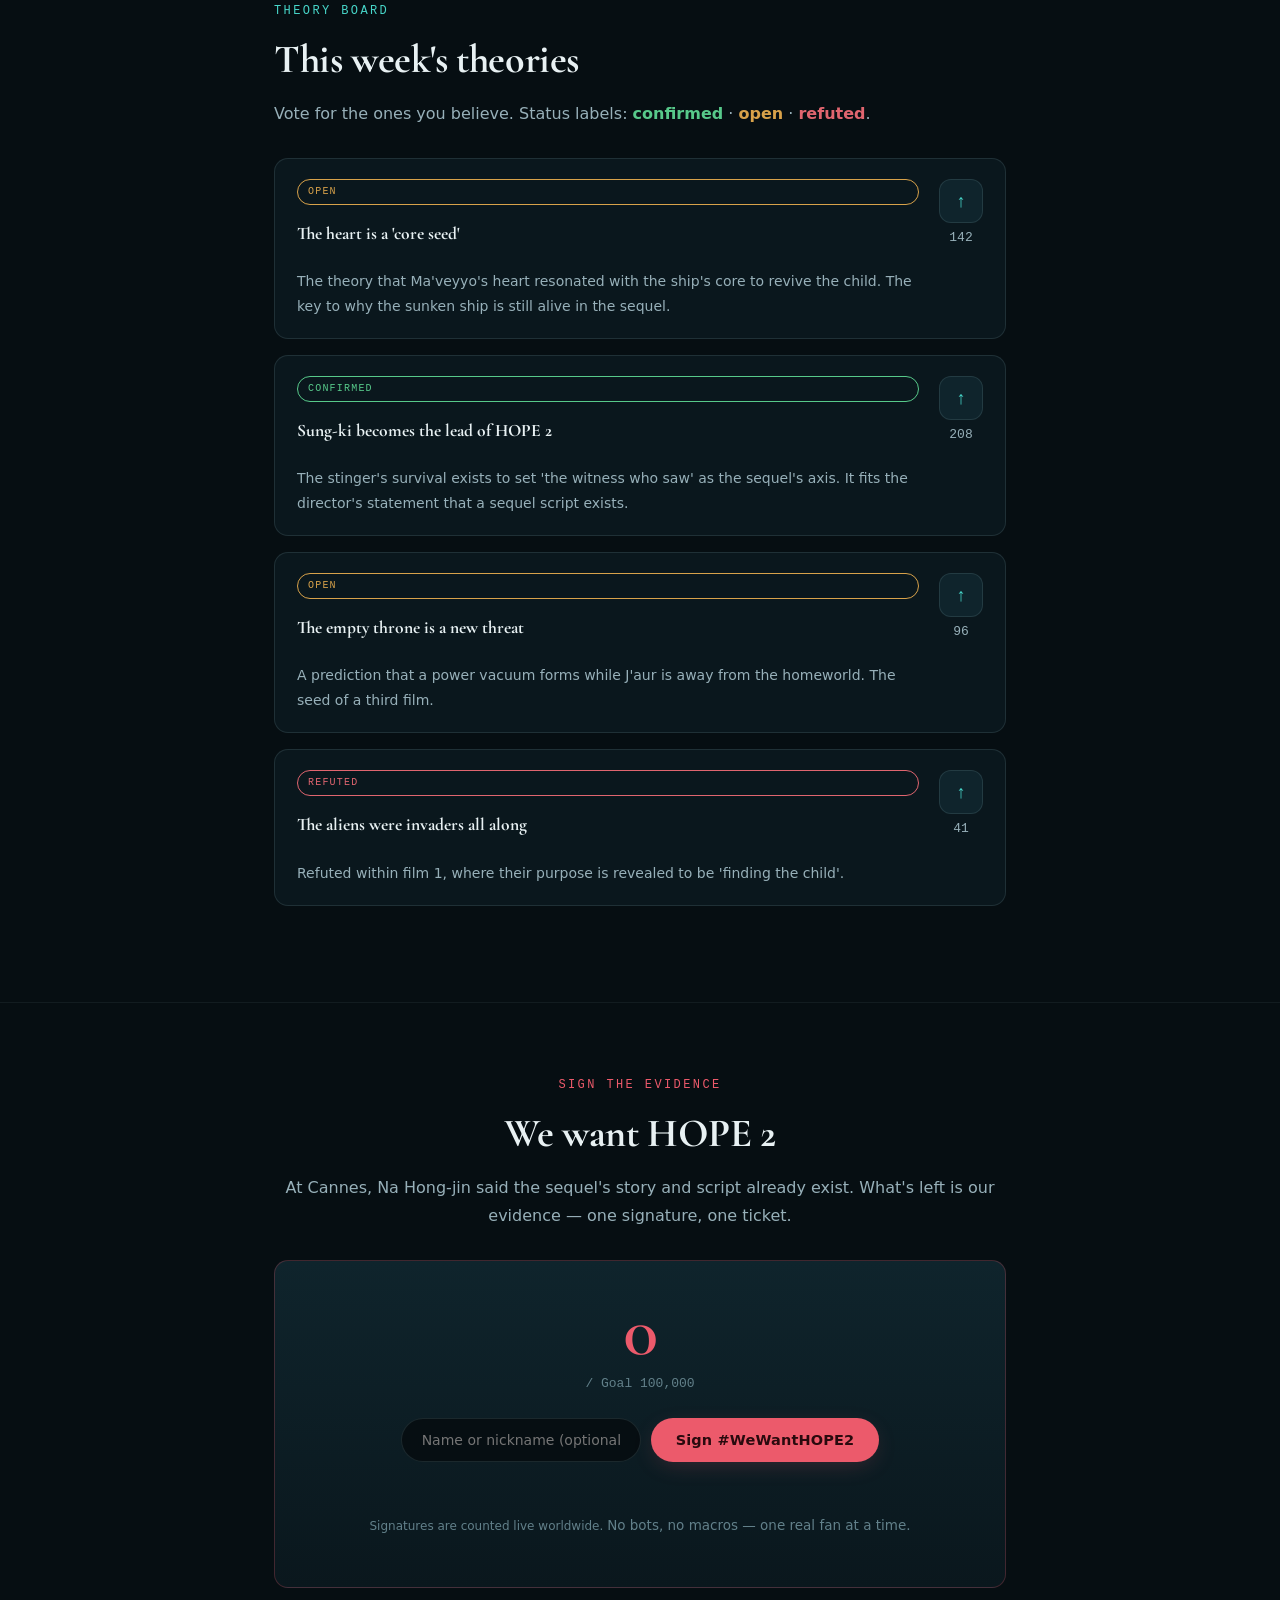
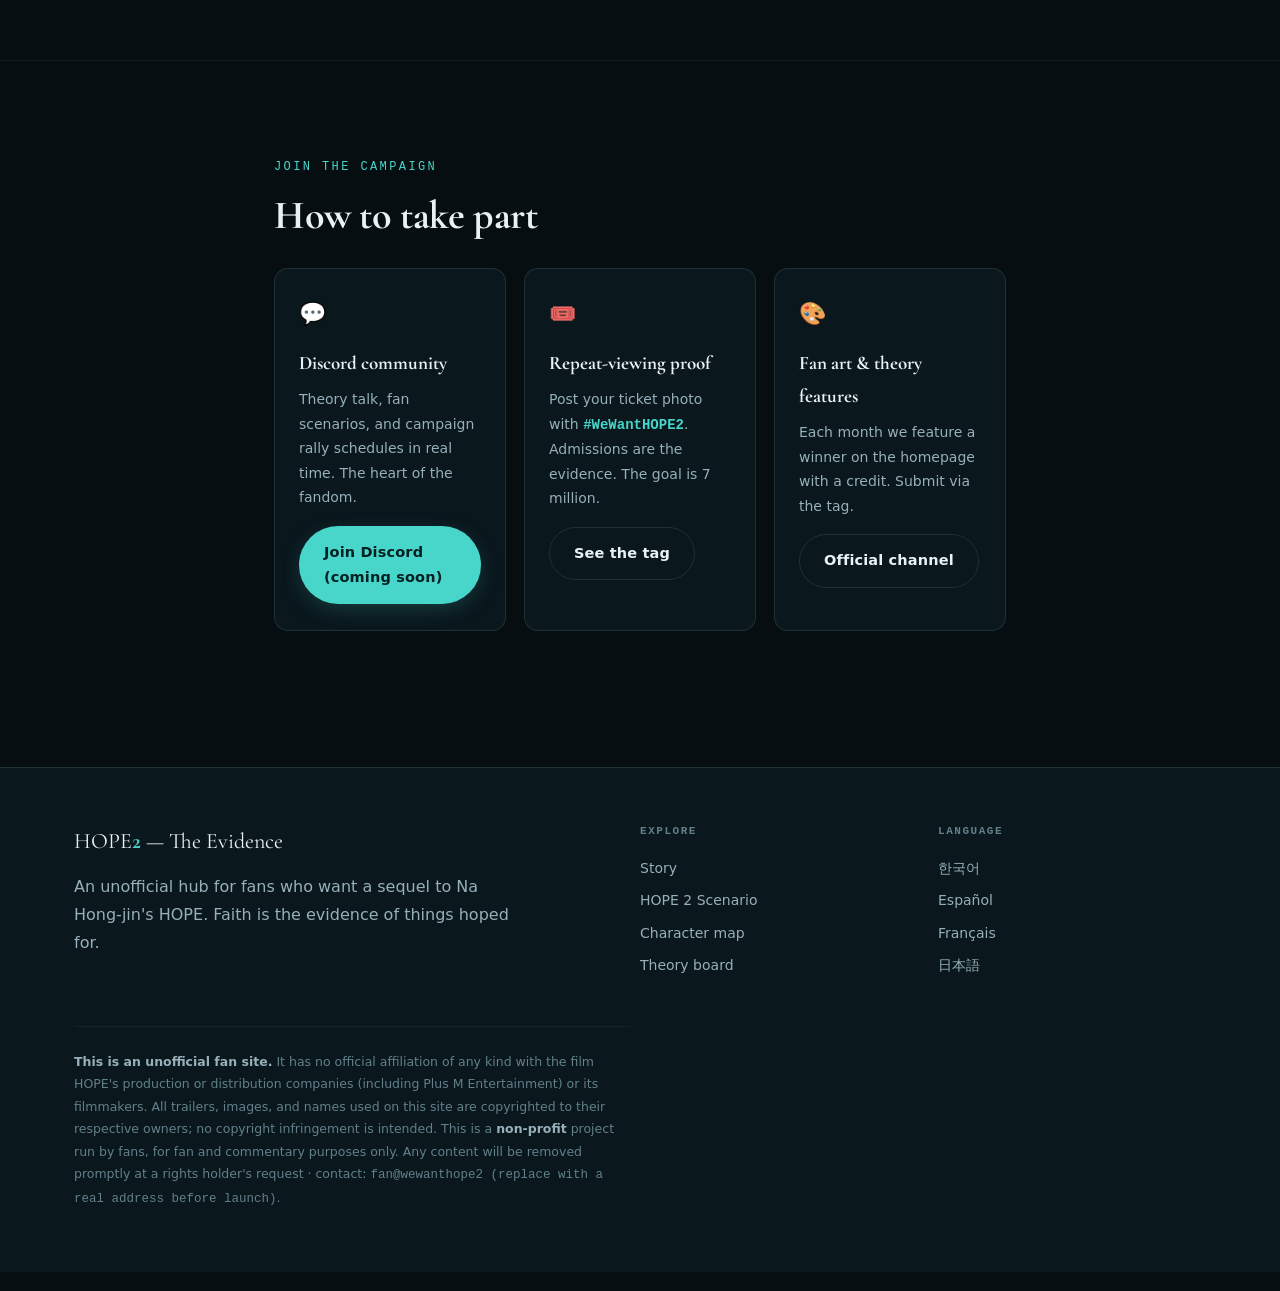
==== commit ddf3ce39: "Wire real-time shared petition counter (CounterAPI + localStorage fallback) - Shared cross-browser s" ====
--- a/en/index.html
+++ b/en/index.html
@@ -219,7 +219,7 @@
         <button type="submit" class="btn btn-heart">Sign #WeWantHOPE2</button>
       </form>
       <p class="thanks" role="status" aria-live="polite"></p>
-      <p class="counter-note">For now this is recorded in your browser. The shared live count activates once the backend is connected. <span class="faint">No bots, no macros — one real fan at a time.</span></p>
+      <p class="counter-note">Signatures are counted live worldwide. <span class="faint">No bots, no macros — one real fan at a time.</span></p>
     </div>
   </div>
 </section>
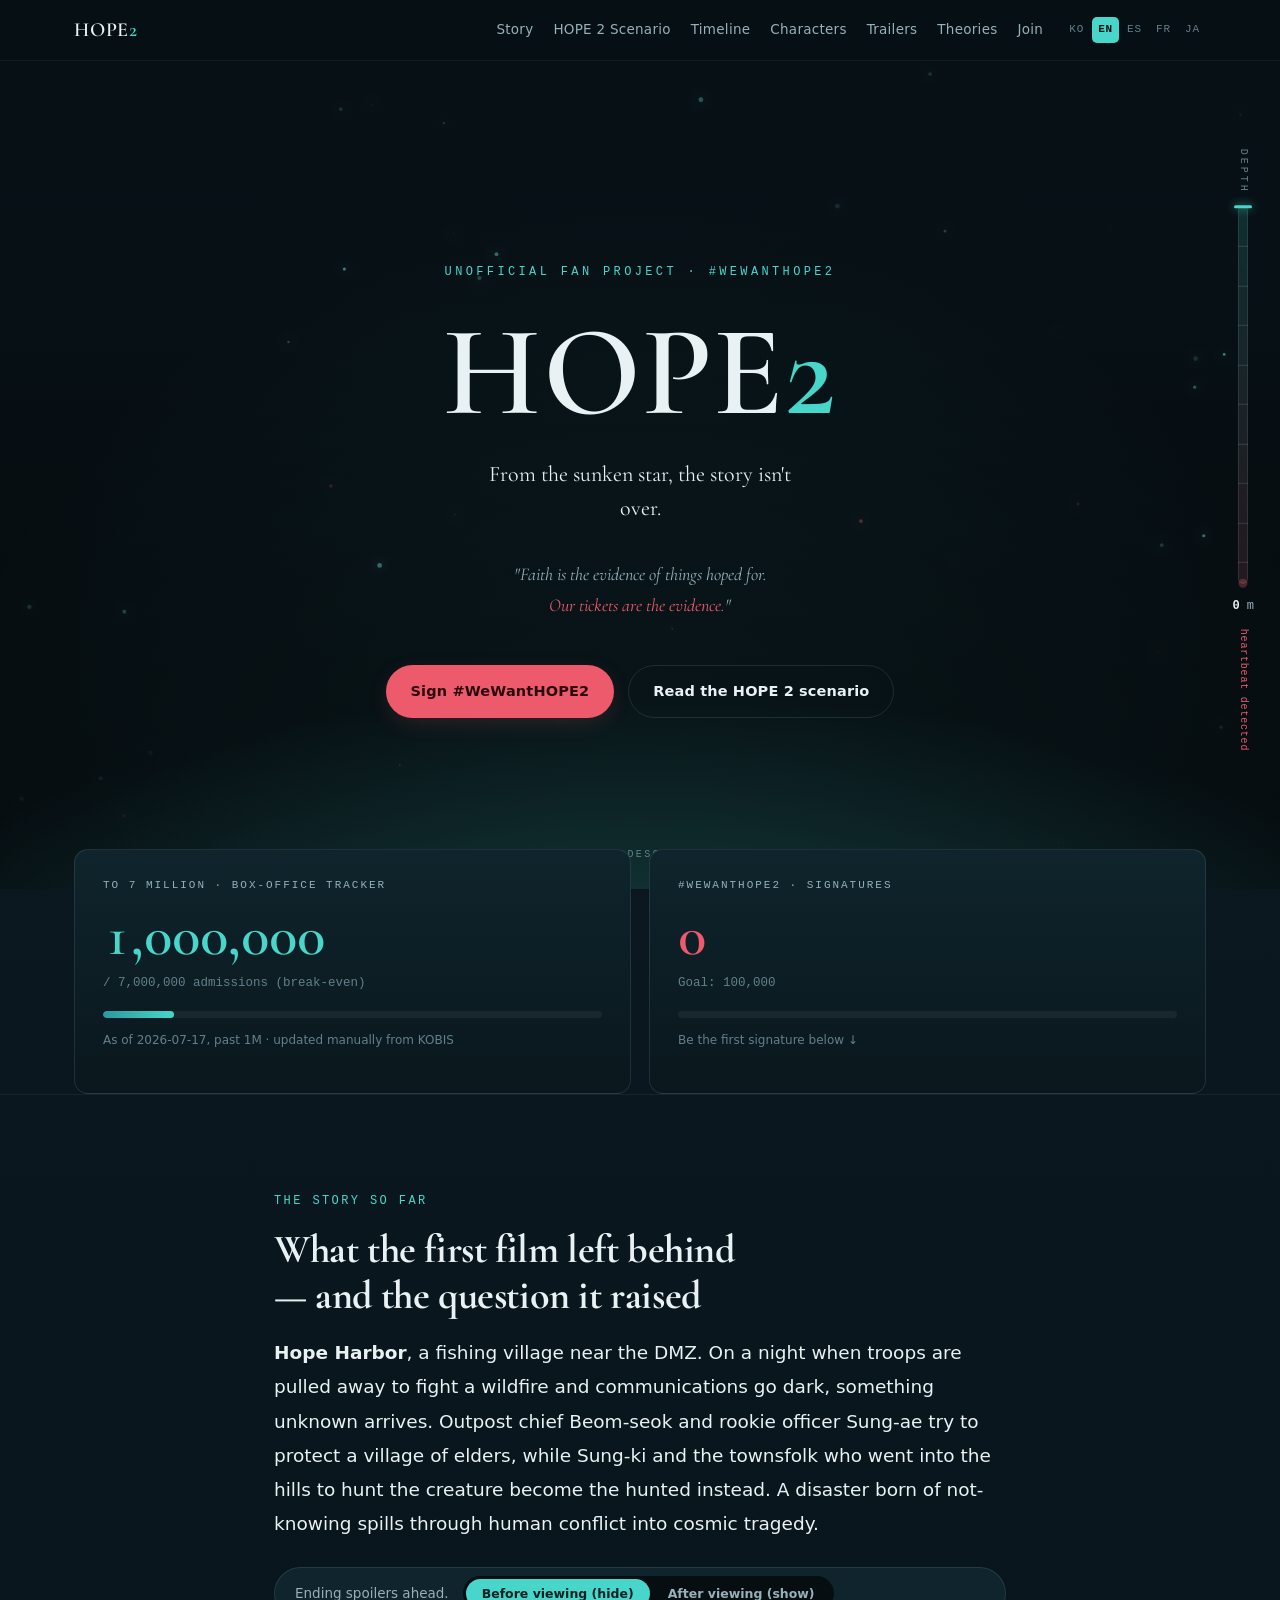
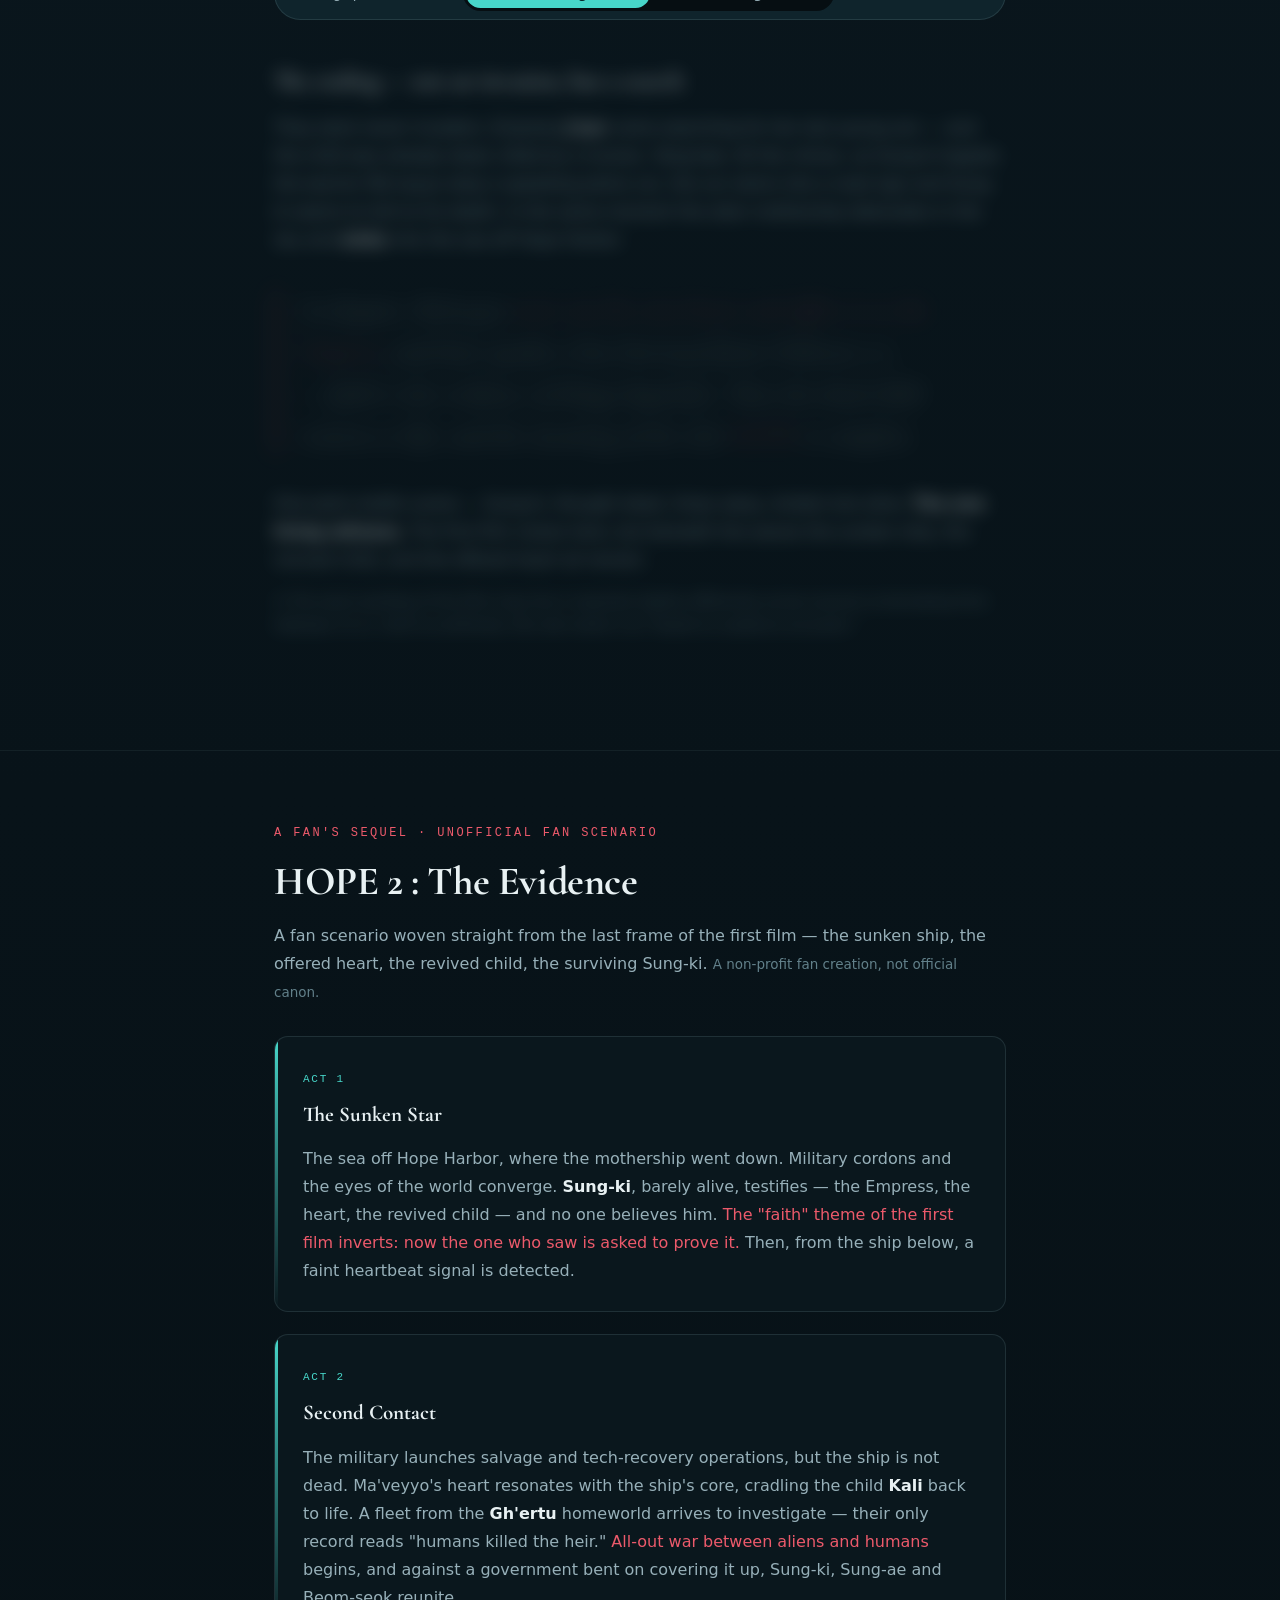
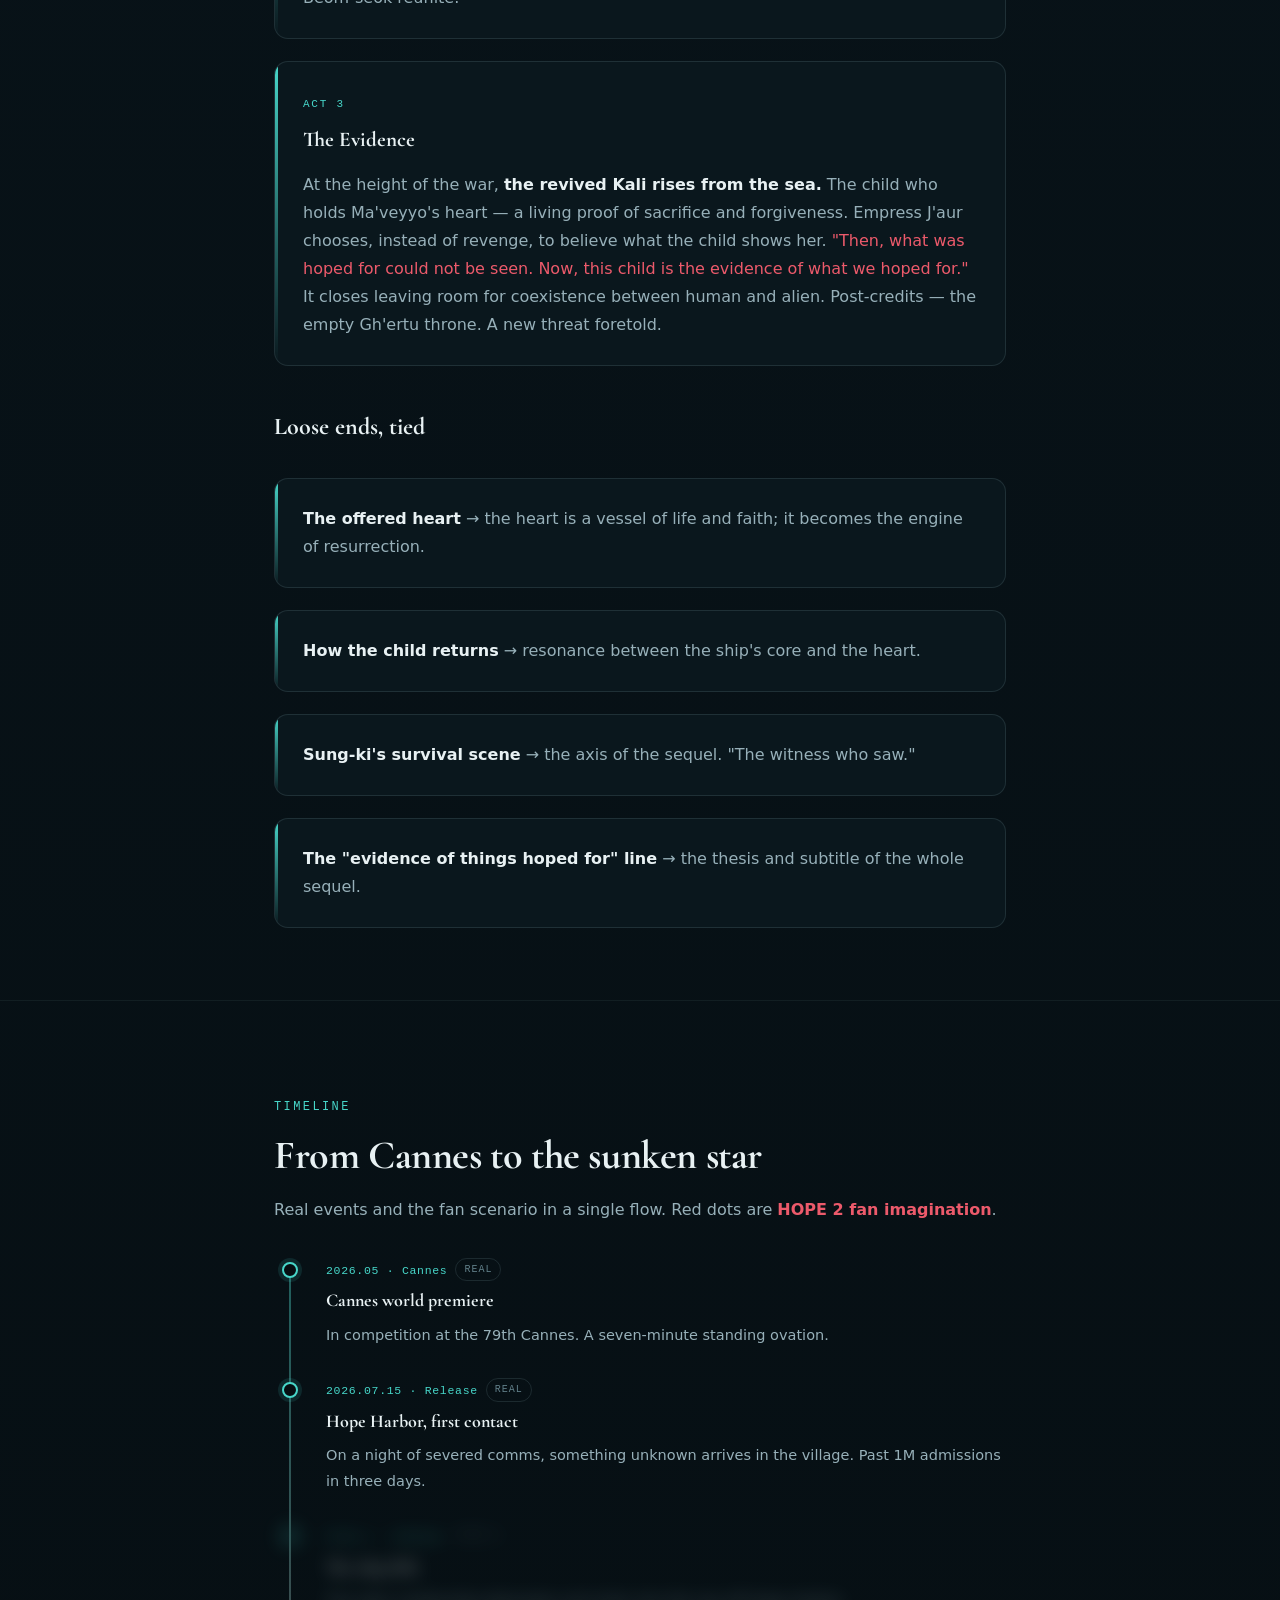
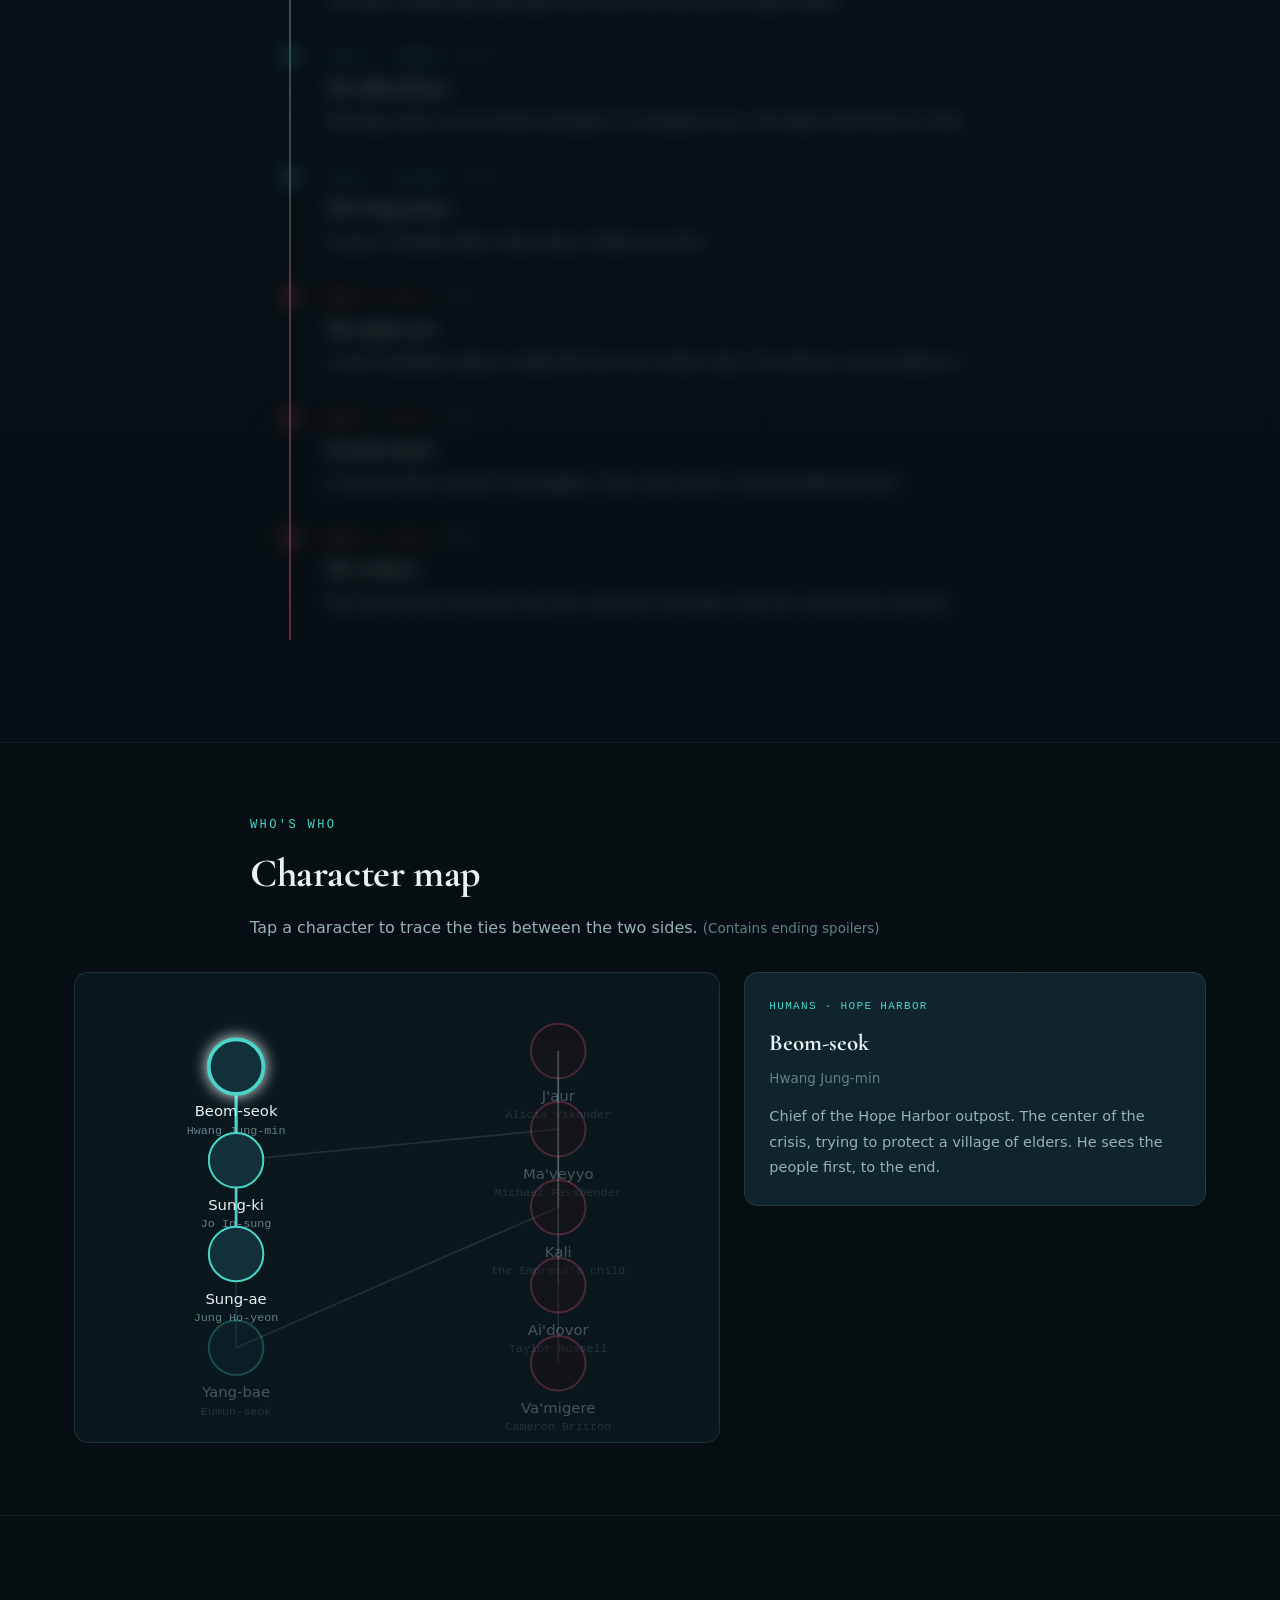
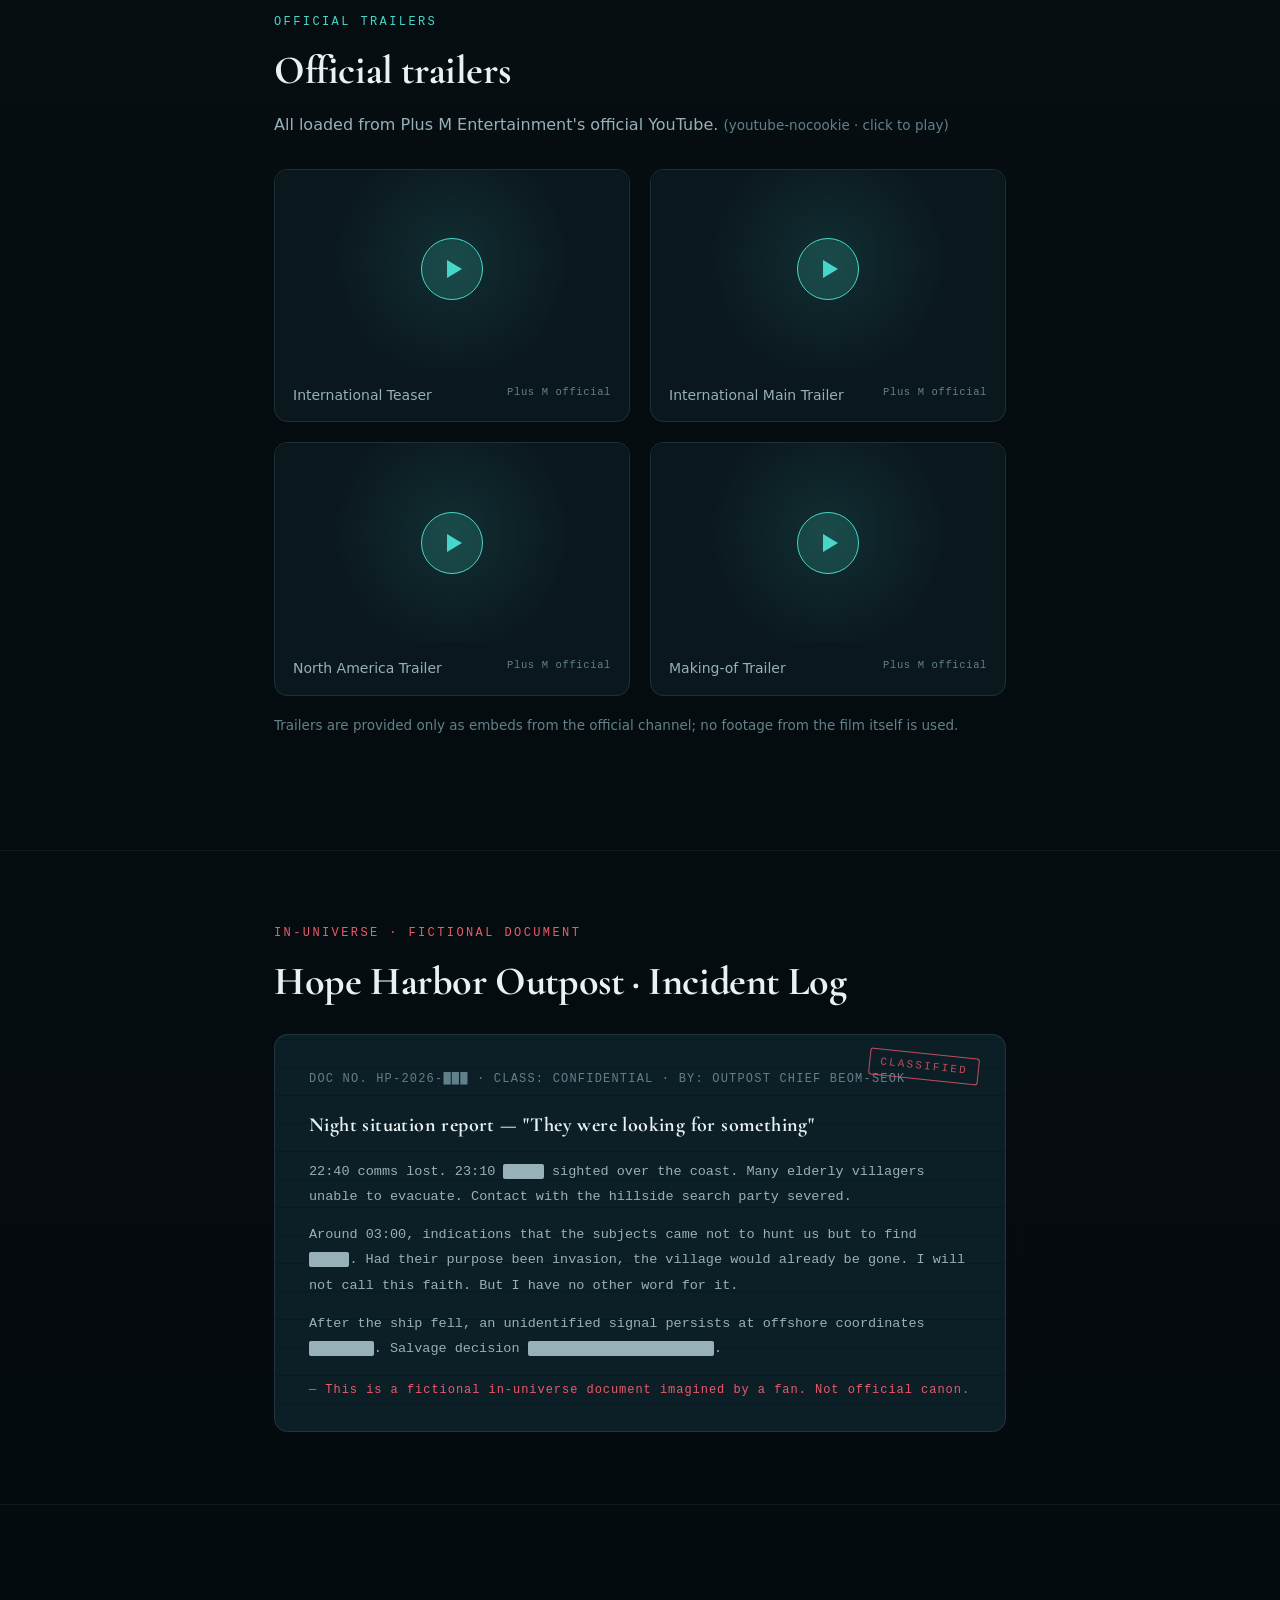
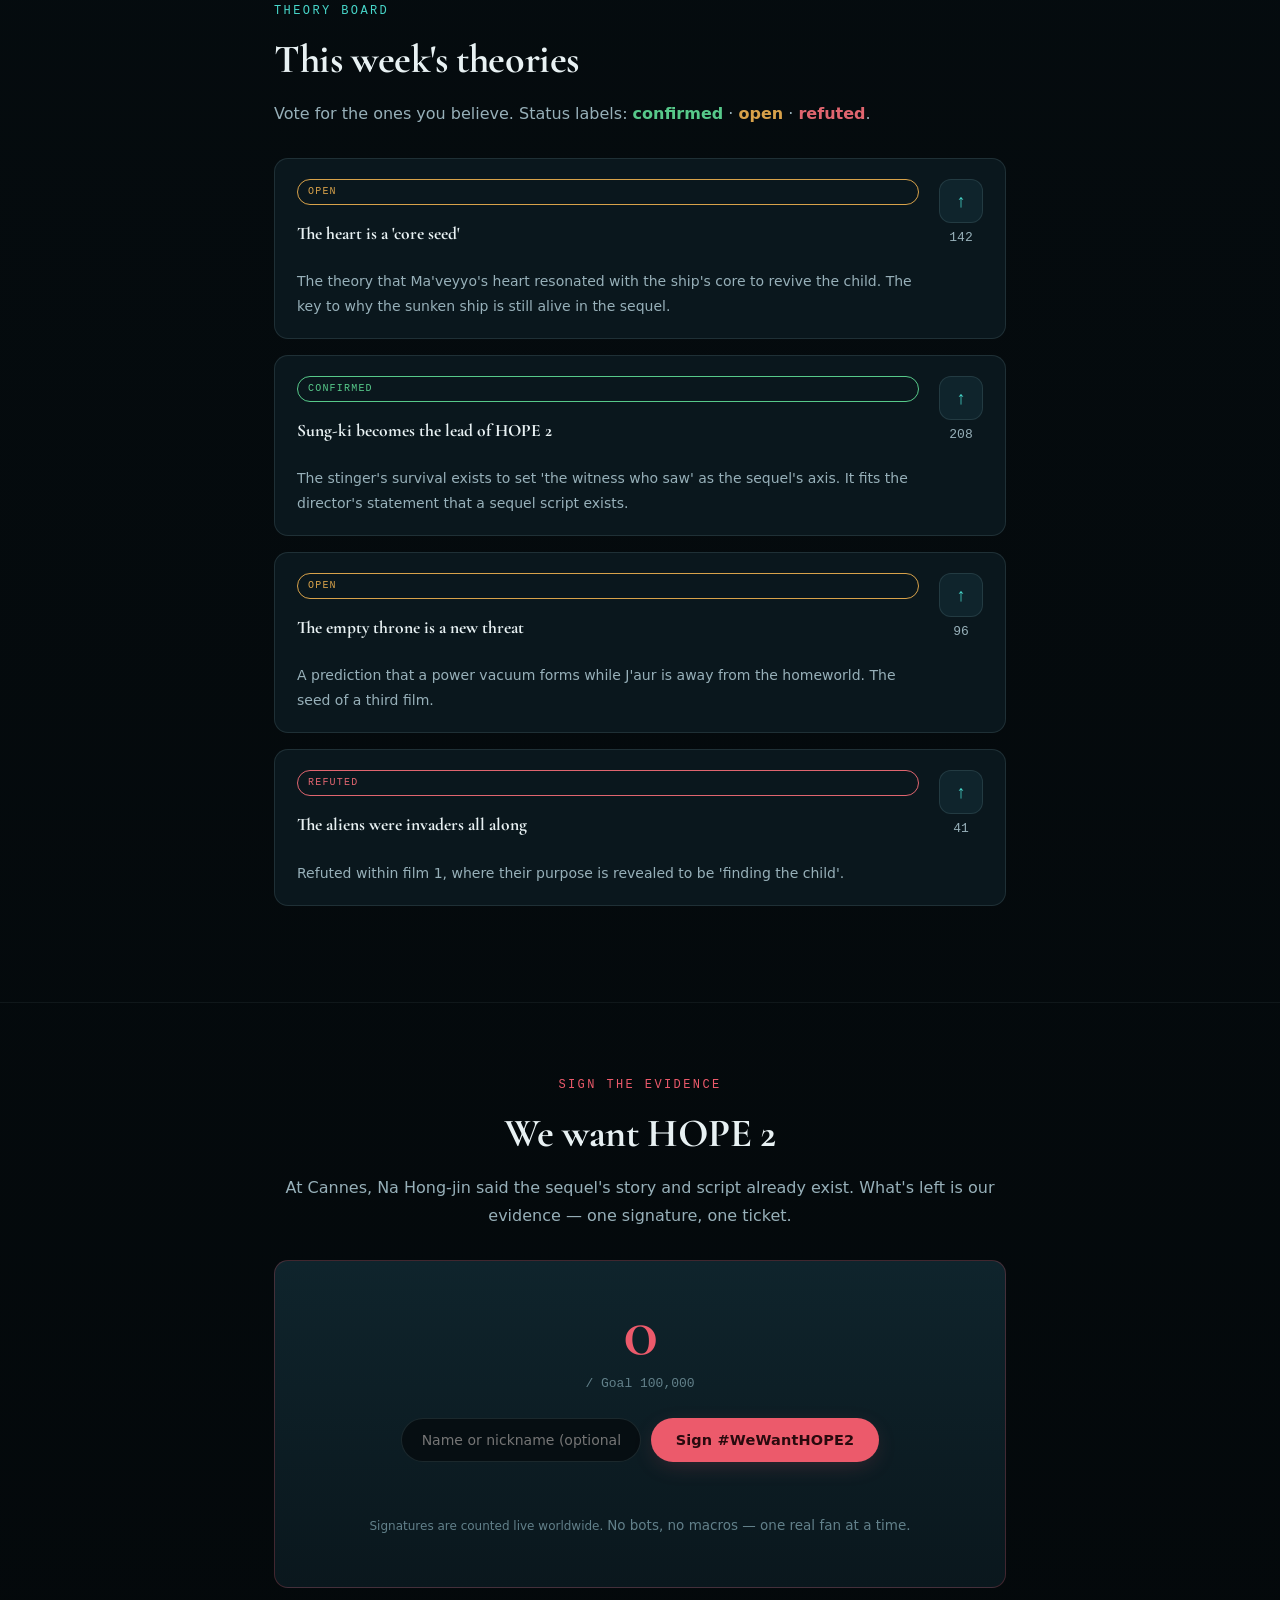
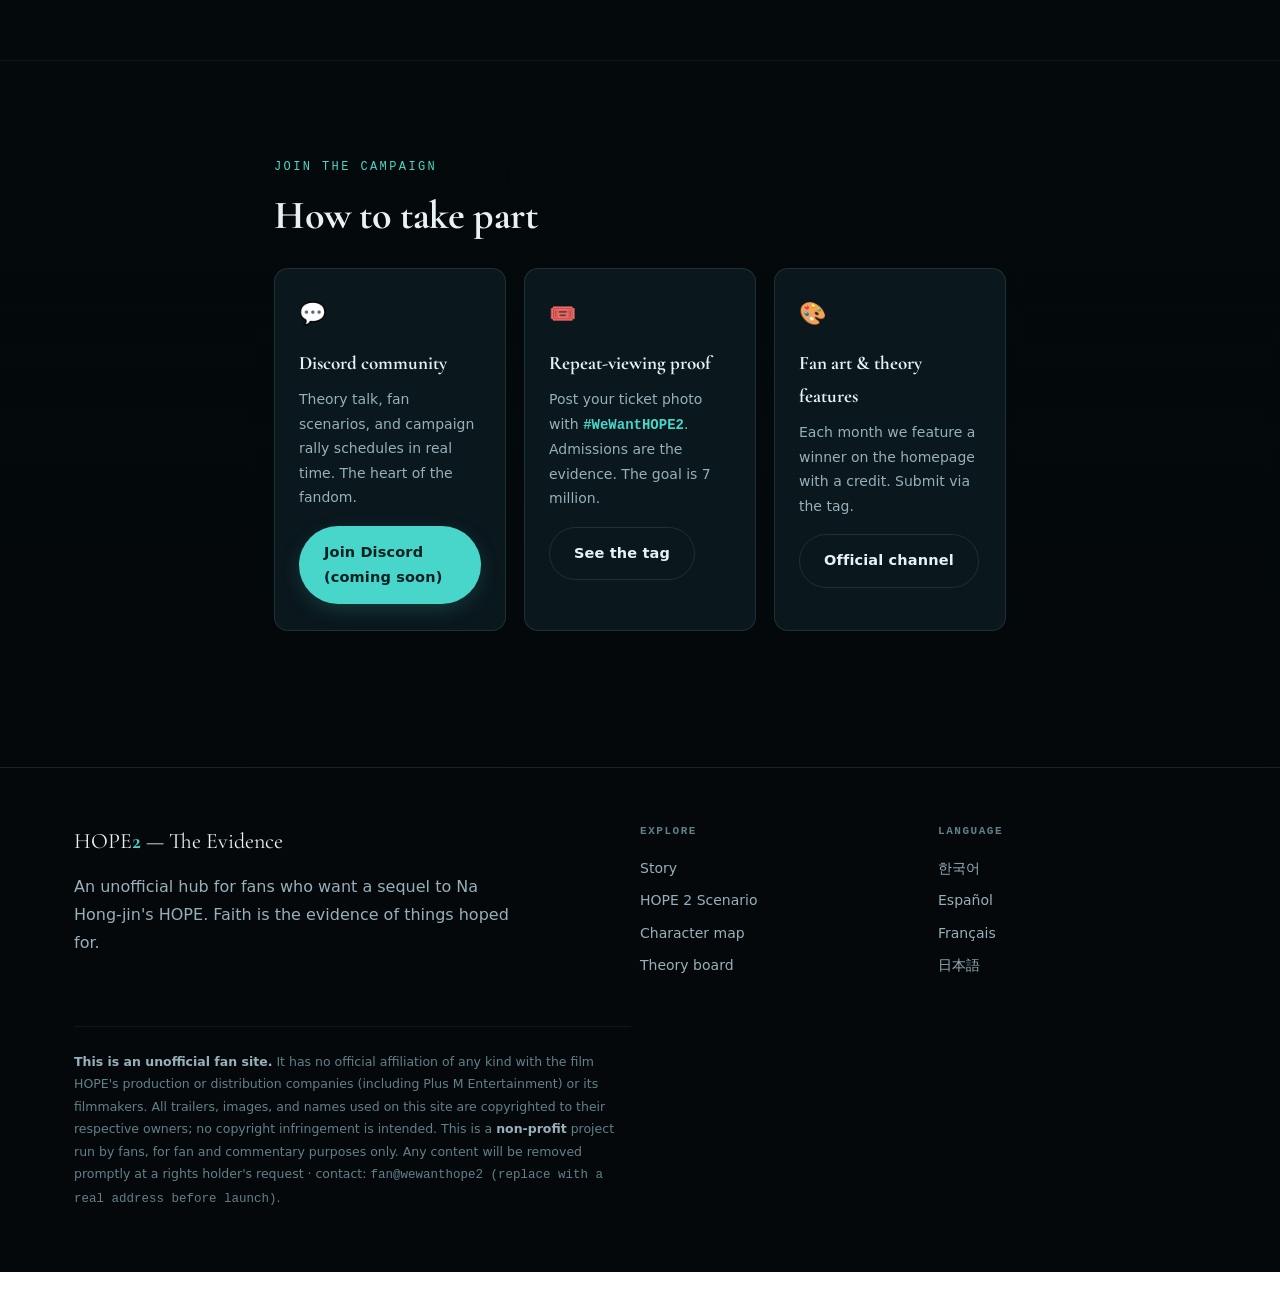
==== commit 0401a43a: "Design pass: the descent — depth-gauge spine, heartbeat arrival, paired-accent depth palette - Signa" ====
--- a/en/index.html
+++ b/en/index.html
@@ -57,7 +57,7 @@
       <a class="btn btn-ghost" href="#scenario">Read the HOPE 2 scenario</a>
     </div>
   </div>
-  <div class="scroll-hint">scroll ↓</div>
+  <div class="scroll-hint">begin the descent ↓ 0 m</div>
 </header>
 
 <div class="counters">
--- a/assets/css/hope.css
+++ b/assets/css/hope.css
@@ -54,7 +54,8 @@
 
 body {
   margin: 0;
-  background: var(--abyss);
+  /* the page is a descent: moonlit surface → abyss (deepest at the footer) */
+  background: linear-gradient(180deg, #0c1a22 0%, #081319 22%, #060e12 55%, #030709 100%);
   color: var(--foam);
   font-family: var(--sans);
   font-size: 16px;
@@ -264,7 +265,7 @@
 .petition-box .thanks { color: var(--biolum); margin-top: 16px; font-size: 14px; min-height: 20px; }
 
 /* ---------- footer ---------- */
-footer.site { border-top: 1px solid var(--line); padding: 54px 0 46px; margin-top: 40px; background: var(--abyss-2); }
+footer.site { border-top: 1px solid var(--line); padding: 54px 0 46px; margin-top: 40px; background: #04080b; }
 footer.site .cols { display: grid; grid-template-columns: 2fr 1fr 1fr; gap: 30px; }
 @media (max-width: 720px) { footer.site .cols { grid-template-columns: 1fr; gap: 22px; } }
 footer.site .brand { font-family: var(--serif-latin); font-size: 22px; color: var(--foam); }
@@ -292,3 +293,57 @@
 .gate .langs a b { display: block; font-family: var(--serif); font-size: 19px; margin-bottom: 2px; }
 .gate .langs a span { font-family: var(--mono); font-size: 11px; letter-spacing: 0.08em; color: var(--foam-faint); text-transform: uppercase; }
 .gate .foot { position: absolute; bottom: 22px; z-index: 2; font-size: 12px; color: var(--foam-faint); }
+
+/* ---------- depth gauge: the descent spine (signature) ----------
+   Scroll position = depth below the surface. The sunken ship rests at the
+   bottom of the page (the petition); reaching it wakes the heartbeat. */
+.depth-gauge { position: fixed; right: 26px; top: 50%; transform: translateY(-50%); z-index: 30;
+  display: flex; flex-direction: column; align-items: center; gap: 12px; pointer-events: none; }
+.dg-label { writing-mode: vertical-rl; text-orientation: mixed; font-family: var(--mono);
+  font-size: 10px; letter-spacing: .3em; text-transform: uppercase; color: var(--foam-faint); }
+.dg-track { position: relative; width: 10px; height: 42vh; border-radius: 99px; border: 1px solid var(--line);
+  background:
+    repeating-linear-gradient(180deg, rgba(150,184,194,.20) 0 1px, transparent 1px 10.5%),
+    linear-gradient(180deg, rgba(71,214,201,.15), rgba(236,90,107,.13)),
+    rgba(8,17,22,.6); }
+.dg-marker { position: absolute; left: 50%; top: 0; transform: translate(-50%,-50%);
+  width: 18px; height: 3px; border-radius: 2px; background: var(--biolum);
+  box-shadow: 0 0 10px rgba(71,214,201,.8); }
+.dg-heart { position: absolute; left: 50%; bottom: -5px; transform: translateX(-50%);
+  width: 9px; height: 9px; border-radius: 50%; background: var(--heart); opacity: .3; }
+.depth-gauge.deep .dg-heart { opacity: 1; box-shadow: 0 0 14px rgba(236,90,107,.9);
+  animation: hb 1.6s ease-in-out infinite; }
+.dg-read { font-family: var(--mono); font-size: 12px; color: var(--foam-dim); font-variant-numeric: tabular-nums; }
+.dg-read b { color: var(--foam); font-weight: 600; }
+.dg-ping { writing-mode: vertical-rl; text-orientation: mixed; font-family: var(--mono);
+  font-size: 10px; letter-spacing: .08em; color: var(--heart); opacity: 0; transition: opacity .5s; }
+.depth-gauge.deep .dg-ping { opacity: 1; }
+@media (max-width: 1060px) { .depth-gauge { display: none; } }
+@keyframes hb {
+  0%, 100% { transform: translateX(-50%) scale(1); }
+  12% { transform: translateX(-50%) scale(1.5); }
+  24% { transform: translateX(-50%) scale(1.05); }
+  36% { transform: translateX(-50%) scale(1.35); }
+  50% { transform: translateX(-50%) scale(1); }
+}
+
+/* the deepest point of the page beats like the heart it holds */
+.petition-box { animation: hbGlow 1.8s ease-in-out infinite; }
+@keyframes hbGlow {
+  0%, 100% { box-shadow: 0 0 0 0 rgba(236,90,107,0); }
+  14% { box-shadow: 0 0 44px -8px rgba(236,90,107,.32); }
+  28% { box-shadow: 0 0 24px -10px rgba(236,90,107,.16); }
+  42% { box-shadow: 0 0 40px -8px rgba(236,90,107,.26); }
+  60% { box-shadow: 0 0 0 0 rgba(236,90,107,0); }
+}
+
+/* ---------- vertical eyebrows (KO/JA, wide screens): book-spine labels ---------- */
+@media (min-width: 1120px) {
+  :lang(ko) main section.band .wrap, :lang(ja) main section.band .wrap { position: relative; }
+  :lang(ko) main section.band .wrap > .eyebrow, :lang(ja) main section.band .wrap > .eyebrow {
+    position: absolute; left: -72px; top: 6px; margin: 0;
+    writing-mode: vertical-rl; text-orientation: mixed;
+    border-left: 1px solid var(--line); padding-left: 10px;
+    max-height: 300px; overflow: hidden;
+  }
+}
